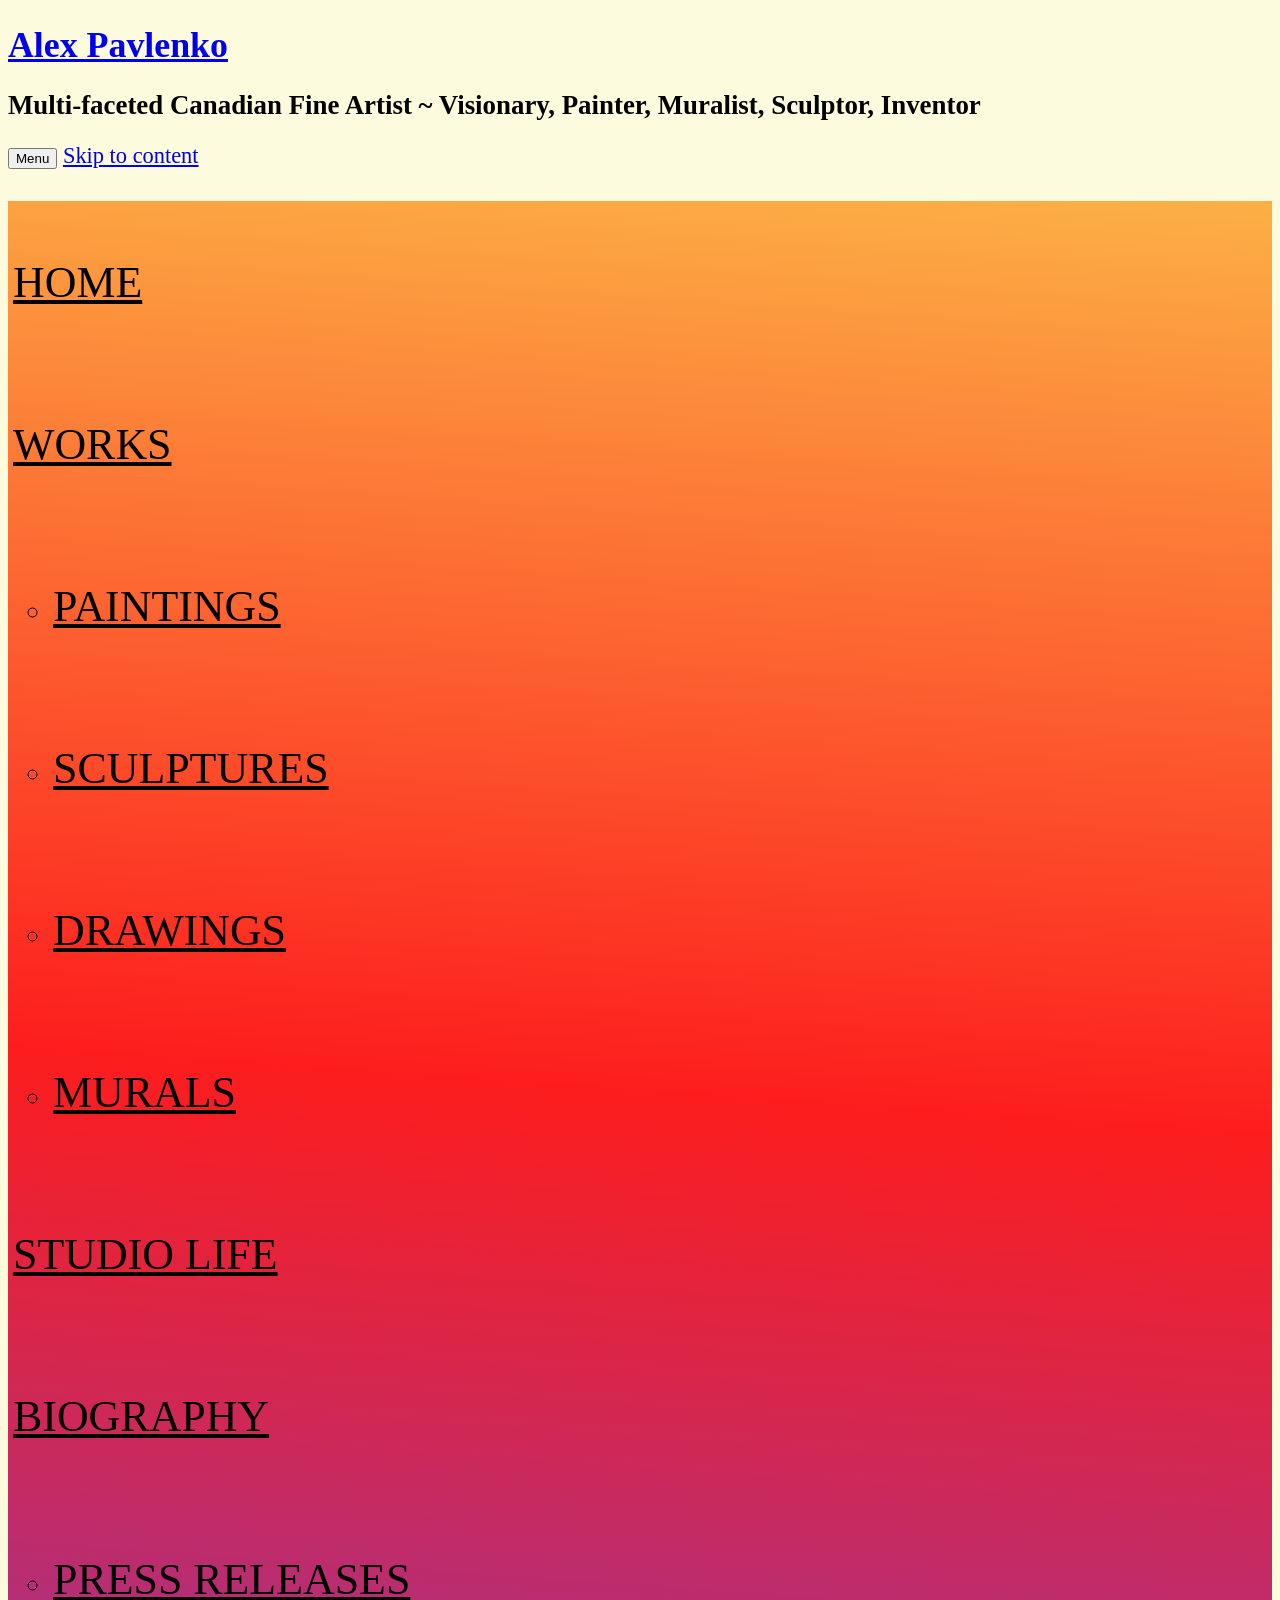
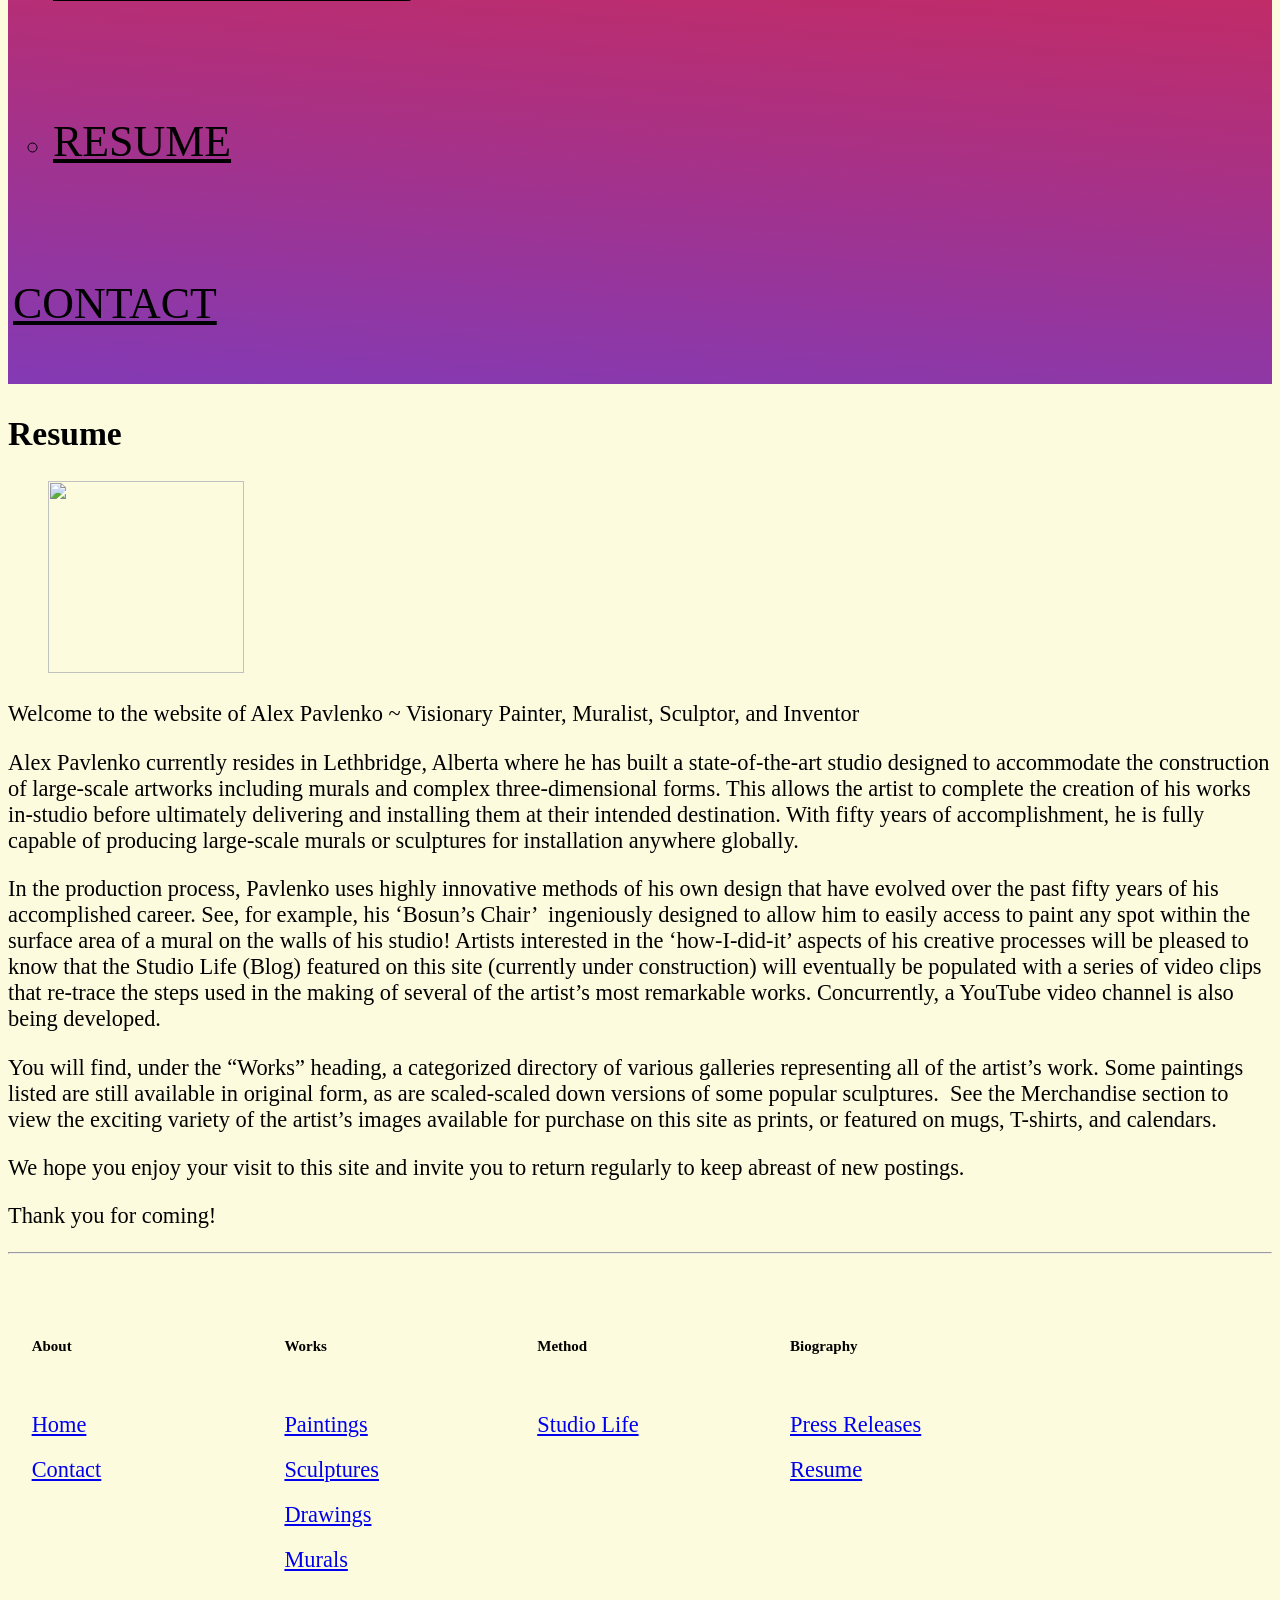
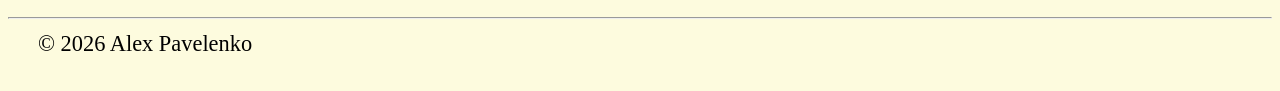
==== index.html @ 9c8abc08 "Initial Commit (No Photos)" ====
<!DOCTYPE html>
<!--[if IE 7]>
<html class="ie ie7" lang="en">
<![endif]--><!--[if IE 8]>
<html class="ie ie8" lang="en">
<![endif]--><!--[if !(IE 7) & !(IE 8)]><!--><html lang="en">
<!--<![endif]-->
<head>
<meta charset="UTF-8">
<meta name="viewport" content="width=device-width">
<title>Home - Alex Pavlenko Visionary Painter, Muralist, Sculptor, and Inventor</title>

<!--[if lt IE 9]>
<script src="./wp-content/themes/twentytwelve/js/html5.js?ver=3.7.0" type="text/javascript"></script>
<![endif]-->
<meta name="robots" content="index, follow, max-image-preview:large, max-snippet:-1, max-video-preview:-1">

	<!-- This site is optimized with the Yoast SEO plugin v19.4 - https://yoast.com/wordpress/plugins/seo/ -->
	<meta name="description" content="Welcome to the website of Alex Pavlenko ~ Visionary Painter, Muralist, Sculptor, and Inventor">
	<link rel="canonical" href="./index.php">
	<meta property="og:locale" content="en_US">
	<meta property="og:type" content="website">
	<meta property="og:title" content="Home - Alex Pavlenko Visionary Painter, Muralist, Sculptor, and Inventor">
	<meta property="og:description" content="Welcome to the website of Alex Pavlenko ~ Visionary Painter, Muralist, Sculptor, and Inventor">
	<meta property="og:url" content="./">
	<meta property="og:site_name" content="Alex Pavlenko">
	<meta property="article:publisher" content="https://www.facebook.com/profile.php?id=100011441975254">
	<meta property="article:modified_time" content="2022-04-23T18:20:56+00:00">
	<meta property="og:image" content="./wp-content/uploads/2019/01/Home-Page-Gif.gif">
	<meta name="twitter:card" content="summary_large_image">
	<meta name="twitter:label1" content="Est. reading time">
	<meta name="twitter:data1" content="2 minutes">
	<script type="application/ld+json" class="yoast-schema-graph">{"@context":"https://schema.org","@graph":[{"@type":"Organization","@id":"./#organization","name":"Alex Pavlenko","url":"./","sameAs":["https://www.facebook.com/profile.php?id=100011441975254"],"logo":{"@type":"ImageObject","inLanguage":"en","@id":"./#/schema/logo/image/","url":"./wp-content/uploads/2019/01/AlexPavlenkoplusLogoTitle.png","contentUrl":"./wp-content/uploads/2019/01/AlexPavlenkoplusLogoTitle.png","width":66,"height":99,"caption":"Alex Pavlenko"},"image":{"@id":"./#/schema/logo/image/"}},{"@type":"WebSite","@id":"./#website","url":"./","name":"Alex Pavlenko","description":"Multi-faceted Canadian Fine Artist ~ Visionary, Painter, Muralist, Sculptor, Inventor","publisher":{"@id":"./#organization"},"potentialAction":[{"@type":"SearchAction","target":{"@type":"EntryPoint","urlTemplate":"./?s={search_term_string}"},"query-input":"required name=search_term_string"}],"inLanguage":"en"},{"@type":"ImageObject","inLanguage":"en","@id":"./#primaryimage","url":"./wp-content/uploads/2019/01/Home-Page-Gif.gif","contentUrl":"./wp-content/uploads/2019/01/Home-Page-Gif.gif","width":534,"height":523},{"@type":"WebPage","@id":"./","url":"./","name":"Home - Alex Pavlenko Visionary Painter, Muralist, Sculptor, and Inventor","isPartOf":{"@id":"./#website"},"about":{"@id":"./#organization"},"primaryImageOfPage":{"@id":"./#primaryimage"},"image":{"@id":"./#primaryimage"},"thumbnailUrl":"./wp-content/uploads/2019/01/Home-Page-Gif.gif","datePublished":"2019-01-09T18:28:20+00:00","dateModified":"2022-04-23T18:20:56+00:00","description":"Welcome to the website of Alex Pavlenko ~ Visionary Painter, Muralist, Sculptor, and Inventor","breadcrumb":{"@id":"./#breadcrumb"},"inLanguage":"en","potentialAction":[{"@type":"ReadAction","target":["./"]}]},{"@type":"BreadcrumbList","@id":"./#breadcrumb","itemListElement":[{"@type":"ListItem","position":1,"name":"Home"}]}]}</script>
	<!-- / Yoast SEO plugin. -->


<link rel="dns-prefetch" href="//www.google.com">
<link rel="dns-prefetch" href="//fonts.googleapis.com">
<link rel="dns-prefetch" href="//s.w.org">
<link href="https://fonts.gstatic.com/" crossorigin rel="preconnect">
<link rel="alternate" type="application/rss+xml" title="Alex Pavlenko &raquo; Feed" href="./feed/index.html">
<link rel="alternate" type="application/rss+xml" title="Alex Pavlenko &raquo; Comments Feed" href="./comments/feed/index.html">
<style type="text/css">img.wp-smiley,
img.emoji {
	display: inline !important;
	border: none !important;
	box-shadow: none !important;
	height: 1em !important;
	width: 1em !important;
	margin: 0 0.07em !important;
	vertical-align: -0.1em !important;
	background: none !important;
	padding: 0 !important;
}</style>
	<link rel="stylesheet" id="wp-block-library-css" href="./wp-includes/css/dist/block-library/style.min.css?ver=6.0.1" type="text/css" media="all">
<style id="wp-block-library-theme-inline-css" type="text/css">.wp-block-audio figcaption{color:#555;font-size:13px;text-align:center}.is-dark-theme .wp-block-audio figcaption{color:hsla(0,0%,100%,.65)}.wp-block-code{border:1px solid #ccc;border-radius:4px;font-family:Menlo,Consolas,monaco,monospace;padding:.8em 1em}.wp-block-embed figcaption{color:#555;font-size:13px;text-align:center}.is-dark-theme .wp-block-embed figcaption{color:hsla(0,0%,100%,.65)}.blocks-gallery-caption{color:#555;font-size:13px;text-align:center}.is-dark-theme .blocks-gallery-caption{color:hsla(0,0%,100%,.65)}.wp-block-image figcaption{color:#555;font-size:13px;text-align:center}.is-dark-theme .wp-block-image figcaption{color:hsla(0,0%,100%,.65)}.wp-block-pullquote{border-top:4px solid;border-bottom:4px solid;margin-bottom:1.75em;color:currentColor}.wp-block-pullquote__citation,.wp-block-pullquote cite,.wp-block-pullquote footer{color:currentColor;text-transform:uppercase;font-size:.8125em;font-style:normal}.wp-block-quote{border-left:.25em solid;margin:0 0 1.75em;padding-left:1em}.wp-block-quote cite,.wp-block-quote footer{color:currentColor;font-size:.8125em;position:relative;font-style:normal}.wp-block-quote.has-text-align-right{border-left:none;border-right:.25em solid;padding-left:0;padding-right:1em}.wp-block-quote.has-text-align-center{border:none;padding-left:0}.wp-block-quote.is-large,.wp-block-quote.is-style-large,.wp-block-quote.is-style-plain{border:none}.wp-block-search .wp-block-search__label{font-weight:700}:where(.wp-block-group.has-background){padding:1.25em 2.375em}.wp-block-separator.has-css-opacity{opacity:.4}.wp-block-separator{border:none;border-bottom:2px solid;margin-left:auto;margin-right:auto}.wp-block-separator.has-alpha-channel-opacity{opacity:1}.wp-block-separator:not(.is-style-wide):not(.is-style-dots){width:100px}.wp-block-separator.has-background:not(.is-style-dots){border-bottom:none;height:1px}.wp-block-separator.has-background:not(.is-style-wide):not(.is-style-dots){height:2px}.wp-block-table thead{border-bottom:3px solid}.wp-block-table tfoot{border-top:3px solid}.wp-block-table td,.wp-block-table th{padding:.5em;border:1px solid;word-break:normal}.wp-block-table figcaption{color:#555;font-size:13px;text-align:center}.is-dark-theme .wp-block-table figcaption{color:hsla(0,0%,100%,.65)}.wp-block-video figcaption{color:#555;font-size:13px;text-align:center}.is-dark-theme .wp-block-video figcaption{color:hsla(0,0%,100%,.65)}.wp-block-template-part.has-background{padding:1.25em 2.375em;margin-top:0;margin-bottom:0}</style>
<link rel="stylesheet" id="font-awesome-css" href="./wp-content/plugins/contact-widgets/assets/css/font-awesome.min.css?ver=4.7.0" type="text/css" media="all">
<style id="global-styles-inline-css" type="text/css">body{--wp--preset--color--black: #000000;--wp--preset--color--cyan-bluish-gray: #abb8c3;--wp--preset--color--white: #fff;--wp--preset--color--pale-pink: #f78da7;--wp--preset--color--vivid-red: #cf2e2e;--wp--preset--color--luminous-vivid-orange: #ff6900;--wp--preset--color--luminous-vivid-amber: #fcb900;--wp--preset--color--light-green-cyan: #7bdcb5;--wp--preset--color--vivid-green-cyan: #00d084;--wp--preset--color--pale-cyan-blue: #8ed1fc;--wp--preset--color--vivid-cyan-blue: #0693e3;--wp--preset--color--vivid-purple: #9b51e0;--wp--preset--color--blue: #21759b;--wp--preset--color--dark-gray: #444;--wp--preset--color--medium-gray: #9f9f9f;--wp--preset--color--light-gray: #e6e6e6;--wp--preset--gradient--vivid-cyan-blue-to-vivid-purple: linear-gradient(135deg,rgba(6,147,227,1) 0%,rgb(155,81,224) 100%);--wp--preset--gradient--light-green-cyan-to-vivid-green-cyan: linear-gradient(135deg,rgb(122,220,180) 0%,rgb(0,208,130) 100%);--wp--preset--gradient--luminous-vivid-amber-to-luminous-vivid-orange: linear-gradient(135deg,rgba(252,185,0,1) 0%,rgba(255,105,0,1) 100%);--wp--preset--gradient--luminous-vivid-orange-to-vivid-red: linear-gradient(135deg,rgba(255,105,0,1) 0%,rgb(207,46,46) 100%);--wp--preset--gradient--very-light-gray-to-cyan-bluish-gray: linear-gradient(135deg,rgb(238,238,238) 0%,rgb(169,184,195) 100%);--wp--preset--gradient--cool-to-warm-spectrum: linear-gradient(135deg,rgb(74,234,220) 0%,rgb(151,120,209) 20%,rgb(207,42,186) 40%,rgb(238,44,130) 60%,rgb(251,105,98) 80%,rgb(254,248,76) 100%);--wp--preset--gradient--blush-light-purple: linear-gradient(135deg,rgb(255,206,236) 0%,rgb(152,150,240) 100%);--wp--preset--gradient--blush-bordeaux: linear-gradient(135deg,rgb(254,205,165) 0%,rgb(254,45,45) 50%,rgb(107,0,62) 100%);--wp--preset--gradient--luminous-dusk: linear-gradient(135deg,rgb(255,203,112) 0%,rgb(199,81,192) 50%,rgb(65,88,208) 100%);--wp--preset--gradient--pale-ocean: linear-gradient(135deg,rgb(255,245,203) 0%,rgb(182,227,212) 50%,rgb(51,167,181) 100%);--wp--preset--gradient--electric-grass: linear-gradient(135deg,rgb(202,248,128) 0%,rgb(113,206,126) 100%);--wp--preset--gradient--midnight: linear-gradient(135deg,rgb(2,3,129) 0%,rgb(40,116,252) 100%);--wp--preset--duotone--dark-grayscale: url('#wp-duotone-dark-grayscale');--wp--preset--duotone--grayscale: url('#wp-duotone-grayscale');--wp--preset--duotone--purple-yellow: url('#wp-duotone-purple-yellow');--wp--preset--duotone--blue-red: url('#wp-duotone-blue-red');--wp--preset--duotone--midnight: url('#wp-duotone-midnight');--wp--preset--duotone--magenta-yellow: url('#wp-duotone-magenta-yellow');--wp--preset--duotone--purple-green: url('#wp-duotone-purple-green');--wp--preset--duotone--blue-orange: url('#wp-duotone-blue-orange');--wp--preset--font-size--small: 13px;--wp--preset--font-size--medium: 20px;--wp--preset--font-size--large: 36px;--wp--preset--font-size--x-large: 42px;}.has-black-color{color: var(--wp--preset--color--black) !important;}.has-cyan-bluish-gray-color{color: var(--wp--preset--color--cyan-bluish-gray) !important;}.has-white-color{color: var(--wp--preset--color--white) !important;}.has-pale-pink-color{color: var(--wp--preset--color--pale-pink) !important;}.has-vivid-red-color{color: var(--wp--preset--color--vivid-red) !important;}.has-luminous-vivid-orange-color{color: var(--wp--preset--color--luminous-vivid-orange) !important;}.has-luminous-vivid-amber-color{color: var(--wp--preset--color--luminous-vivid-amber) !important;}.has-light-green-cyan-color{color: var(--wp--preset--color--light-green-cyan) !important;}.has-vivid-green-cyan-color{color: var(--wp--preset--color--vivid-green-cyan) !important;}.has-pale-cyan-blue-color{color: var(--wp--preset--color--pale-cyan-blue) !important;}.has-vivid-cyan-blue-color{color: var(--wp--preset--color--vivid-cyan-blue) !important;}.has-vivid-purple-color{color: var(--wp--preset--color--vivid-purple) !important;}.has-black-background-color{background-color: var(--wp--preset--color--black) !important;}.has-cyan-bluish-gray-background-color{background-color: var(--wp--preset--color--cyan-bluish-gray) !important;}.has-white-background-color{background-color: var(--wp--preset--color--white) !important;}.has-pale-pink-background-color{background-color: var(--wp--preset--color--pale-pink) !important;}.has-vivid-red-background-color{background-color: var(--wp--preset--color--vivid-red) !important;}.has-luminous-vivid-orange-background-color{background-color: var(--wp--preset--color--luminous-vivid-orange) !important;}.has-luminous-vivid-amber-background-color{background-color: var(--wp--preset--color--luminous-vivid-amber) !important;}.has-light-green-cyan-background-color{background-color: var(--wp--preset--color--light-green-cyan) !important;}.has-vivid-green-cyan-background-color{background-color: var(--wp--preset--color--vivid-green-cyan) !important;}.has-pale-cyan-blue-background-color{background-color: var(--wp--preset--color--pale-cyan-blue) !important;}.has-vivid-cyan-blue-background-color{background-color: var(--wp--preset--color--vivid-cyan-blue) !important;}.has-vivid-purple-background-color{background-color: var(--wp--preset--color--vivid-purple) !important;}.has-black-border-color{border-color: var(--wp--preset--color--black) !important;}.has-cyan-bluish-gray-border-color{border-color: var(--wp--preset--color--cyan-bluish-gray) !important;}.has-white-border-color{border-color: var(--wp--preset--color--white) !important;}.has-pale-pink-border-color{border-color: var(--wp--preset--color--pale-pink) !important;}.has-vivid-red-border-color{border-color: var(--wp--preset--color--vivid-red) !important;}.has-luminous-vivid-orange-border-color{border-color: var(--wp--preset--color--luminous-vivid-orange) !important;}.has-luminous-vivid-amber-border-color{border-color: var(--wp--preset--color--luminous-vivid-amber) !important;}.has-light-green-cyan-border-color{border-color: var(--wp--preset--color--light-green-cyan) !important;}.has-vivid-green-cyan-border-color{border-color: var(--wp--preset--color--vivid-green-cyan) !important;}.has-pale-cyan-blue-border-color{border-color: var(--wp--preset--color--pale-cyan-blue) !important;}.has-vivid-cyan-blue-border-color{border-color: var(--wp--preset--color--vivid-cyan-blue) !important;}.has-vivid-purple-border-color{border-color: var(--wp--preset--color--vivid-purple) !important;}.has-vivid-cyan-blue-to-vivid-purple-gradient-background{background: var(--wp--preset--gradient--vivid-cyan-blue-to-vivid-purple) !important;}.has-light-green-cyan-to-vivid-green-cyan-gradient-background{background: var(--wp--preset--gradient--light-green-cyan-to-vivid-green-cyan) !important;}.has-luminous-vivid-amber-to-luminous-vivid-orange-gradient-background{background: var(--wp--preset--gradient--luminous-vivid-amber-to-luminous-vivid-orange) !important;}.has-luminous-vivid-orange-to-vivid-red-gradient-background{background: var(--wp--preset--gradient--luminous-vivid-orange-to-vivid-red) !important;}.has-very-light-gray-to-cyan-bluish-gray-gradient-background{background: var(--wp--preset--gradient--very-light-gray-to-cyan-bluish-gray) !important;}.has-cool-to-warm-spectrum-gradient-background{background: var(--wp--preset--gradient--cool-to-warm-spectrum) !important;}.has-blush-light-purple-gradient-background{background: var(--wp--preset--gradient--blush-light-purple) !important;}.has-blush-bordeaux-gradient-background{background: var(--wp--preset--gradient--blush-bordeaux) !important;}.has-luminous-dusk-gradient-background{background: var(--wp--preset--gradient--luminous-dusk) !important;}.has-pale-ocean-gradient-background{background: var(--wp--preset--gradient--pale-ocean) !important;}.has-electric-grass-gradient-background{background: var(--wp--preset--gradient--electric-grass) !important;}.has-midnight-gradient-background{background: var(--wp--preset--gradient--midnight) !important;}.has-small-font-size{font-size: var(--wp--preset--font-size--small) !important;}.has-medium-font-size{font-size: var(--wp--preset--font-size--medium) !important;}.has-large-font-size{font-size: var(--wp--preset--font-size--large) !important;}.has-x-large-font-size{font-size: var(--wp--preset--font-size--x-large) !important;}</style>
<link rel="stylesheet" id="contact-form-7-css" href="./wp-content/plugins/contact-form-7/includes/css/styles.css?ver=5.6.1" type="text/css" media="all">
<link rel="stylesheet" id="twentytwelve-fonts-css" href="https://fonts.googleapis.com/css?family=Open+Sans%3A400italic%2C700italic%2C400%2C700&#038;subset=latin%2Clatin-ext&#038;display=fallback" type="text/css" media="all">
<link rel="stylesheet" id="twentytwelve-style-css" href="./wp-content/themes/twentytwelve/style.css?ver=20190507" type="text/css" media="all">
<link rel="stylesheet" id="twentytwelve-block-style-css" href="./wp-content/themes/twentytwelve/css/blocks.css?ver=20190406" type="text/css" media="all">
<link rel="stylesheet" id="twentytwelve-style-css" href="./r-c-min.css" type="text/css" media="all">
<!--[if lt IE 9]>
<link rel='stylesheet' id='twentytwelve-ie-css'  href='./wp-content/themes/twentytwelve/css/ie.css?ver=20150214' type='text/css' media='all' />
<![endif]-->
<script type="text/javascript" src="./wp-includes/js/jquery/jquery.min.js?ver=3.6.0" id="jquery-core-js"></script>
<script type="text/javascript" src="./wp-includes/js/jquery/jquery-migrate.min.js?ver=3.3.2" id="jquery-migrate-js"></script>
<link rel="https://api.w.org/" href="./wp-json/index.html">
<link rel="alternate" type="application/json" href="./wp-json/wp/v2/pages/291/index.html">
<link rel="EditURI" type="application/rsd+xml" title="RSD" href="./xmlrpc.php?rsd">
<link rel="wlwmanifest" type="application/wlwmanifest+xml" href="./wp-includes/wlwmanifest.xml"> 
<meta name="generator" content="WordPress 6.0.1">
<link rel="shortlink" href="./index.php">

		<!-- GA Google Analytics @ https://m0n.co/ga -->
		<script async src="https://www.googletagmanager.com/gtag/js?id=G-2GQEB04QFN"></script>
		<script>
			window.dataLayer = window.dataLayer || [];
			function gtag(){dataLayer.push(arguments);}
			gtag('js', new Date());
			gtag('config', 'G-2GQEB04QFN');
		</script>
<link rel="apple-touch-icon" sizes="180x180" href="/apple-touch-icon.png">
<link rel="icon" type="image/png" sizes="32x32" href="/favicon-32x32.png">
<link rel="icon" type="image/png" sizes="16x16" href="/favicon-16x16.png">
<link rel="manifest" href="/site.webmanifest">
<link rel="mask-icon" href="/safari-pinned-tab.svg" color="#5bbad5">
<meta name="msapplication-TileColor" content="#da532c">
<meta name="theme-color" content="#ffffff">


<style type="text/css" id="custom-background-css">
body.custom-background { background-color: #fdfbde; }
body {

    font-size: 1.4em;

}
h1.site-title {
    font-size: 1.6em;
}
h2.site-description {
    font-size: 1.2em;
}
.form-group{
    margin-bottom:10px;
}
#SubButton{
    color:#000;
    font-size:1.2em;
}
</style>
<style type="text/css" id="wp-custom-css">
.main-navigation li a {
    border-bottom: 0;
    color: #000;
    line-height: 3.692307692;
    text-transform: uppercase;
    white-space: nowrap;
    font-size: 1.4em;

  

}
.main-navigation li a:hover {
    border-bottom: 0;
    color: #000;

    line-height: 3.692307692;
    text-transform: uppercase;
    white-space: nowrap;
    font-size: 1.4em;
    background: rgb(131,58,180);
    background: linear-gradient(4deg, rgba(131,58,180,1) 0%, rgba(255,253,253,1) 50%, rgba(252,176,69,1) 100%);
}
.main-navigation li a:visited {
    border-bottom: 0;
    color: #000;
    line-height: 3.692307692;
    text-transform: uppercase;
    white-space: nowrap;
    font-size: 1.4em;
}
.main-navigation ul.nav-menu, .main-navigation div.nav-menu > ul {
	background: rgb(131,58,180);
	background: linear-gradient(4deg, rgba(131,58,180,1) 0%, rgba(253,29,29,1) 50%, rgba(252,176,69,1) 100%);
	color:#000;
    padding-left: 5px;
    font-size: 1.4em;
    text-shadow: none;

}

.f1, .f2, .f3, .f4{
	
	line-height: 200%;
}
</style>
<script>
    var wpcf7; 
</script>
<script>
    var dateNow = new Date();
    var intYear = dateNow.getFullYear();
    function fnc_SubCatNav(strDelimitedUrl)
    {
        var URLArray = strDelimitedUrl.split("#");
        var UrlToNavigateTo = URLArray.slice(0, 1);
        location.href = UrlToNavigateTo;
    }
</script>

<script src='https://www.google.com/recaptcha/api.js'></script>
<!-- Global site tag (gtag.js) - Google Analytics -->
<script async src="https://www.googletagmanager.com/gtag/js?id=G-Z0GX0SG0C1"></script>
<script>
  window.dataLayer = window.dataLayer || [];
  function gtag(){dataLayer.push(arguments);}
  gtag('js', new Date());

  gtag('config', 'G-Z0GX0SG0C1');
</script>
</head>
<body class="page-template page-template-page-templates page-template-full-width page-template-page-templatesfull-width-php page page-id-774 page-child parent-pageid-443 custom-background wp-embed-responsive full-width custom-font-enabled single-author">
<svg xmlns="http://www.w3.org/2000/svg" viewbox="0 0 0 0" width="0" height="0" focusable="false" role="none" style="visibility: hidden; position: absolute; left: -9999px; overflow: hidden;"><defs><filter id="wp-duotone-dark-grayscale"><fecolormatrix color-interpolation-filters="sRGB" type="matrix" values=" .299 .587 .114 0 0 .299 .587 .114 0 0 .299 .587 .114 0 0 .299 .587 .114 0 0 "></fecolormatrix><fecomponenttransfer color-interpolation-filters="sRGB"><fefuncr type="table" tablevalues="0 0.49803921568627"></fefuncr><fefuncg type="table" tablevalues="0 0.49803921568627"></fefuncg><fefuncb type="table" tablevalues="0 0.49803921568627"></fefuncb><fefunca type="table" tablevalues="1 1"></fefunca></fecomponenttransfer><fecomposite in2="SourceGraphic" operator="in"></fecomposite></filter></defs></svg><svg xmlns="http://www.w3.org/2000/svg" viewbox="0 0 0 0" width="0" height="0" focusable="false" role="none" style="visibility: hidden; position: absolute; left: -9999px; overflow: hidden;"><defs><filter id="wp-duotone-grayscale"><fecolormatrix color-interpolation-filters="sRGB" type="matrix" values=" .299 .587 .114 0 0 .299 .587 .114 0 0 .299 .587 .114 0 0 .299 .587 .114 0 0 "></fecolormatrix><fecomponenttransfer color-interpolation-filters="sRGB"><fefuncr type="table" tablevalues="0 1"></fefuncr><fefuncg type="table" tablevalues="0 1"></fefuncg><fefuncb type="table" tablevalues="0 1"></fefuncb><fefunca type="table" tablevalues="1 1"></fefunca></fecomponenttransfer><fecomposite in2="SourceGraphic" operator="in"></fecomposite></filter></defs></svg><svg xmlns="http://www.w3.org/2000/svg" viewbox="0 0 0 0" width="0" height="0" focusable="false" role="none" style="visibility: hidden; position: absolute; left: -9999px; overflow: hidden;"><defs><filter id="wp-duotone-purple-yellow"><fecolormatrix color-interpolation-filters="sRGB" type="matrix" values=" .299 .587 .114 0 0 .299 .587 .114 0 0 .299 .587 .114 0 0 .299 .587 .114 0 0 "></fecolormatrix><fecomponenttransfer color-interpolation-filters="sRGB"><fefuncr type="table" tablevalues="0.54901960784314 0.98823529411765"></fefuncr><fefuncg type="table" tablevalues="0 1"></fefuncg><fefuncb type="table" tablevalues="0.71764705882353 0.25490196078431"></fefuncb><fefunca type="table" tablevalues="1 1"></fefunca></fecomponenttransfer><fecomposite in2="SourceGraphic" operator="in"></fecomposite></filter></defs></svg><svg xmlns="http://www.w3.org/2000/svg" viewbox="0 0 0 0" width="0" height="0" focusable="false" role="none" style="visibility: hidden; position: absolute; left: -9999px; overflow: hidden;"><defs><filter id="wp-duotone-blue-red"><fecolormatrix color-interpolation-filters="sRGB" type="matrix" values=" .299 .587 .114 0 0 .299 .587 .114 0 0 .299 .587 .114 0 0 .299 .587 .114 0 0 "></fecolormatrix><fecomponenttransfer color-interpolation-filters="sRGB"><fefuncr type="table" tablevalues="0 1"></fefuncr><fefuncg type="table" tablevalues="0 0.27843137254902"></fefuncg><fefuncb type="table" tablevalues="0.5921568627451 0.27843137254902"></fefuncb><fefunca type="table" tablevalues="1 1"></fefunca></fecomponenttransfer><fecomposite in2="SourceGraphic" operator="in"></fecomposite></filter></defs></svg><svg xmlns="http://www.w3.org/2000/svg" viewbox="0 0 0 0" width="0" height="0" focusable="false" role="none" style="visibility: hidden; position: absolute; left: -9999px; overflow: hidden;"><defs><filter id="wp-duotone-midnight"><fecolormatrix color-interpolation-filters="sRGB" type="matrix" values=" .299 .587 .114 0 0 .299 .587 .114 0 0 .299 .587 .114 0 0 .299 .587 .114 0 0 "></fecolormatrix><fecomponenttransfer color-interpolation-filters="sRGB"><fefuncr type="table" tablevalues="0 0"></fefuncr><fefuncg type="table" tablevalues="0 0.64705882352941"></fefuncg><fefuncb type="table" tablevalues="0 1"></fefuncb><fefunca type="table" tablevalues="1 1"></fefunca></fecomponenttransfer><fecomposite in2="SourceGraphic" operator="in"></fecomposite></filter></defs></svg><svg xmlns="http://www.w3.org/2000/svg" viewbox="0 0 0 0" width="0" height="0" focusable="false" role="none" style="visibility: hidden; position: absolute; left: -9999px; overflow: hidden;"><defs><filter id="wp-duotone-magenta-yellow"><fecolormatrix color-interpolation-filters="sRGB" type="matrix" values=" .299 .587 .114 0 0 .299 .587 .114 0 0 .299 .587 .114 0 0 .299 .587 .114 0 0 "></fecolormatrix><fecomponenttransfer color-interpolation-filters="sRGB"><fefuncr type="table" tablevalues="0.78039215686275 1"></fefuncr><fefuncg type="table" tablevalues="0 0.94901960784314"></fefuncg><fefuncb type="table" tablevalues="0.35294117647059 0.47058823529412"></fefuncb><fefunca type="table" tablevalues="1 1"></fefunca></fecomponenttransfer><fecomposite in2="SourceGraphic" operator="in"></fecomposite></filter></defs></svg><svg xmlns="http://www.w3.org/2000/svg" viewbox="0 0 0 0" width="0" height="0" focusable="false" role="none" style="visibility: hidden; position: absolute; left: -9999px; overflow: hidden;"><defs><filter id="wp-duotone-purple-green"><fecolormatrix color-interpolation-filters="sRGB" type="matrix" values=" .299 .587 .114 0 0 .299 .587 .114 0 0 .299 .587 .114 0 0 .299 .587 .114 0 0 "></fecolormatrix><fecomponenttransfer color-interpolation-filters="sRGB"><fefuncr type="table" tablevalues="0.65098039215686 0.40392156862745"></fefuncr><fefuncg type="table" tablevalues="0 1"></fefuncg><fefuncb type="table" tablevalues="0.44705882352941 0.4"></fefuncb><fefunca type="table" tablevalues="1 1"></fefunca></fecomponenttransfer><fecomposite in2="SourceGraphic" operator="in"></fecomposite></filter></defs></svg><svg xmlns="http://www.w3.org/2000/svg" viewbox="0 0 0 0" width="0" height="0" focusable="false" role="none" style="visibility: hidden; position: absolute; left: -9999px; overflow: hidden;"><defs><filter id="wp-duotone-blue-orange"><fecolormatrix color-interpolation-filters="sRGB" type="matrix" values=" .299 .587 .114 0 0 .299 .587 .114 0 0 .299 .587 .114 0 0 .299 .587 .114 0 0 "></fecolormatrix><fecomponenttransfer color-interpolation-filters="sRGB"><fefuncr type="table" tablevalues="0.098039215686275 1"></fefuncr><fefuncg type="table" tablevalues="0 0.66274509803922"></fefuncg><fefuncb type="table" tablevalues="0.84705882352941 0.41960784313725"></fefuncb><fefunca type="table" tablevalues="1 1"></fefunca></fecomponenttransfer><fecomposite in2="SourceGraphic" operator="in"></fecomposite></filter></defs></svg><div id="page" class="hfeed site">
	<header id="masthead" class="site-header">
		<hgroup>
			<h1 class="site-title"><a href="http://alex.pavlenko.ca/" title="Alex Pavlenko" rel="home">Alex Pavlenko</a></h1>
			<h2 class="site-description">Multi-faceted Canadian Fine Artist ~ Visionary, Painter, Muralist, Sculptor, Inventor</h2>
		</hgroup>

		<nav id="site-navigation" class="main-navigation">

			<button class="menu-toggle">Menu</button>
			<a class="assistive-text" href="#content" title="Skip to content">Skip to content</a>
			<div class="menu-primary-menu-container"><ul id="menu-primary-menu" class="nav-menu">
			<li id="menu-item-267" class="menu-item menu-item-type-post_type menu-item-object-page menu-item-267"><a href="http://alex.pavlenko.ca/" aria-current="page">Home</a></li>
			<li id="menu-item-117" class="menu-item menu-item-type-post_type menu-item-object-page menu-item-has-children menu-item-117">
			<a href="http://alex.pavlenko.ca/works/index.php">Works</a>
			<ul class="sub-menu">
			<li id="menu-item-276" class="menu-item menu-item-type-post_type menu-item-object-page menu-item-276"><a href="http://alex.pavlenko.ca/works/paintings/">Paintings</a></li>
			<li id="menu-item-285" class="menu-item menu-item-type-post_type menu-item-object-page menu-item-285"><a href="http://alex.pavlenko.ca/works/sculptures/">Sculptures</a></li>
			<li id="menu-item-284" class="menu-item menu-item-type-post_type menu-item-object-page menu-item-284"><a href="http://alex.pavlenko.ca/works/drawings/">Drawings</a></li>
			<li id="menu-item-283" class="menu-item menu-item-type-post_type menu-item-object-page menu-item-283"><a href="http://alex.pavlenko.ca/works/murals/">Murals</a></li>
			</ul>
			</li>
			<li id="menu-item-288" class="menu-item menu-item-type-post_type menu-item-object-post menu-item-288"><a href="http://alex.pavlenko.ca/studio-life-blog/">Studio Life</a></li>
			<li id="menu-item-445" class="menu-item menu-item-type-post_type menu-item-object-page menu-item-has-children menu-item-445">
			<a href="http://alex.pavlenko.ca/biography/index.php">Biography</a>
			<ul class="sub-menu">
			<li id="menu-item-777" class="menu-item menu-item-type-post_type menu-item-object-page menu-item-777"><a href="http://alex.pavlenko.ca/biography/press-releases/">Press Releases</a></li>
			<li id="menu-item-776" class="menu-item menu-item-type-post_type menu-item-object-page menu-item-776"><a href="http://alex.pavlenko.ca/biography/resume/">Resume</a></li>
			</ul>
			</li>
			<li id="menu-item-113" class="menu-item menu-item-type-post_type menu-item-object-page menu-item-113"><a href="http://alex.pavlenko.ca/contact/">Contact</a></li>
			</ul></div>		

</nav><!-- #site-navigation -->

			</header><!-- #masthead -->
			<div id="main" class="wrapper">

<div id="primary" class="site-content">
	<div id="content" role="main">

						
<article id="post-774" class="post-774 page type-page status-publish hentry">
	<header class="entry-header">
												<h1 class="entry-title">Resume</h1>
	</header>

	<div class="entry-content">
			
<div class="wp-block-image"><figure class="alignright is-resized"><img src="./wp-content/uploads/2019/01/Home-Page-Gif.gif" alt="" class="wp-image-714" width="196" height="192"></figure></div>



<p>Welcome to 
the website of Alex Pavlenko ~ Visionary Painter, Muralist, Sculptor, and 
Inventor</p>



<p>Alex  Pavlenko currently resides in Lethbridge, Alberta where he has built a  state-of-the-art studio designed to accommodate the construction of large-scale artworks including murals and complex three-dimensional forms. This allows the artist to complete the creation of his works in-studio before ultimately delivering and installing them at their intended destination. With fifty years of accomplishment, he is fully capable of producing large-scale murals or sculptures for installation anywhere globally.</p>



<p>In the production process, Pavlenko uses highly innovative methods of his own design that have evolved over the past fifty years of his accomplished career. See, for example, his ‘Bosun’s Chair’  ingeniously designed to allow him to easily access to paint any spot within the surface area of a mural on the walls of his studio! Artists interested in the ‘how-I-did-it’ aspects of his creative processes will be pleased to know that the Studio Life (Blog) featured on this site (currently under construction) will eventually be populated with a series of video clips that re-trace the steps used in the making of several of the artist’s most remarkable works. Concurrently, a YouTube video channel is also being developed.</p>



<p>You will find, under the “Works” heading, a categorized directory of various galleries representing all of the artist’s work. Some paintings listed are still available in original form, as are scaled-scaled down versions of some popular sculptures.   See the Merchandise section to view the exciting variety of the artist’s images available for purchase on this site as prints, or featured on mugs, T-shirts, and calendars. </p>



<p>We hope you enjoy your visit to this site and invite you to return regularly to keep abreast of new postings.</p>



<p>Thank you for coming!</p>
					</div>
	</article><!-- #post -->

			
		</div>
<!-- #content -->
	</div>
<!-- #primary -->

		</div>
<!-- #main .wrapper -->

<footer style="min-width:100%;">
	<hr>
		<!--- Foooter --->
<r-c join sm1-2 md1-3 lg1-5>
    <c1-1 class="f1">
	<h6>About</h6>
	<a href="http://alex.pavlenko.ca/" aria-current="page">Home</a><br>
	<a href="http://alex.pavlenko.ca/contact/">Contact</a>
    </c1-1>
    <c1-1 class="f2">
	<h6>Works</h6>
	<a href="http://alex.pavlenko.ca/works/paintings/">Paintings</a><br>
	<a href="http://alex.pavlenko.ca/works/sculptures/">Sculptures</a><br>
	<a href="http://alex.pavlenko.ca/works/drawings/">Drawings</a><br>
	<a href="http://alex.pavlenko.ca/works/murals/">Murals</a><br>
    </c1-1>
    <c1-1 class="f3">
	<h6>Method</h6>
	<a href="http://alex.pavlenko.ca/studio-life-blog/">Studio Life</a>
    </c1-1>
    <c1-1 class="f4">
	<h6>Biography</h6>
		<a href="http://alex.pavlenko.ca/biography/press-releases/">Press&nbsp;Releases</a><br>
		<a href="http://alex.pavlenko.ca/biography/resume/">Resume</a>
    </c1-1>
    <!--<c1-1 class="f5">
	<h6></h6>
	
    </c1-1>
	-->
</r-c>

<div class="site-info">
	<hr>
		<span style="margin-left:30px;">&copy; <script>document.write(intYear);</script> Alex Pavelenko</span>
		<br><br>
		</div>
<!-- .site-info -->

		<!--- /Foooter --->

	</footer>

</div>
<!-- #page -->

<script type="text/javascript" src="./wp-includes/js/dist/vendor/regenerator-runtime.min.js?ver=0.13.9" id="regenerator-runtime-js"></script>
<script type="text/javascript" src="./wp-includes/js/dist/vendor/wp-polyfill.min.js?ver=3.15.0" id="wp-polyfill-js"></script>
<script type="text/javascript" src="./wp-content/themes/twentytwelve/js/navigation.js?ver=20141205" id="twentytwelve-navigation-js"></script>
</body>
</html>
---- r-c-min.css ----
r-c,[r-c],[data-r-c]{display:flex;flex-wrap:wrap}r-c,[data-r-c]{width:auto!important}r-c,[r-c],[data-r-c],r-c > *,[r-c] > *,[data-r-c] > *{box-sizing:border-box}r-c,[r-c],[data-r-c]{margin:calc(5.455px + 1.42041vw);gap:calc(5.455px + 1.42041vw)}[join],[data-join]{margin:0;gap:0}[join] > *,[data-join] > *{padding:calc(5.455px + 1.42041vw)}[r-c]{margin:0}[r-c][join]{padding:0}r-c[center],[r-c][center],[data-center]{justify-content:center}r-c[right],[r-c][right],[data-right]{justify-content:flex-end}r-c[space-between],[r-c][space-between],[data-space-between]{justify-content:space-between}r-c[space-evenly],[r-c][space-evenly],[data-space-evenly]{justify-content:space-evenly}r-c[top],[r-c][top],[data-top]{align-items:flex-start}r-c[middle],[r-c][middle],[data-middle]{align-items:center}r-c[bottom],[r-c][bottom],[data-bottom]{align-items:flex-end}r-c > *,[r-c] > *,[data-r-c] > *,c1-1:not([x]),[c1-1]:not(x),[data-c1-2]:not(x),r-c[c1-1]:not(x) > *,[data-r-c][data-c1-1] > *{width:100%}c1-2:not([x]),[c1-2]:not(x),[data-c1-2]:not(x),r-c[c1-2]:not(x) > *,[data-r-c][data-c1-2] > *{width:calc(50% - (5.455px + 1.42041vw)/2)}c1-3:not([x]),[c1-3]:not(x),[data-c1-3]:not(x),r-c[c1-3]:not(x) > *,[data-r-c][data-c1-3] > *{width:calc(100%/3 - (5.455px + 1.42041vw)/3*2)}c2-3:not([x]),[c2-3]:not(x),[data-c2-3]:not(x),r-c[c2-3]:not(x) > *,[data-r-c][data-c2-3] > *{width:calc(100%/3*2 - (5.455px + 1.42041vw)/3)}c1-4:not([x]),[c1-4]:not(x),[data-c1-4]:not(x),r-c[c1-4]:not(x) > *,[data-r-c][data-c1-4] > *{width:calc(25% - (5.455px + 1.42041vw)/4*3)}c2-4:not([x]),[c2-4]:not(x),[data-c2-4]:not(x),r-c[c2-4]:not(x) > *,[data-r-c][data-c2-4] > *{width:calc(50% - (5.455px + 1.42041vw)/2)}c3-4:not([x]),[c3-4]:not(x),[data-c3-4]:not(x),r-c[c3-4]:not(x) > *,[data-r-c][data-c3-4] > *{width:calc(25% - (5.455px + 1.42041vw)/4)}c1-5:not([x]),[c1-5]:not(x),[data-c1-5]:not(x),r-c[c1-5]:not(x) > *,[data-r-c][data-c1-5] > *{width:calc(100%/5 - (5.455px + 1.42041vw)/5*4)}c2-5:not([x]),[c2-5]:not(x),[data-c2-5]:not(x),r-c[c2-5]:not(x) > *,[data-r-c][data-c2-5] > *{width:calc(100%/5*2 - (5.455px + 1.42041vw)/5*3)}c3-5:not([x]),[c3-5]:not(x),[data-c3-5]:not(x),r-c[c3-5]:not(x) > *,[data-r-c][data-c3-5] > *{width:calc(100%/5*3 - (5.455px + 1.42041vw)/5*2)}c4-5:not([x]),[c4-5]:not(x),[data-c4-5]:not(x),r-c[c4-5]:not(x) > *,[data-r-c][data-c4-5] > *{width:calc(100%/5*4 - (5.455px + 1.42041vw)/5)}c1-6:not([x]),[c1-6]:not(x),[data-c1-6]:not(x),r-c[c1-6]:not(x) > *,[data-r-c][data-c1-6] > *{width:calc(100%/6 - (5.455px + 1.42041vw)/6*5)}c2-6:not([x]),[c2-6]:not(x),[data-c2-6]:not(x),r-c[c2-6]:not(x) > *,[data-r-c][data-c2-6] > *{width:calc(100%/6*2 - (5.455px + 1.42041vw)/6*4)}c3-6:not([x]),[c3-6]:not(x),[data-c3-6]:not(x),r-c[c3-6]:not(x) > *,[data-r-c][data-c3-6] > *{width:calc(50% - (5.455px + 1.42041vw)/2)}c4-6:not([x]),[c4-6]:not(x),[data-c4-6]:not(x),r-c[c4-6]:not(x) > *,[data-r-c][data-c4-6] > *{width:calc(100%/6*4 - (5.455px + 1.42041vw)/6*2)}c5-6:not([x]),[c5-6]:not(x),[data-c5-6]:not(x),r-c[c5-6]:not(x) > *,[data-r-c][data-c5-6] > *{width:calc(100%/6*5 - (5.455px + 1.42041vw)/6)}c1-7:not([x]),[c1-7]:not(x),[data-c1-7]:not(x),r-c[c1-7]:not(x) > *,[data-r-c][data-c1-7] > *{width:calc(100%/7 - (5.455px + 1.42041vw)/7*6)}c2-7:not([x]),[c2-7]:not(x),[data-c2-7]:not(x),r-c[c2-7]:not(x) > *,[data-r-c][data-c2-7] > *{width:calc(100%/7*2 - (5.455px + 1.42041vw)/7*5)}c3-7:not([x]),[c3-7]:not(x),[data-c3-7]:not(x),r-c[c3-7]:not(x) > *,[data-r-c][data-c3-7] > *{width:calc(100%/7*3 - (5.455px + 1.42041vw)/7*4)}c4-7:not([x]),[c4-7]:not(x),[data-c4-7]:not(x),r-c[c4-7]:not(x) > *,[data-r-c][data-c4-7] > *{width:calc(100%/7*4 - (5.455px + 1.42041vw)/7*3)}c5-7:not([x]),[c5-7]:not(x),[data-c5-7]:not(x),r-c[c5-7]:not(x) > *,[data-r-c][data-c5-7] > *{width:calc(100%/7*5 - (5.455px + 1.42041vw)/7*2)}c6-7:not([x]),[c6-7]:not(x),[data-c6-7]:not(x),r-c[c6-7]:not(x) > *,[data-r-c][data-c6-7] > *{width:calc(100%/7*6 - (5.455px + 1.42041vw)/7)}c1-8:not([x]),[c1-8]:not(x),[data-c1-8]:not(x),r-c[c1-8]:not(x) > *,[data-r-c][data-c1-8] > *{width:calc(100%/8 - (5.455px + 1.42041vw)/8*7)}c2-8:not([x]),[c2-8]:not(x),[data-c2-8]:not(x),r-c[c2-8]:not(x) > *,[data-r-c][data-c2-8] > *{width:calc(100%/8*2 - (5.455px + 1.42041vw)/8*6)}c3-8:not([x]),[c3-8]:not(x),[data-c3-8]:not(x),r-c[c3-8]:not(x) > *,[data-r-c][data-c3-8] > *{width:calc(100%/8*3 - (5.455px + 1.42041vw)/8*5)}c4-8:not([x]),[c4-8]:not(x),[data-c4-8]:not(x),r-c[c4-8]:not(x) > *,[data-r-c][data-c4-8] > *{width:calc(50% - (5.455px + 1.42041vw)/2)}c5-8:not([x]),[c5-8]:not(x),[data-c5-8]:not(x),r-c[c5-8]:not(x) > *,[data-r-c][data-c5-8] > *{width:calc(100%/8*5 - (5.455px + 1.42041vw)/8*3)}c6-8:not([x]),[c6-8]:not(x),[data-c6-8]:not(x),r-c[c6-8]:not(x) > *,[data-r-c][data-c6-8] > *{width:calc(100%/8*6 - (5.455px + 1.42041vw)/8*2)}c7-8:not([x]),[c7-8]:not(x),[data-c7-8]:not(x),r-c[c7-8]:not(x) > *,[data-r-c][data-c7-8] > *{width:calc(100%/8*7 - (5.455px + 1.42041vw)/8)}[join] > c1-1,[join] > [data-c1-1],[data-join] > c1-1,[data-join] > [data-c1-1],[join][c1-1]:not(x) > *,[data-join][data-c1-1]:not(x) > *{width:100%}[join] > c1-2,[join] > [data-c1-2],[data-join] > c1-2,[data-join] > [data-c1-2],[join][c1-2]:not(x) > *,[data-join][data-c1-2]:not(x) > *,[join] > c2-4,[join] > [data-c2-4],[data-join] > c2-4,[data-join] > [data-c2-4],[join][c2-4]:not(x) > *,[data-join][data-c2-4]:not(x) > *,[join] > c3-6,[join] > [data-c3-6],[data-join] > c3-6,[data-join] > [data-c3-6],[join][c3-6]:not(x) > *,[data-join][data-c3-6]:not(x) > *,[join] > c4-8,[join] > [data-c4-8],[data-join] > c4-8,[data-join] > [data-c4-8],[join][c4-8]:not(x) > *,[data-join][data-c4-8]:not(x) > *{width:50%}[join] > c1-3,[join] > [data-c1-3],[data-join] > c1-3,[data-join] > [data-c1-3],[join][c1-3]:not(x) > *,[data-join][data-c1-3]:not(x) > *,[join] > c2-6,[join] > [data-c2-6],[data-join] > c2-6,[data-join] > [data-c2-6],[join][c2-6]:not(x) > *,[data-join][data-c2-6]:not(x) > *{width:calc(100%/3)}[join] > c2-3,[join] > [data-c2-3],[data-join] > c2-3,[data-join] > [data-c2-3],[join][c2-3]:not(x) > *,[data-join][data-c2-3]:not(x) > *,[join] > c4-6,[join] > [data-c4-6],[data-join] > c4-6,[data-join] > [data-c4-6],[join][c4-6]:not(x) > *,[data-join][data-c4-6]:not(x) > *{width:calc(100%/3*2)}[join] > c1-4,[join] > [data-c1-4],[data-join] > c1-4,[data-join] > [data-c1-4],[join][c1-4]:not(x) > *,[data-join][data-c1-4]:not(x) > *,[join] > c2-8,[join] > [data-c2-8],[data-join] > c2-8,[data-join] > [data-c2-8],[join][c2-8]:not(x) > *,[data-join][data-c2-8]:not(x) > *{width:25%}[join] > c3-4,[join] > [data-c3-4],[data-join] > c3-4,[data-join] > [data-c3-4],[join][c3-4]:not(x) > *,[data-join][data-c3-4]:not(x) > *,[join] > c6-8,[join] > [data-c6-8],[data-join] > c6-8,[data-join] > [data-c6-8],[join][c6-8]:not(x) > *,[data-join][data-c6-8]:not(x) > *{width:75%}[join] > c1-5,[join] > [data-c1-5],[data-join] > c1-5,[data-join] > [data-c1-5],[join][c1-5]:not(x) > *,[data-join][data-c1-5]:not(x) > *{width:20%}[join] > c2-5,[join] > [data-c2-5],[data-join] > c2-5,[data-join] > [data-c2-5],[join][c2-5]:not(x) > *,[data-join][data-c2-5]:not(x) > *{width:40%}[join] > c3-5,[join] > [data-c3-5],[data-join] > c3-5,[data-join] > [data-c3-5],[join][c3-5]:not(x) > *,[data-join][data-c3-5]:not(x) > *{width:60%}[join] > c4-5,[join] > [data-c4-5],[data-join] > c4-5,[data-join] > [data-c4-5],[join][c4-5]:not(x) > *,[data-join][data-c4-5]:not(x) > *{width:80%}[join] > c1-6,[join] > [data-c1-6],[data-join] > c1-6,[data-join] > [data-c1-6],[join][c1-6]:not(x) > *,[data-join][data-c1-6]:not(x) > *{width:calc(100%/6)}[join] > c5-6,[join] > [data-c5-6],[data-join] > c5-6,[data-join] > [data-c5-6],[join][c5-6]:not(x) > *,[data-join][data-c5-6]:not(x) > *{width:calc(100%/6*5)}[join] > c1-7,[join] > [data-c1-7],[data-join] > c1-7,[data-join] > [data-c1-7],[join][c1-7]:not(x) > *,[data-join][data-c1-7]:not(x) > *{width:calc(100%/7)}[join] > c2-7,[join] > [data-c2-7],[data-join] > c2-7,[data-join] > [data-c2-7],[join][c2-7]:not(x) > *,[data-join][data-c2-7]:not(x) > *{width:calc(100%/7*2)}[join] > c3-7,[join] > [data-c3-7],[data-join] > c3-7,[data-join] > [data-c3-7],[join][c3-7]:not(x) > *,[data-join][data-c3-7]:not(x) > *{width:calc(100%/7*3)}[join] > c4-7,[join] > [data-c4-7],[data-join] > c4-7,[data-join] > [data-c4-7],[join][c4-7]:not(x) > *,[data-join][data-c4-7]:not(x) > *{width:calc(100%/7*4)}[join] > c5-7,[join] > [data-c5-7],[data-join] > c5-7,[data-join] > [data-c5-7],[join][c5-7]:not(x) > *,[data-join][data-c5-7]:not(x) > *{width:calc(100%/7*5)}[join] > c6-7,[join] > [data-c6-7],[data-join] > c6-7,[data-join] > [data-c6-7],[join][c6-7]:not(x) > *,[data-join][data-c6-7]:not(x) > *{width:calc(100%/7*6)}[join] > c1-8,[join] > [data-c1-8],[data-join] > c1-8,[data-join] > [data-c1-8],[join][c1-8]:not(x) > *,[data-join][data-c1-8]:not(x) > *{width:calc(100%/8)}[join] > c3-8,[join] > [data-c3-8],[data-join] > c3-8,[data-join] > [data-c3-8],[join][c3-8]:not(x) > *,[data-join][data-c3-8]:not(x) > *{width:calc(100%/8*3)}[join] > c5-8,[join] > [data-c5-8],[data-join] > c5-8,[data-join] > [data-c5-8],[join][c5-8]:not(x) > *,[data-join][data-c5-8]:not(x) > *{width:calc(100%/8*5)}[join] > c7-8,[join] > [data-c7-8],[data-join] > c7-8,[data-join] > [data-c7-8],[join][c7-8]:not(x) > *,[data-join][data-c7-8]:not(x) > *{width:calc(100%/8*7)}[xs1],[data-xs1]{order:-8}[xs2],[data-xs2]{order:-7}[xs3],[data-xs3]{order:-6}[xs4],[data-xs4]{order:-5}[xs5],[data-xs5]{order:-4}[xs6],[data-xs6]{order:-3}[xs7],[data-xs7]{order:-2}[xs8],[data-xs8]{order:-1}@media (min-width:600px){[sm1-1]:not(x),[data-sm1-1]:not(x),r-c[sm1-1]:not(x) > *,[data-r-c][data-sm1-1] > *{width:100%}[sm1-2]:not(x),[data-sm1-2]:not(x),r-c[sm1-2]:not(x) > *,[data-r-c][data-sm1-2] > *{width:calc(50% - (5.455px + 1.42041vw)/2)}[sm1-3]:not(x),[data-sm1-3]:not(x),r-c[sm1-3]:not(x) > *,[data-r-c][data-sm1-3] > *{width:calc(100%/3 - (5.455px + 1.42041vw)/3*2)}[sm2-3]:not(x),[data-sm2-3]:not(x),r-c[sm2-3]:not(x) > *,[data-r-c][data-sm2-3] > *{width:calc(100%/3*2 - (5.455px + 1.42041vw)/3)}[sm1-4]:not(x),[data-sm1-4]:not(x),r-c[sm1-4]:not(x) > *,[data-r-c][data-sm1-4] > *{width:calc(25% - (5.455px + 1.42041vw)/4*3)}[sm2-4]:not(x),[data-sm2-4]:not(x),r-c[sm2-4]:not(x) > *,[data-r-c][data-sm2-4] > *{width:calc(50% - (5.455px + 1.42041vw)/2)}[sm3-4]:not(x),[data-sm3-4]:not(x),r-c[sm3-4]:not(x) > *,[data-r-c][data-sm3-4] > *{width:calc(25% - (5.455px + 1.42041vw)/4)}[sm1-5]:not(x),[data-sm1-5]:not(x),r-c[sm1-5]:not(x) > *,[data-r-c][data-sm1-5] > *{width:calc(100%/5 - (5.455px + 1.42041vw)/5*4)}[sm2-5]:not(x),[data-sm2-5]:not(x),r-c[sm2-5]:not(x) > *,[data-r-c][data-sm2-5] > *{width:calc(100%/5*2 - (5.455px + 1.42041vw)/5*3)}[sm3-5]:not(x),[data-sm3-5]:not(x),r-c[sm3-5]:not(x) > *,[data-r-c][data-sm3-5] > *{width:calc(100%/5*3 - (5.455px + 1.42041vw)/5*2)}[sm4-5]:not(x),[data-sm4-5]:not(x),r-c[sm4-5]:not(x) > *,[data-r-c][data-sm4-5] > *{width:calc(100%/5*4 - (5.455px + 1.42041vw)/5)}[sm1-6]:not(x),[data-sm1-6]:not(x),r-c[sm1-6]:not(x) > *,[data-r-c][data-sm1-6] > *{width:calc(100%/6 - (5.455px + 1.42041vw)/6*5)}[sm2-6]:not(x),[data-sm2-6]:not(x),r-c[sm2-6]:not(x) > *,[data-r-c][data-sm2-6] > *{width:calc(100%/6*2 - (5.455px + 1.42041vw)/6*4)}[sm3-6]:not(x),[data-sm3-6]:not(x),r-c[sm3-6]:not(x) > *,[data-r-c][data-sm3-6] > *{width:calc(50% - (5.455px + 1.42041vw)/2)}[sm4-6]:not(x),[data-sm4-6]:not(x),r-c[sm4-6]:not(x) > *,[data-r-c][data-sm4-6] > *{width:calc(100%/6*4 - (5.455px + 1.42041vw)/6*2)}[sm5-6]:not(x),[data-sm5-6]:not(x),r-c[sm5-6]:not(x) > *,[data-r-c][data-sm5-6] > *{width:calc(100%/6*5 - (5.455px + 1.42041vw)/6)}[sm1-7]:not(x),[data-sm1-7]:not(x),r-c[sm1-7]:not(x) > *,[data-r-c][data-sm1-7] > *{width:calc(100%/7 - (5.455px + 1.42041vw)/7*6)}[sm2-7]:not(x),[data-sm2-7]:not(x),r-c[sm2-7]:not(x) > *,[data-r-c][data-sm2-7] > *{width:calc(100%/7*2 - (5.455px + 1.42041vw)/7*5)}[sm3-7]:not(x),[data-sm3-7]:not(x),r-c[sm3-7]:not(x) > *,[data-r-c][data-sm3-7] > *{width:calc(100%/7*3 - (5.455px + 1.42041vw)/7*4)}[sm4-7]:not(x),[data-sm4-7]:not(x),r-c[sm4-7]:not(x) > *,[data-r-c][data-sm4-7] > *{width:calc(100%/7*4 - (5.455px + 1.42041vw)/7*3)}[sm5-7]:not(x),[data-sm5-7]:not(x),r-c[sm5-7]:not(x) > *,[data-r-c][data-sm5-7] > *{width:calc(100%/7*5 - (5.455px + 1.42041vw)/7*2)}[sm6-7]:not(x),[data-sm6-7]:not(x),r-c[sm6-7]:not(x) > *,[data-r-c][data-sm6-7] > *{width:calc(100%/7*6 - (5.455px + 1.42041vw)/7)}[sm1-8]:not(x),[data-sm1-8]:not(x),r-c[sm1-8]:not(x) > *,[data-r-c][data-sm1-8] > *{width:calc(100%/8 - (5.455px + 1.42041vw)/8*7)}[sm2-8]:not(x),[data-sm2-8]:not(x),r-c[sm2-8]:not(x) > *,[data-r-c][data-sm2-8] > *{width:calc(100%/8*2 - (5.455px + 1.42041vw)/8*6)}[sm3-8]:not(x),[data-sm3-8]:not(x),r-c[sm3-8]:not(x) > *,[data-r-c][data-sm3-8] > *{width:calc(100%/8*3 - (5.455px + 1.42041vw)/8*5)}[sm4-8]:not(x),[data-sm4-8]:not(x),r-c[sm4-8]:not(x) > *,[data-r-c][data-sm4-8] > *{width:calc(50% - (5.455px + 1.42041vw)/2)}[sm5-8]:not(x),[data-sm5-8]:not(x),r-c[sm5-8]:not(x) > *,[data-r-c][data-sm5-8] > *{width:calc(100%/8*5 - (5.455px + 1.42041vw)/8*3)}[sm6-8]:not(x),[data-sm6-8]:not(x),r-c[sm6-8]:not(x) > *,[data-r-c][data-sm6-8] > *{width:calc(100%/8*6 - (5.455px + 1.42041vw)/8*2)}[sm7-8]:not(x),[data-sm7-8]:not(x),r-c[sm7-8]:not(x) > *,[data-r-c][data-sm7-8] > *{width:calc(100%/8*7 - (5.455px + 1.42041vw)/8)}[join] > [sm1-1],[join] > [data-sm1-1],[data-join] > [sm1-1],[data-join] > [data-sm1-1],[join][sm1-1]:not([r-c]) > *,[data-join][data-sm1-1]:not([x]) > *{width:100%}[join] > [sm1-2],[join] > [data-sm1-2],[data-join] > [sm1-2],[data-join] > [data-sm1-2],[join][sm1-2]:not([r-c]) > *,[data-join][data-sm1-2]:not([x]) > *,[join] > [sm2-4],[join] > [data-sm2-4],[data-join] > [sm2-4],[data-join] > [data-sm2-4],[join][sm2-4]:not([r-c]) > *,[data-join][data-sm2-4]:not([x]) > *,[join] > [sm3-6],[join] > [data-sm3-6],[data-join] > [sm3-6],[data-join] > [data-sm3-6],[join][sm3-6]:not([r-c]) > *,[data-join][data-sm3-6]:not([x]) > *,[join] > [sm4-8],[join] > [data-sm4-8],[data-join] > [sm4-8],[data-join] > [data-sm4-8],[join][sm4-8]:not([r-c]) > *,[data-join][data-sm4-8]:not([x]) > *{width:50%}[join] > [sm1-3],[join] > [data-sm1-3],[data-join] > [sm1-3],[data-join] > [data-sm1-3],[join][sm1-3]:not([r-c]) > *,[data-join][data-sm1-3]:not([x]) > *,[join] > [sm2-6],[join] > [data-sm2-6],[data-join] > [sm2-6],[data-join] > [data-sm2-6],[join][sm2-6]:not([r-c]) > *,[data-join][data-sm2-6]:not([x]) > *{width:calc(100%/3)}[join] > [sm2-3],[join] > [data-sm2-3],[data-join] > [sm2-3],[data-join] > [data-sm2-3],[join][sm2-3]:not([r-c]) > *,[data-join][data-sm2-3]:not([x]) > *,[join] > [sm4-6],[join] > [data-sm4-6],[data-join] > [sm4-6],[data-join] > [data-sm4-6],[join][sm4-6]:not([r-c]) > *,[data-join][data-sm4-6]:not([x]) > *{width:calc(100%/3*2)}[join] > [sm1-4],[join] > [data-sm1-4],[data-join] > [sm1-4],[data-join] > [data-sm1-4],[join][sm1-4]:not([r-c]) > *,[data-join][data-sm1-4]:not([x]) > *,[join] > [sm2-8],[join] > [data-sm2-8],[data-join] > [sm2-8],[data-join] > [data-sm2-8],[join][sm2-8]:not([r-c]) > *,[data-join][data-sm2-8]:not([x]) > *{width:25%}[join] > [sm3-4],[join] > [data-sm3-4],[data-join] > [sm3-4],[data-join] > [data-sm3-4],[join][sm3-4]:not([r-c]) > *,[data-join][data-sm3-4]:not([x]) > *,[join] > [sm6-8],[join] > [data-sm6-8],[data-join] > [sm6-8],[data-join] > [data-sm6-8],[join][sm6-8]:not([r-c]) > *,[data-join][data-sm6-8]:not([x]) > *{width:75%}[join] > [sm1-5],[join] > [data-sm1-5],[data-join] > [sm1-5],[data-join] > [data-sm1-5],[join][sm1-5]:not([r-c]) > *,[data-join][data-sm1-5]:not([x]) > *{width:20%}[join] > [sm2-5],[join] > [data-sm2-5],[data-join] > [sm2-5],[data-join] > [data-sm2-5],[join][sm2-5]:not([r-c]) > *,[data-join][data-sm2-5]:not([x]) > *{width:40%}[join] > [sm3-5],[join] > [data-sm3-5],[data-join] > [sm3-5],[data-join] > [data-sm3-5],[join][sm3-5]:not([r-c]) > *,[data-join][data-sm3-5]:not([x]) > *{width:60%}[join] > [sm4-5],[join] > [data-sm4-5],[data-join] > [sm4-5],[data-join] > [data-sm4-5],[join][sm4-5]:not([r-c]) > *,[data-join][data-sm4-5]:not([x]) > *{width:80%}[join] > [sm1-6],[join] > [data-sm1-6],[data-join] > [sm1-6],[data-join] > [data-sm1-6],[join][sm1-6]:not([r-c]) > *,[data-join][data-sm1-6]:not([x]) > *{width:calc(100%/6)}[join] > [sm5-6],[join] > [data-sm5-6],[data-join] > [sm5-6],[data-join] > [data-sm5-6],[join][sm5-6]:not([r-c]) > *,[data-join][data-sm5-6]:not([x]) > *{width:calc(100%/6*5)}[join] > [sm1-7],[join] > [data-sm1-7],[data-join] > [sm1-7],[data-join] > [data-sm1-7],[join][sm1-7]:not([r-c]) > *,[data-join][data-sm1-7]:not([x]) > *{width:calc(100%/7)}[join] > [sm2-7],[join] > [data-sm2-7],[data-join] > [sm2-7],[data-join] > [data-sm2-7],[join][sm2-7]:not([r-c]) > *,[data-join][data-sm2-7]:not([x]) > *{width:calc(100%/7*2)}[join] > [sm3-7],[join] > [data-sm3-7],[data-join] > [sm3-7],[data-join] > [data-sm3-7],[join][sm3-7]:not([r-c]) > *,[data-join][data-sm3-7]:not([x]) > *{width:calc(100%/7*3)}[join] > [sm4-7],[join] > [data-sm4-7],[data-join] > [sm4-7],[data-join] > [data-sm4-7],[join][sm4-7]:not([r-c]) > *,[data-join][data-sm4-7]:not([x]) > *{width:calc(100%/7*4)}[join] > [sm5-7],[join] > [data-sm5-7],[data-join] > [sm5-7],[data-join] > [data-sm5-7],[join][sm5-7]:not([r-c]) > *,[data-join][data-sm5-7]:not([x]) > *{width:calc(100%/7*5)}[join] > [sm6-7],[join] > [data-sm6-7],[data-join] > [sm6-7],[data-join] > [data-sm6-7],[join][sm6-7]:not([r-c]) > *,[data-join][data-sm6-7]:not([x]) > *{width:calc(100%/7*6)}[join] > [sm1-8],[join] > [data-sm1-8],[data-join] > [sm1-8],[data-join] > [data-sm1-8],[join][sm1-8]:not([r-c]) > *,[data-join][data-sm1-8]:not([x]) > *{width:calc(100%/8)}[join] > [sm3-8],[join] > [data-sm3-8],[data-join] > [sm3-8],[data-join] > [data-sm3-8],[join][sm3-8]:not([r-c]) > *,[data-join][data-sm3-8]:not([x]) > *{width:calc(100%/8*3)}[join] > [sm5-8],[join] > [data-sm5-8],[data-join] > [sm5-8],[data-join] > [data-sm5-8],[join][sm5-8]:not([r-c]) > *,[data-join][data-sm5-8]:not([x]) > *{width:calc(100%/8*5)}[join] > [sm7-8],[join] > [data-sm7-8],[data-join] > [sm7-8],[data-join] > [data-sm7-8],[join][sm7-8]:not([r-c]) > *,[data-join][data-sm7-8]:not([x]) > *{width:calc(100%/8*7)}[sm1],[data-sm1]{order:-8}[sm2],[data-sm2]{order:-7}[sm3],[data-sm3]{order:-6}[sm4],[data-sm4]{order:-5}[sm5],[data-sm5]{order:-4}[sm6],[data-sm6]{order:-3}[sm7],[data-sm7]{order:-2}[sm8],[data-sm8]{order:-1}}@media (min-width:900px){[md1-1]:not(x),[data-md1-1]:not(x),r-c[md1-1]:not(x) > *,[data-r-c][data-md1-1] > *{width:100%}[md1-2]:not(x),[data-md1-2]:not(x),r-c[md1-2]:not(x) > *,[data-r-c][data-md1-2] > *{width:calc(50% - (5.455px + 1.42041vw)/2)}[md1-3]:not(x),[data-md1-3]:not(x),r-c[md1-3]:not(x) > *,[data-r-c][data-md1-3] > *{width:calc(100%/3 - (5.455px + 1.42041vw)/3*2)}[md2-3]:not(x),[data-md2-3]:not(x),r-c[md2-3]:not(x) > *,[data-r-c][data-md2-3] > *{width:calc(100%/3*2 - (5.455px + 1.42041vw)/3)}[md1-4]:not(x),[data-md1-4]:not(x),r-c[md1-4]:not(x) > *,[data-r-c][data-md1-4] > *{width:calc(25% - (5.455px + 1.42041vw)/4*3)}[md2-4]:not(x),[data-md2-4]:not(x),r-c[md2-4]:not(x) > *,[data-r-c][data-md2-4] > *{width:calc(50% - (5.455px + 1.42041vw)/2)}[md3-4]:not(x),[data-md3-4]:not(x),r-c[md3-4]:not(x) > *,[data-r-c][data-md3-4] > *{width:calc(25% - (5.455px + 1.42041vw)/4)}[md1-5]:not(x),[data-md1-5]:not(x),r-c[md1-5]:not(x) > *,[data-r-c][data-md1-5] > *{width:calc(100%/5 - (5.455px + 1.42041vw)/5*4)}[md2-5]:not(x),[data-md2-5]:not(x),r-c[md2-5]:not(x) > *,[data-r-c][data-md2-5] > *{width:calc(100%/5*2 - (5.455px + 1.42041vw)/5*3)}[md3-5]:not(x),[data-md3-5]:not(x),r-c[md3-5]:not(x) > *,[data-r-c][data-md3-5] > *{width:calc(100%/5*3 - (5.455px + 1.42041vw)/5*2)}[md4-5]:not(x),[data-md4-5]:not(x),r-c[md4-5]:not(x) > *,[data-r-c][data-md4-5] > *{width:calc(100%/5*4 - (5.455px + 1.42041vw)/5)}[md1-6]:not(x),[data-md1-6]:not(x),r-c[md1-6]:not(x) > *,[data-r-c][data-md1-6] > *{width:calc(100%/6 - (5.455px + 1.42041vw)/6*5)}[md2-6]:not(x),[data-md2-6]:not(x),r-c[md2-6]:not(x) > *,[data-r-c][data-md2-6] > *{width:calc(100%/6*2 - (5.455px + 1.42041vw)/6*4)}[md3-6]:not(x),[data-md3-6]:not(x),r-c[md3-6]:not(x) > *,[data-r-c][data-md3-6] > *{width:calc(50% - (5.455px + 1.42041vw)/2)}[md4-6]:not(x),[data-md4-6]:not(x),r-c[md4-6]:not(x) > *,[data-r-c][data-md4-6] > *{width:calc(100%/6*4 - (5.455px + 1.42041vw)/6*2)}[md5-6]:not(x),[data-md5-6]:not(x),r-c[md5-6]:not(x) > *,[data-r-c][data-md5-6] > *{width:calc(100%/6*5 - (5.455px + 1.42041vw)/6)}[md1-7]:not(x),[data-md1-7]:not(x),r-c[md1-7]:not(x) > *,[data-r-c][data-md1-7] > *{width:calc(100%/7 - (5.455px + 1.42041vw)/7*6)}[md2-7]:not(x),[data-md2-7]:not(x),r-c[md2-7]:not(x) > *,[data-r-c][data-md2-7] > *{width:calc(100%/7*2 - (5.455px + 1.42041vw)/7*5)}[md3-7]:not(x),[data-md3-7]:not(x),r-c[md3-7]:not(x) > *,[data-r-c][data-md3-7] > *{width:calc(100%/7*3 - (5.455px + 1.42041vw)/7*4)}[md4-7]:not(x),[data-md4-7]:not(x),r-c[md4-7]:not(x) > *,[data-r-c][data-md4-7] > *{width:calc(100%/7*4 - (5.455px + 1.42041vw)/7*3)}[md5-7]:not(x),[data-md5-7]:not(x),r-c[md5-7]:not(x) > *,[data-r-c][data-md5-7] > *{width:calc(100%/7*5 - (5.455px + 1.42041vw)/7*2)}[md6-7]:not(x),[data-md6-7]:not(x),r-c[md6-7]:not(x) > *,[data-r-c][data-md6-7] > *{width:calc(100%/7*6 - (5.455px + 1.42041vw)/7)}[md1-8]:not(x),[data-md1-8]:not(x),r-c[md1-8]:not(x) > *,[data-r-c][data-md1-8] > *{width:calc(100%/8 - (5.455px + 1.42041vw)/8*7)}[md2-8]:not(x),[data-md2-8]:not(x),r-c[md2-8]:not(x) > *,[data-r-c][data-md2-8] > *{width:calc(100%/8*2 - (5.455px + 1.42041vw)/8*6)}[md3-8]:not(x),[data-md3-8]:not(x),r-c[md3-8]:not(x) > *,[data-r-c][data-md3-8] > *{width:calc(100%/8*3 - (5.455px + 1.42041vw)/8*5)}[md4-8]:not(x),[data-md4-8]:not(x),r-c[md4-8]:not(x) > *,[data-r-c][data-md4-8] > *{width:calc(50% - (5.455px + 1.42041vw)/2)}[md5-8]:not(x),[data-md5-8]:not(x),r-c[md5-8]:not(x) > *,[data-r-c][data-md5-8] > *{width:calc(100%/8*5 - (5.455px + 1.42041vw)/8*3)}[md6-8]:not(x),[data-md6-8]:not(x),r-c[md6-8]:not(x) > *,[data-r-c][data-md6-8] > *{width:calc(100%/8*6 - (5.455px + 1.42041vw)/8*2)}[md7-8]:not(x),[data-md7-8]:not(x),r-c[md7-8]:not(x) > *,[data-r-c][data-md7-8] > *{width:calc(100%/8*7 - (5.455px + 1.42041vw)/8)}[join] > [md1-1],[join] > [data-md1-1],[data-join] > [md1-1],[data-join] > [data-md1-1],[join][md1-1]:not([r-c]) > *,[data-join][data-md1-1]:not([x]) > *{width:100%}[join] > [md1-2],[join] > [data-md1-2],[data-join] > [md1-2],[data-join] > [data-md1-2],[join][md1-2]:not([r-c]) > *,[data-join][data-md1-2]:not([x]) > *,[join] > [md2-4],[join] > [data-md2-4],[data-join] > [md2-4],[data-join] > [data-md2-4],[join][md2-4]:not([r-c]) > *,[data-join][data-md2-4]:not([x]) > *,[join] > [md3-6],[join] > [data-md3-6],[data-join] > [md3-6],[data-join] > [data-md3-6],[join][md3-6]:not([r-c]) > *,[data-join][data-md3-6]:not([x]) > *,[join] > [md4-8],[join] > [data-md4-8],[data-join] > [md4-8],[data-join] > [data-md4-8],[join][md4-8]:not([r-c]) > *,[data-join][data-md4-8]:not([x]) > *{width:50%}[join] > [md1-3],[join] > [data-md1-3],[data-join] > [md1-3],[data-join] > [data-md1-3],[join][md1-3]:not([r-c]) > *,[data-join][data-md1-3]:not([x]) > *,[join] > [md2-6],[join] > [data-md2-6],[data-join] > [md2-6],[data-join] > [data-md2-6],[join][md2-6]:not([r-c]) > *,[data-join][data-md2-6]:not([x]) > *{width:calc(100%/3)}[join] > [md2-3],[join] > [data-md2-3],[data-join] > [md2-3],[data-join] > [data-md2-3],[join][md2-3]:not([r-c]) > *,[data-join][data-md2-3]:not([x]) > *,[join] > [md4-6],[join] > [data-md4-6],[data-join] > [md4-6],[data-join] > [data-md4-6],[join][md4-6]:not([r-c]) > *,[data-join][data-md4-6]:not([x]) > *{width:calc(100%/3*2)}[join] > [md1-4],[join] > [data-md1-4],[data-join] > [md1-4],[data-join] > [data-md1-4],[join][md1-4]:not([r-c]) > *,[data-join][data-md1-4]:not([x]) > *,[join] > [md2-8],[join] > [data-md2-8],[data-join] > [md2-8],[data-join] > [data-md2-8],[join][md2-8]:not([r-c]) > *,[data-join][data-md2-8]:not([x]) > *{width:25%}[join] > [md3-4],[join] > [data-md3-4],[data-join] > [md3-4],[data-join] > [data-md3-4],[join][md3-4]:not([r-c]) > *,[data-join][data-md3-4]:not([x]) > *,[join] > [md6-8],[join] > [data-md6-8],[data-join] > [md6-8],[data-join] > [data-md6-8],[join][md6-8]:not([r-c]) > *,[data-join][data-md6-8]:not([x]) > *{width:75%}[join] > [md1-5],[join] > [data-md1-5],[data-join] > [md1-5],[data-join] > [data-md1-5],[join][md1-5]:not([r-c]) > *,[data-join][data-md1-5]:not([x]) > *{width:20%}[join] > [md2-5],[join] > [data-md2-5],[data-join] > [md2-5],[data-join] > [data-md2-5],[join][md2-5]:not([r-c]) > *,[data-join][data-md2-5]:not([x]) > *{width:40%}[join] > [md3-5],[join] > [data-md3-5],[data-join] > [md3-5],[data-join] > [data-md3-5],[join][md3-5]:not([r-c]) > *,[data-join][data-md3-5]:not([x]) > *{width:60%}[join] > [md4-5],[join] > [data-md4-5],[data-join] > [md4-5],[data-join] > [data-md4-5],[join][md4-5]:not([r-c]) > *,[data-join][data-md4-5]:not([x]) > *{width:80%}[join] > [md1-6],[join] > [data-md1-6],[data-join] > [md1-6],[data-join] > [data-md1-6],[join][md1-6]:not([r-c]) > *,[data-join][data-md1-6]:not([x]) > *{width:calc(100%/6)}[join] > [md5-6],[join] > [data-md5-6],[data-join] > [md5-6],[data-join] > [data-md5-6],[join][md5-6]:not([r-c]) > *,[data-join][data-md5-6]:not([x]) > *{width:calc(100%/6*5)}[join] > [md1-7],[join] > [data-md1-7],[data-join] > [md1-7],[data-join] > [data-md1-7],[join][md1-7]:not([r-c]) > *,[data-join][data-md1-7]:not([x]) > *{width:calc(100%/7)}[join] > [md2-7],[join] > [data-md2-7],[data-join] > [md2-7],[data-join] > [data-md2-7],[join][md2-7]:not([r-c]) > *,[data-join][data-md2-7]:not([x]) > *{width:calc(100%/7*2)}[join] > [md3-7],[join] > [data-md3-7],[data-join] > [md3-7],[data-join] > [data-md3-7],[join][md3-7]:not([r-c]) > *,[data-join][data-md3-7]:not([x]) > *{width:calc(100%/7*3)}[join] > [md4-7],[join] > [data-md4-7],[data-join] > [md4-7],[data-join] > [data-md4-7],[join][md4-7]:not([r-c]) > *,[data-join][data-md4-7]:not([x]) > *{width:calc(100%/7*4)}[join] > [md5-7],[join] > [data-md5-7],[data-join] > [md5-7],[data-join] > [data-md5-7],[join][md5-7]:not([r-c]) > *,[data-join][data-md5-7]:not([x]) > *{width:calc(100%/7*5)}[join] > [md6-7],[join] > [data-md6-7],[data-join] > [md6-7],[data-join] > [data-md6-7],[join][md6-7]:not([r-c]) > *,[data-join][data-md6-7]:not([x]) > *{width:calc(100%/7*6)}[join] > [md1-8],[join] > [data-md1-8],[data-join] > [md1-8],[data-join] > [data-md1-8],[join][md1-8]:not([r-c]) > *,[data-join][data-md1-8]:not([x]) > *{width:calc(100%/8)}[join] > [md3-8],[join] > [data-md3-8],[data-join] > [md3-8],[data-join] > [data-md3-8],[join][md3-8]:not([r-c]) > *,[data-join][data-md3-8]:not([x]) > *{width:calc(100%/8*3)}[join] > [md5-8],[join] > [data-md5-8],[data-join] > [md5-8],[data-join] > [data-md5-8],[join][md5-8]:not([r-c]) > *,[data-join][data-md5-8]:not([x]) > *{width:calc(100%/8*5)}[join] > [md7-8],[join] > [data-md7-8],[data-join] > [md7-8],[data-join] > [data-md7-8],[join][md7-8]:not([r-c]) > *,[data-join][data-md7-8]:not([x]) > *{width:calc(100%/8*7)}[md1],[data-md1]{order:-8}[md2],[data-md2]{order:-7}[md3],[data-md3]{order:-6}[md4],[data-md4]{order:-5}[md5],[data-md5]{order:-4}[md6],[data-md6]{order:-3}[md7],[data-md7]{order:-2}[md8],[data-md8]{order:-1}}@media (min-width:1200px){[lg1-1]:not(x),[data-lg1-1]:not(x),r-c[lg1-1]:not(x) > *,[data-r-c][data-lg1-1] > *{width:100%}[lg1-2]:not(x),[data-lg1-2]:not(x),r-c[lg1-2]:not(x) > *,[data-r-c][data-lg1-2] > *{width:calc(50% - (5.455px + 1.42041vw)/2)}[lg1-3]:not(x),[data-lg1-3]:not(x),r-c[lg1-3]:not(x) > *,[data-r-c][data-lg1-3] > *{width:calc(100%/3 - (5.455px + 1.42041vw)/3*2)}[lg2-3]:not(x),[data-lg2-3]:not(x),r-c[lg2-3]:not(x) > *,[data-r-c][data-lg2-3] > *{width:calc(100%/3*2 - (5.455px + 1.42041vw)/3)}[lg1-4]:not(x),[data-lg1-4]:not(x),r-c[lg1-4]:not(x) > *,[data-r-c][data-lg1-4] > *{width:calc(25% - (5.455px + 1.42041vw)/4*3)}[lg2-4]:not(x),[data-lg2-4]:not(x),r-c[lg2-4]:not(x) > *,[data-r-c][data-lg2-4] > *{width:calc(50% - (5.455px + 1.42041vw)/2)}[lg3-4]:not(x),[data-lg3-4]:not(x),r-c[lg3-4]:not(x) > *,[data-r-c][data-lg3-4] > *{width:calc(25% - (5.455px + 1.42041vw)/4)}[lg1-5]:not(x),[data-lg1-5]:not(x),r-c[lg1-5]:not(x) > *,[data-r-c][data-lg1-5] > *{width:calc(100%/5 - (5.455px + 1.42041vw)/5*4)}[lg2-5]:not(x),[data-lg2-5]:not(x),r-c[lg2-5]:not(x) > *,[data-r-c][data-lg2-5] > *{width:calc(100%/5*2 - (5.455px + 1.42041vw)/5*3)}[lg3-5]:not(x),[data-lg3-5]:not(x),r-c[lg3-5]:not(x) > *,[data-r-c][data-lg3-5] > *{width:calc(100%/5*3 - (5.455px + 1.42041vw)/5*2)}[lg4-5]:not(x),[data-lg4-5]:not(x),r-c[lg4-5]:not(x) > *,[data-r-c][data-lg4-5] > *{width:calc(100%/5*4 - (5.455px + 1.42041vw)/5)}[lg1-6]:not(x),[data-lg1-6]:not(x),r-c[lg1-6]:not(x) > *,[data-r-c][data-lg1-6] > *{width:calc(100%/6 - (5.455px + 1.42041vw)/6*5)}[lg2-6]:not(x),[data-lg2-6]:not(x),r-c[lg2-6]:not(x) > *,[data-r-c][data-lg2-6] > *{width:calc(100%/6*2 - (5.455px + 1.42041vw)/6*4)}[lg3-6]:not(x),[data-lg3-6]:not(x),r-c[lg3-6]:not(x) > *,[data-r-c][data-lg3-6] > *{width:calc(50% - (5.455px + 1.42041vw)/2)}[lg4-6]:not(x),[data-lg4-6]:not(x),r-c[lg4-6]:not(x) > *,[data-r-c][data-lg4-6] > *{width:calc(100%/6*4 - (5.455px + 1.42041vw)/6*2)}[lg5-6]:not(x),[data-lg5-6]:not(x),r-c[lg5-6]:not(x) > *,[data-r-c][data-lg5-6] > *{width:calc(100%/6*5 - (5.455px + 1.42041vw)/6)}[lg1-7]:not(x),[data-lg1-7]:not(x),r-c[lg1-7]:not(x) > *,[data-r-c][data-lg1-7] > *{width:calc(100%/7 - (5.455px + 1.42041vw)/7*6)}[lg2-7]:not(x),[data-lg2-7]:not(x),r-c[lg2-7]:not(x) > *,[data-r-c][data-lg2-7] > *{width:calc(100%/7*2 - (5.455px + 1.42041vw)/7*5)}[lg3-7]:not(x),[data-lg3-7]:not(x),r-c[lg3-7]:not(x) > *,[data-r-c][data-lg3-7] > *{width:calc(100%/7*3 - (5.455px + 1.42041vw)/7*4)}[lg4-7]:not(x),[data-lg4-7]:not(x),r-c[lg4-7]:not(x) > *,[data-r-c][data-lg4-7] > *{width:calc(100%/7*4 - (5.455px + 1.42041vw)/7*3)}[lg5-7]:not(x),[data-lg5-7]:not(x),r-c[lg5-7]:not(x) > *,[data-r-c][data-lg5-7] > *{width:calc(100%/7*5 - (5.455px + 1.42041vw)/7*2)}[lg6-7]:not(x),[data-lg6-7]:not(x),r-c[lg6-7]:not(x) > *,[data-r-c][data-lg6-7] > *{width:calc(100%/7*6 - (5.455px + 1.42041vw)/7)}[lg1-8]:not(x),[data-lg1-8]:not(x),r-c[lg1-8]:not(x) > *,[data-r-c][data-lg1-8] > *{width:calc(100%/8 - (5.455px + 1.42041vw)/8*7)}[lg2-8]:not(x),[data-lg2-8]:not(x),r-c[lg2-8]:not(x) > *,[data-r-c][data-lg2-8] > *{width:calc(100%/8*2 - (5.455px + 1.42041vw)/8*6)}[lg3-8]:not(x),[data-lg3-8]:not(x),r-c[lg3-8]:not(x) > *,[data-r-c][data-lg3-8] > *{width:calc(100%/8*3 - (5.455px + 1.42041vw)/8*5)}[lg4-8]:not(x),[data-lg4-8]:not(x),r-c[lg4-8]:not(x) > *,[data-r-c][data-lg4-8] > *{width:calc(50% - (5.455px + 1.42041vw)/2)}[lg5-8]:not(x),[data-lg5-8]:not(x),r-c[lg5-8]:not(x) > *,[data-r-c][data-lg5-8] > *{width:calc(100%/8*5 - (5.455px + 1.42041vw)/8*3)}[lg6-8]:not(x),[data-lg6-8]:not(x),r-c[lg6-8]:not(x) > *,[data-r-c][data-lg6-8] > *{width:calc(100%/8*6 - (5.455px + 1.42041vw)/8*2)}[lg7-8]:not(x),[data-lg7-8]:not(x),r-c[lg7-8]:not(x) > *,[data-r-c][data-lg7-8] > *{width:calc(100%/8*7 - (5.455px + 1.42041vw)/8)}[join] > [lg1-1],[join] > [data-lg1-1],[data-join] > [lg1-1],[data-join] > [data-lg1-1],[join][lg1-1]:not([r-c]) > *,[data-join][data-lg1-1]:not([x]) > *{width:100%}[join] > [lg1-2],[join] > [data-lg1-2],[data-join] > [lg1-2],[data-join] > [data-lg1-2],[join][lg1-2]:not([r-c]) > *,[data-join][data-lg1-2]:not([x]) > *,[join] > [lg2-4],[join] > [data-lg2-4],[data-join] > [lg2-4],[data-join] > [data-lg2-4],[join][lg2-4]:not([r-c]) > *,[data-join][data-lg2-4]:not([x]) > *,[join] > [lg3-6],[join] > [data-lg3-6],[data-join] > [lg3-6],[data-join] > [data-lg3-6],[join][lg3-6]:not([r-c]) > *,[data-join][data-lg3-6]:not([x]) > *,[join] > [lg4-8],[join] > [data-lg4-8],[data-join] > [lg4-8],[data-join] > [data-lg4-8],[join][lg4-8]:not([r-c]) > *,[data-join][data-lg4-8]:not([x]) > *{width:50%}[join] > [lg1-3],[join] > [data-lg1-3],[data-join] > [lg1-3],[data-join] > [data-lg1-3],[join][lg1-3]:not([r-c]) > *,[data-join][data-lg1-3]:not([x]) > *,[join] > [lg2-6],[join] > [data-lg2-6],[data-join] > [lg2-6],[data-join] > [data-lg2-6],[join][lg2-6]:not([r-c]) > *,[data-join][data-lg2-6]:not([x]) > *{width:calc(100%/3)}[join] > [lg2-3],[join] > [data-lg2-3],[data-join] > [lg2-3],[data-join] > [data-lg2-3],[join][lg2-3]:not([r-c]) > *,[data-join][data-lg2-3]:not([x]) > *,[join] > [lg4-6],[join] > [data-lg4-6],[data-join] > [lg4-6],[data-join] > [data-lg4-6],[join][lg4-6]:not([r-c]) > *,[data-join][data-lg4-6]:not([x]) > *{width:calc(100%/3*2)}[join] > [lg1-4],[join] > [data-lg1-4],[data-join] > [lg1-4],[data-join] > [data-lg1-4],[join][lg1-4]:not([r-c]) > *,[data-join][data-lg1-4]:not([x]) > *,[join] > [lg2-8],[join] > [data-lg2-8],[data-join] > [lg2-8],[data-join] > [data-lg2-8],[join][lg2-8]:not([r-c]) > *,[data-join][data-lg2-8]:not([x]) > *{width:25%}[join] > [lg3-4],[join] > [data-lg3-4],[data-join] > [lg3-4],[data-join] > [data-lg3-4],[join][lg3-4]:not([r-c]) > *,[data-join][data-lg3-4]:not([x]) > *,[join] > [lg6-8],[join] > [data-lg6-8],[data-join] > [lg6-8],[data-join] > [data-lg6-8],[join][lg6-8]:not([r-c]) > *,[data-join][data-lg6-8]:not([x]) > *{width:75%}[join] > [lg1-5],[join] > [data-lg1-5],[data-join] > [lg1-5],[data-join] > [data-lg1-5],[join][lg1-5]:not([r-c]) > *,[data-join][data-lg1-5]:not([x]) > *{width:20%}[join] > [lg2-5],[join] > [data-lg2-5],[data-join] > [lg2-5],[data-join] > [data-lg2-5],[join][lg2-5]:not([r-c]) > *,[data-join][data-lg2-5]:not([x]) > *{width:40%}[join] > [lg3-5],[join] > [data-lg3-5],[data-join] > [lg3-5],[data-join] > [data-lg3-5],[join][lg3-5]:not([r-c]) > *,[data-join][data-lg3-5]:not([x]) > *{width:60%}[join] > [lg4-5],[join] > [data-lg4-5],[data-join] > [lg4-5],[data-join] > [data-lg4-5],[join][lg4-5]:not([r-c]) > *,[data-join][data-lg4-5]:not([x]) > *{width:80%}[join] > [lg1-6],[join] > [data-lg1-6],[data-join] > [lg1-6],[data-join] > [data-lg1-6],[join][lg1-6]:not([r-c]) > *,[data-join][data-lg1-6]:not([x]) > *{width:calc(100%/6)}[join] > [lg5-6],[join] > [data-lg5-6],[data-join] > [lg5-6],[data-join] > [data-lg5-6],[join][lg5-6]:not([r-c]) > *,[data-join][data-lg5-6]:not([x]) > *{width:calc(100%/6*5)}[join] > [lg1-7],[join] > [data-lg1-7],[data-join] > [lg1-7],[data-join] > [data-lg1-7],[join][lg1-7]:not([r-c]) > *,[data-join][data-lg1-7]:not([x]) > *{width:calc(100%/7)}[join] > [lg2-7],[join] > [data-lg2-7],[data-join] > [lg2-7],[data-join] > [data-lg2-7],[join][lg2-7]:not([r-c]) > *,[data-join][data-lg2-7]:not([x]) > *{width:calc(100%/7*2)}[join] > [lg3-7],[join] > [data-lg3-7],[data-join] > [lg3-7],[data-join] > [data-lg3-7],[join][lg3-7]:not([r-c]) > *,[data-join][data-lg3-7]:not([x]) > *{width:calc(100%/7*3)}[join] > [lg4-7],[join] > [data-lg4-7],[data-join] > [lg4-7],[data-join] > [data-lg4-7],[join][lg4-7]:not([r-c]) > *,[data-join][data-lg4-7]:not([x]) > *{width:calc(100%/7*4)}[join] > [lg5-7],[join] > [data-lg5-7],[data-join] > [lg5-7],[data-join] > [data-lg5-7],[join][lg5-7]:not([r-c]) > *,[data-join][data-lg5-7]:not([x]) > *{width:calc(100%/7*5)}[join] > [lg6-7],[join] > [data-lg6-7],[data-join] > [lg6-7],[data-join] > [data-lg6-7],[join][lg6-7]:not([r-c]) > *,[data-join][data-lg6-7]:not([x]) > *{width:calc(100%/7*6)}[join] > [lg1-8],[join] > [data-lg1-8],[data-join] > [lg1-8],[data-join] > [data-lg1-8],[join][lg1-8]:not([r-c]) > *,[data-join][data-lg1-8]:not([x]) > *{width:calc(100%/8)}[join] > [lg3-8],[join] > [data-lg3-8],[data-join] > [lg3-8],[data-join] > [data-lg3-8],[join][lg3-8]:not([r-c]) > *,[data-join][data-lg3-8]:not([x]) > *{width:calc(100%/8*3)}[join] > [lg5-8],[join] > [data-lg5-8],[data-join] > [lg5-8],[data-join] > [data-lg5-8],[join][lg5-8]:not([r-c]) > *,[data-join][data-lg5-8]:not([x]) > *{width:calc(100%/8*5)}[join] > [lg7-8],[join] > [data-lg7-8],[data-join] > [lg7-8],[data-join] > [data-lg7-8],[join][lg7-8]:not([r-c]) > *,[data-join][data-lg7-8]:not([x]) > *{width:calc(100%/8*7)}[lg1],[data-lg1]{order:-8}[lg2],[data-lg2]{order:-7}[lg3],[data-lg3]{order:-6}[lg4],[data-lg4]{order:-5}[lg5],[data-lg5]{order:-4}[lg6],[data-lg6]{order:-3}[lg7],[data-lg7]{order:-2}[lg8],[data-lg8]{order:-1}}@media (min-width:1800px){[xl1-1]:not(x),[data-xl1-1]:not(x),r-c[xl1-1]:not(x) > *,[data-r-c][data-xl1-1] > *{width:100%}[xl1-2]:not(x),[data-xl1-2]:not(x),r-c[xl1-2]:not(x) > *,[data-r-c][data-xl1-2] > *{width:calc(50% - (5.455px + 1.42041vw)/2)}[xl1-3]:not(x),[data-xl1-3]:not(x),r-c[xl1-3]:not(x) > *,[data-r-c][data-xl1-3] > *{width:calc(100%/3 - (5.455px + 1.42041vw)/3*2)}[xl2-3]:not(x),[data-xl2-3]:not(x),r-c[xl2-3]:not(x) > *,[data-r-c][data-xl2-3] > *{width:calc(100%/3*2 - (5.455px + 1.42041vw)/3)}[xl1-4]:not(x),[data-xl1-4]:not(x),r-c[xl1-4]:not(x) > *,[data-r-c][data-xl1-4] > *{width:calc(25% - (5.455px + 1.42041vw)/4*3)}[xl2-4]:not(x),[data-xl2-4]:not(x),r-c[xl2-4]:not(x) > *,[data-r-c][data-xl2-4] > *{width:calc(50% - (5.455px + 1.42041vw)/2)}[xl3-4]:not(x),[data-xl3-4]:not(x),r-c[xl3-4]:not(x) > *,[data-r-c][data-xl3-4] > *{width:calc(25% - (5.455px + 1.42041vw)/4)}[xl1-5]:not(x),[data-xl1-5]:not(x),r-c[xl1-5]:not(x) > *,[data-r-c][data-xl1-5] > *{width:calc(100%/5 - (5.455px + 1.42041vw)/5*4)}[xl2-5]:not(x),[data-xl2-5]:not(x),r-c[xl2-5]:not(x) > *,[data-r-c][data-xl2-5] > *{width:calc(100%/5*2 - (5.455px + 1.42041vw)/5*3)}[xl3-5]:not(x),[data-xl3-5]:not(x),r-c[xl3-5]:not(x) > *,[data-r-c][data-xl3-5] > *{width:calc(100%/5*3 - (5.455px + 1.42041vw)/5*2)}[xl4-5]:not(x),[data-xl4-5]:not(x),r-c[xl4-5]:not(x) > *,[data-r-c][data-xl4-5] > *{width:calc(100%/5*4 - (5.455px + 1.42041vw)/5)}[xl1-6]:not(x),[data-xl1-6]:not(x),r-c[xl1-6]:not(x) > *,[data-r-c][data-xl1-6] > *{width:calc(100%/6 - (5.455px + 1.42041vw)/6*5)}[xl2-6]:not(x),[data-xl2-6]:not(x),r-c[xl2-6]:not(x) > *,[data-r-c][data-xl2-6] > *{width:calc(100%/6*2 - (5.455px + 1.42041vw)/6*4)}[xl3-6]:not(x),[data-xl3-6]:not(x),r-c[xl3-6]:not(x) > *,[data-r-c][data-xl3-6] > *{width:calc(50% - (5.455px + 1.42041vw)/2)}[xl4-6]:not(x),[data-xl4-6]:not(x),r-c[xl4-6]:not(x) > *,[data-r-c][data-xl4-6] > *{width:calc(100%/6*4 - (5.455px + 1.42041vw)/6*2)}[xl5-6]:not(x),[data-xl5-6]:not(x),r-c[xl5-6]:not(x) > *,[data-r-c][data-xl5-6] > *{width:calc(100%/6*5 - (5.455px + 1.42041vw)/6)}[xl1-7]:not(x),[data-xl1-7]:not(x),r-c[xl1-7]:not(x) > *,[data-r-c][data-xl1-7] > *{width:calc(100%/7 - (5.455px + 1.42041vw)/7*6)}[xl2-7]:not(x),[data-xl2-7]:not(x),r-c[xl2-7]:not(x) > *,[data-r-c][data-xl2-7] > *{width:calc(100%/7*2 - (5.455px + 1.42041vw)/7*5)}[xl3-7]:not(x),[data-xl3-7]:not(x),r-c[xl3-7]:not(x) > *,[data-r-c][data-xl3-7] > *{width:calc(100%/7*3 - (5.455px + 1.42041vw)/7*4)}[xl4-7]:not(x),[data-xl4-7]:not(x),r-c[xl4-7]:not(x) > *,[data-r-c][data-xl4-7] > *{width:calc(100%/7*4 - (5.455px + 1.42041vw)/7*3)}[xl5-7]:not(x),[data-xl5-7]:not(x),r-c[xl5-7]:not(x) > *,[data-r-c][data-xl5-7] > *{width:calc(100%/7*5 - (5.455px + 1.42041vw)/7*2)}[xl6-7]:not(x),[data-xl6-7]:not(x),r-c[xl6-7]:not(x) > *,[data-r-c][data-xl6-7] > *{width:calc(100%/7*6 - (5.455px + 1.42041vw)/7)}[xl1-8]:not(x),[data-xl1-8]:not(x),r-c[xl1-8]:not(x) > *,[data-r-c][data-xl1-8] > *{width:calc(100%/8 - (5.455px + 1.42041vw)/8*7)}[xl2-8]:not(x),[data-xl2-8]:not(x),r-c[xl2-8]:not(x) > *,[data-r-c][data-xl2-8] > *{width:calc(100%/8*2 - (5.455px + 1.42041vw)/8*6)}[xl3-8]:not(x),[data-xl3-8]:not(x),r-c[xl3-8]:not(x) > *,[data-r-c][data-xl3-8] > *{width:calc(100%/8*3 - (5.455px + 1.42041vw)/8*5)}[xl4-8]:not(x),[data-xl4-8]:not(x),r-c[xl4-8]:not(x) > *,[data-r-c][data-xl4-8] > *{width:calc(50% - (5.455px + 1.42041vw)/2)}[xl5-8]:not(x),[data-xl5-8]:not(x),r-c[xl5-8]:not(x) > *,[data-r-c][data-xl5-8] > *{width:calc(100%/8*5 - (5.455px + 1.42041vw)/8*3)}[xl6-8]:not(x),[data-xl6-8]:not(x),r-c[xl6-8]:not(x) > *,[data-r-c][data-xl6-8] > *{width:calc(100%/8*6 - (5.455px + 1.42041vw)/8*2)}[xl7-8]:not(x),[data-xl7-8]:not(x),r-c[xl7-8]:not(x) > *,[data-r-c][data-xl7-8] > *{width:calc(100%/8*7 - (5.455px + 1.42041vw)/8)}[join] > [xl1-1],[join] > [data-xl1-1],[data-join] > [xl1-1],[data-join] > [data-xl1-1],[join][xl1-1]:not([r-c]) > *,[data-join][data-xl1-1]:not([x]) > *{width:100%}[join] > [xl1-2],[join] > [data-xl1-2],[data-join] > [xl1-2],[data-join] > [data-xl1-2],[join][xl1-2]:not([r-c]) > *,[data-join][data-xl1-2]:not([x]) > *,[join] > [xl2-4],[join] > [data-xl2-4],[data-join] > [xl2-4],[data-join] > [data-xl2-4],[join][xl2-4]:not([r-c]) > *,[data-join][data-xl2-4]:not([x]) > *,[join] > [xl3-6],[join] > [data-xl3-6],[data-join] > [xl3-6],[data-join] > [data-xl3-6],[join][xl3-6]:not([r-c]) > *,[data-join][data-xl3-6]:not([x]) > *,[join] > [xl4-8],[join] > [data-xl4-8],[data-join] > [xl4-8],[data-join] > [data-xl4-8],[join][xl4-8]:not([r-c]) > *,[data-join][data-xl4-8]:not([x]) > *{width:50%}[join] > [xl1-3],[join] > [data-xl1-3],[data-join] > [xl1-3],[data-join] > [data-xl1-3],[join][xl1-3]:not([r-c]) > *,[data-join][data-xl1-3]:not([x]) > *,[join] > [xl2-6],[join] > [data-xl2-6],[data-join] > [xl2-6],[data-join] > [data-xl2-6],[join][xl2-6]:not([r-c]) > *,[data-join][data-xl2-6]:not([x]) > *{width:calc(100%/3)}[join] > [xl2-3],[join] > [data-xl2-3],[data-join] > [xl2-3],[data-join] > [data-xl2-3],[join][xl2-3]:not([r-c]) > *,[data-join][data-xl2-3]:not([x]) > *,[join] > [xl4-6],[join] > [data-xl4-6],[data-join] > [xl4-6],[data-join] > [data-xl4-6],[join][xl4-6]:not([r-c]) > *,[data-join][data-xl4-6]:not([x]) > *{width:calc(100%/3*2)}[join] > [xl1-4],[join] > [data-xl1-4],[data-join] > [xl1-4],[data-join] > [data-xl1-4],[join][xl1-4]:not([r-c]) > *,[data-join][data-xl1-4]:not([x]) > *,[join] > [xl2-8],[join] > [data-xl2-8],[data-join] > [xl2-8],[data-join] > [data-xl2-8],[join][xl2-8]:not([r-c]) > *,[data-join][data-xl2-8]:not([x]) > *{width:25%}[join] > [xl3-4],[join] > [data-xl3-4],[data-join] > [xl3-4],[data-join] > [data-xl3-4],[join][xl3-4]:not([r-c]) > *,[data-join][data-xl3-4]:not([x]) > *,[join] > [xl6-8],[join] > [data-xl6-8],[data-join] > [xl6-8],[data-join] > [data-xl6-8],[join][xl6-8]:not([r-c]) > *,[data-join][data-xl6-8]:not([x]) > *{width:75%}[join] > [xl1-5],[join] > [data-xl1-5],[data-join] > [xl1-5],[data-join] > [data-xl1-5],[join][xl1-5]:not([r-c]) > *,[data-join][data-xl1-5]:not([x]) > *{width:20%}[join] > [xl2-5],[join] > [data-xl2-5],[data-join] > [xl2-5],[data-join] > [data-xl2-5],[join][xl2-5]:not([r-c]) > *,[data-join][data-xl2-5]:not([x]) > *{width:40%}[join] > [xl3-5],[join] > [data-xl3-5],[data-join] > [xl3-5],[data-join] > [data-xl3-5],[join][xl3-5]:not([r-c]) > *,[data-join][data-xl3-5]:not([x]) > *{width:60%}[join] > [xl4-5],[join] > [data-xl4-5],[data-join] > [xl4-5],[data-join] > [data-xl4-5],[join][xl4-5]:not([r-c]) > *,[data-join][data-xl4-5]:not([x]) > *{width:80%}[join] > [xl1-6],[join] > [data-xl1-6],[data-join] > [xl1-6],[data-join] > [data-xl1-6],[join][xl1-6]:not([r-c]) > *,[data-join][data-xl1-6]:not([x]) > *{width:calc(100%/6)}[join] > [xl5-6],[join] > [data-xl5-6],[data-join] > [xl5-6],[data-join] > [data-xl5-6],[join][xl5-6]:not([r-c]) > *,[data-join][data-xl5-6]:not([x]) > *{width:calc(100%/6*5)}[join] > [xl1-7],[join] > [data-xl1-7],[data-join] > [xl1-7],[data-join] > [data-xl1-7],[join][xl1-7]:not([r-c]) > *,[data-join][data-xl1-7]:not([x]) > *{width:calc(100%/7)}[join] > [xl2-7],[join] > [data-xl2-7],[data-join] > [xl2-7],[data-join] > [data-xl2-7],[join][xl2-7]:not([r-c]) > *,[data-join][data-xl2-7]:not([x]) > *{width:calc(100%/7*2)}[join] > [xl3-7],[join] > [data-xl3-7],[data-join] > [xl3-7],[data-join] > [data-xl3-7],[join][xl3-7]:not([r-c]) > *,[data-join][data-xl3-7]:not([x]) > *{width:calc(100%/7*3)}[join] > [xl4-7],[join] > [data-xl4-7],[data-join] > [xl4-7],[data-join] > [data-xl4-7],[join][xl4-7]:not([r-c]) > *,[data-join][data-xl4-7]:not([x]) > *{width:calc(100%/7*4)}[join] > [xl5-7],[join] > [data-xl5-7],[data-join] > [xl5-7],[data-join] > [data-xl5-7],[join][xl5-7]:not([r-c]) > *,[data-join][data-xl5-7]:not([x]) > *{width:calc(100%/7*5)}[join] > [xl6-7],[join] > [data-xl6-7],[data-join] > [xl6-7],[data-join] > [data-xl6-7],[join][xl6-7]:not([r-c]) > *,[data-join][data-xl6-7]:not([x]) > *{width:calc(100%/7*6)}[join] > [xl1-8],[join] > [data-xl1-8],[data-join] > [xl1-8],[data-join] > [data-xl1-8],[join][xl1-8]:not([r-c]) > *,[data-join][data-xl1-8]:not([x]) > *{width:calc(100%/8)}[join] > [xl3-8],[join] > [data-xl3-8],[data-join] > [xl3-8],[data-join] > [data-xl3-8],[join][xl3-8]:not([r-c]) > *,[data-join][data-xl3-8]:not([x]) > *{width:calc(100%/8*3)}[join] > [xl5-8],[join] > [data-xl5-8],[data-join] > [xl5-8],[data-join] > [data-xl5-8],[join][xl5-8]:not([r-c]) > *,[data-join][data-xl5-8]:not([x]) > *{width:calc(100%/8*5)}[join] > [xl7-8],[join] > [data-xl7-8],[data-join] > [xl7-8],[data-join] > [data-xl7-8],[join][xl7-8]:not([r-c]) > *,[data-join][data-xl7-8]:not([x]) > *{width:calc(100%/8*7)}[xl1],[data-xl1]{order:-8}[xl2],[data-xl2]{order:-7}[xl3],[data-xl3]{order:-6}[xl4],[data-xl4]{order:-5}[xl5],[data-xl5]{order:-4}[xl6],[data-xl6]{order:-3}[xl7],[data-xl7]{order:-2}[xl8],[data-xl8]{order:-1}}
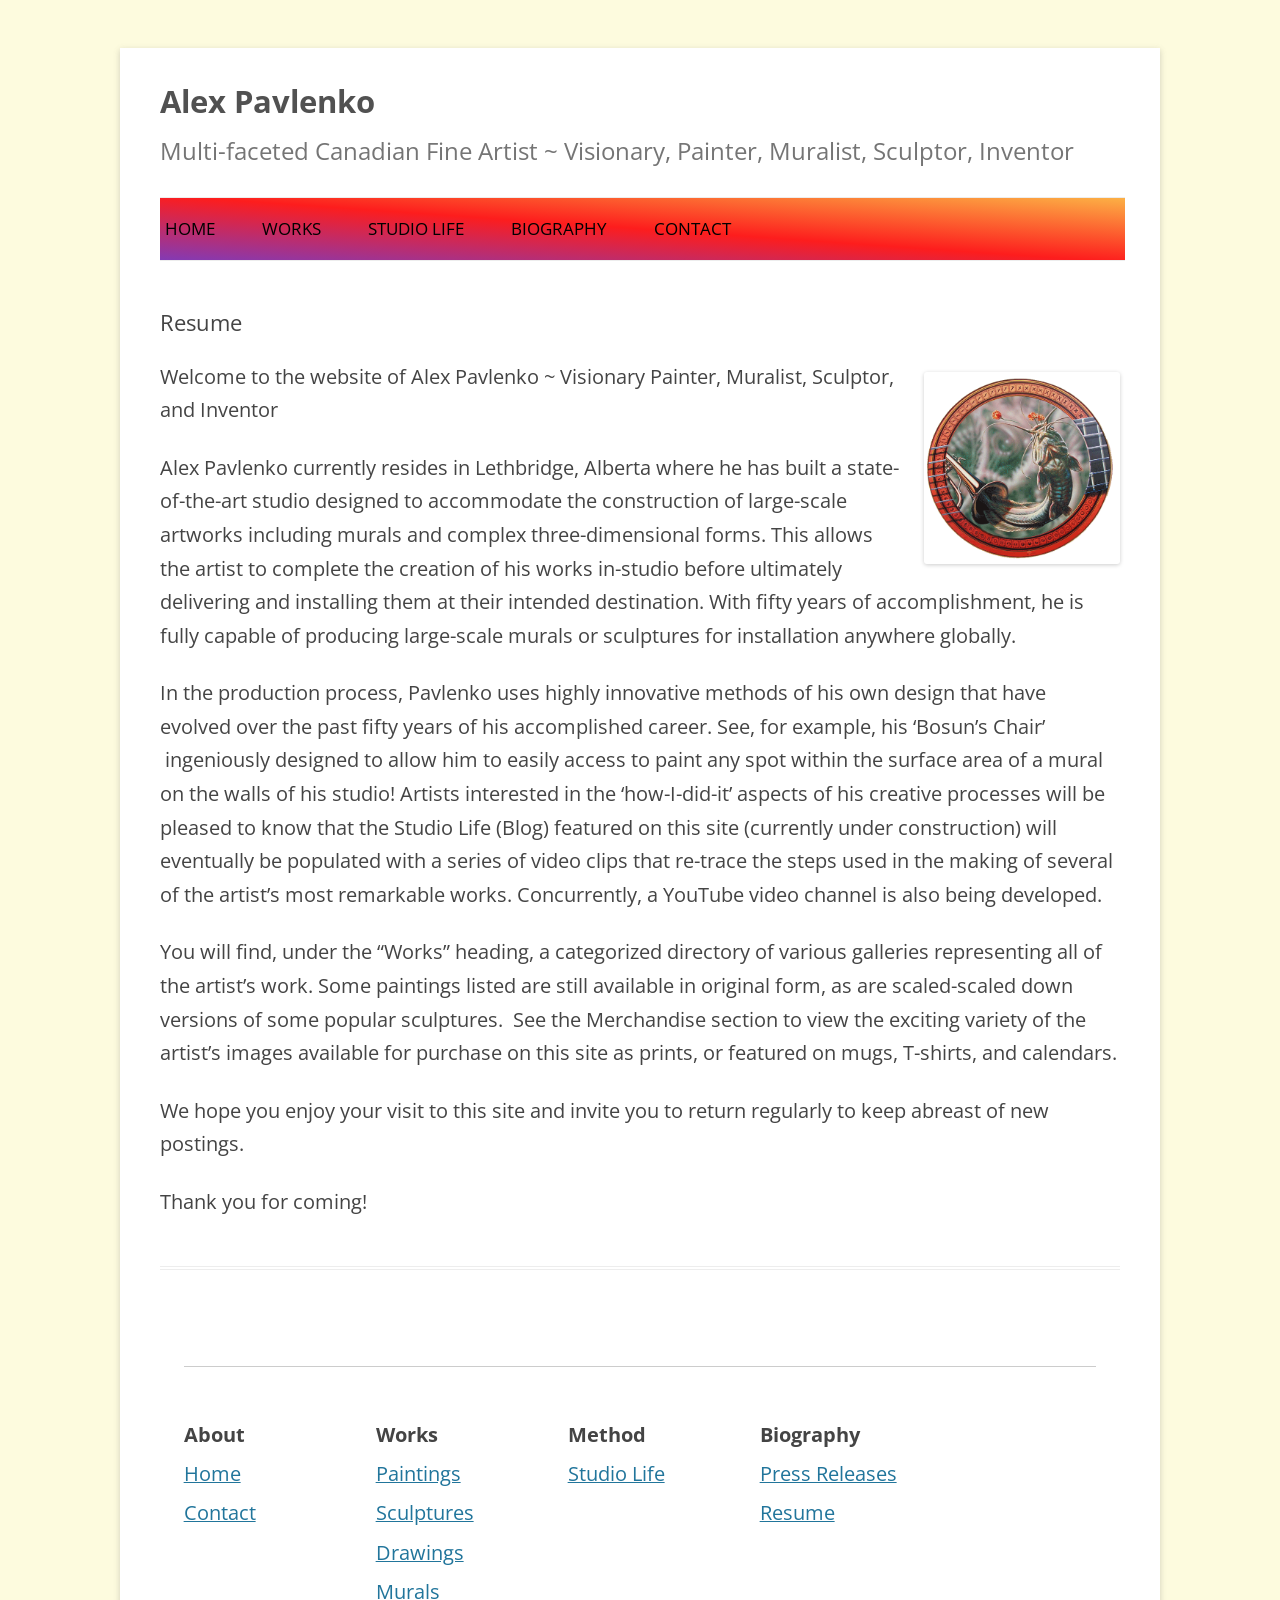
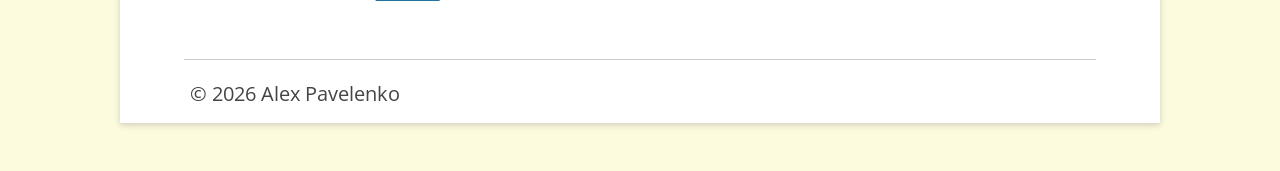
==== commit e332bbaa: "2nd Commit" ====
--- a/index.html
+++ b/index.html
@@ -186,7 +186,7 @@
 <svg xmlns="http://www.w3.org/2000/svg" viewbox="0 0 0 0" width="0" height="0" focusable="false" role="none" style="visibility: hidden; position: absolute; left: -9999px; overflow: hidden;"><defs><filter id="wp-duotone-dark-grayscale"><fecolormatrix color-interpolation-filters="sRGB" type="matrix" values=" .299 .587 .114 0 0 .299 .587 .114 0 0 .299 .587 .114 0 0 .299 .587 .114 0 0 "></fecolormatrix><fecomponenttransfer color-interpolation-filters="sRGB"><fefuncr type="table" tablevalues="0 0.49803921568627"></fefuncr><fefuncg type="table" tablevalues="0 0.49803921568627"></fefuncg><fefuncb type="table" tablevalues="0 0.49803921568627"></fefuncb><fefunca type="table" tablevalues="1 1"></fefunca></fecomponenttransfer><fecomposite in2="SourceGraphic" operator="in"></fecomposite></filter></defs></svg><svg xmlns="http://www.w3.org/2000/svg" viewbox="0 0 0 0" width="0" height="0" focusable="false" role="none" style="visibility: hidden; position: absolute; left: -9999px; overflow: hidden;"><defs><filter id="wp-duotone-grayscale"><fecolormatrix color-interpolation-filters="sRGB" type="matrix" values=" .299 .587 .114 0 0 .299 .587 .114 0 0 .299 .587 .114 0 0 .299 .587 .114 0 0 "></fecolormatrix><fecomponenttransfer color-interpolation-filters="sRGB"><fefuncr type="table" tablevalues="0 1"></fefuncr><fefuncg type="table" tablevalues="0 1"></fefuncg><fefuncb type="table" tablevalues="0 1"></fefuncb><fefunca type="table" tablevalues="1 1"></fefunca></fecomponenttransfer><fecomposite in2="SourceGraphic" operator="in"></fecomposite></filter></defs></svg><svg xmlns="http://www.w3.org/2000/svg" viewbox="0 0 0 0" width="0" height="0" focusable="false" role="none" style="visibility: hidden; position: absolute; left: -9999px; overflow: hidden;"><defs><filter id="wp-duotone-purple-yellow"><fecolormatrix color-interpolation-filters="sRGB" type="matrix" values=" .299 .587 .114 0 0 .299 .587 .114 0 0 .299 .587 .114 0 0 .299 .587 .114 0 0 "></fecolormatrix><fecomponenttransfer color-interpolation-filters="sRGB"><fefuncr type="table" tablevalues="0.54901960784314 0.98823529411765"></fefuncr><fefuncg type="table" tablevalues="0 1"></fefuncg><fefuncb type="table" tablevalues="0.71764705882353 0.25490196078431"></fefuncb><fefunca type="table" tablevalues="1 1"></fefunca></fecomponenttransfer><fecomposite in2="SourceGraphic" operator="in"></fecomposite></filter></defs></svg><svg xmlns="http://www.w3.org/2000/svg" viewbox="0 0 0 0" width="0" height="0" focusable="false" role="none" style="visibility: hidden; position: absolute; left: -9999px; overflow: hidden;"><defs><filter id="wp-duotone-blue-red"><fecolormatrix color-interpolation-filters="sRGB" type="matrix" values=" .299 .587 .114 0 0 .299 .587 .114 0 0 .299 .587 .114 0 0 .299 .587 .114 0 0 "></fecolormatrix><fecomponenttransfer color-interpolation-filters="sRGB"><fefuncr type="table" tablevalues="0 1"></fefuncr><fefuncg type="table" tablevalues="0 0.27843137254902"></fefuncg><fefuncb type="table" tablevalues="0.5921568627451 0.27843137254902"></fefuncb><fefunca type="table" tablevalues="1 1"></fefunca></fecomponenttransfer><fecomposite in2="SourceGraphic" operator="in"></fecomposite></filter></defs></svg><svg xmlns="http://www.w3.org/2000/svg" viewbox="0 0 0 0" width="0" height="0" focusable="false" role="none" style="visibility: hidden; position: absolute; left: -9999px; overflow: hidden;"><defs><filter id="wp-duotone-midnight"><fecolormatrix color-interpolation-filters="sRGB" type="matrix" values=" .299 .587 .114 0 0 .299 .587 .114 0 0 .299 .587 .114 0 0 .299 .587 .114 0 0 "></fecolormatrix><fecomponenttransfer color-interpolation-filters="sRGB"><fefuncr type="table" tablevalues="0 0"></fefuncr><fefuncg type="table" tablevalues="0 0.64705882352941"></fefuncg><fefuncb type="table" tablevalues="0 1"></fefuncb><fefunca type="table" tablevalues="1 1"></fefunca></fecomponenttransfer><fecomposite in2="SourceGraphic" operator="in"></fecomposite></filter></defs></svg><svg xmlns="http://www.w3.org/2000/svg" viewbox="0 0 0 0" width="0" height="0" focusable="false" role="none" style="visibility: hidden; position: absolute; left: -9999px; overflow: hidden;"><defs><filter id="wp-duotone-magenta-yellow"><fecolormatrix color-interpolation-filters="sRGB" type="matrix" values=" .299 .587 .114 0 0 .299 .587 .114 0 0 .299 .587 .114 0 0 .299 .587 .114 0 0 "></fecolormatrix><fecomponenttransfer color-interpolation-filters="sRGB"><fefuncr type="table" tablevalues="0.78039215686275 1"></fefuncr><fefuncg type="table" tablevalues="0 0.94901960784314"></fefuncg><fefuncb type="table" tablevalues="0.35294117647059 0.47058823529412"></fefuncb><fefunca type="table" tablevalues="1 1"></fefunca></fecomponenttransfer><fecomposite in2="SourceGraphic" operator="in"></fecomposite></filter></defs></svg><svg xmlns="http://www.w3.org/2000/svg" viewbox="0 0 0 0" width="0" height="0" focusable="false" role="none" style="visibility: hidden; position: absolute; left: -9999px; overflow: hidden;"><defs><filter id="wp-duotone-purple-green"><fecolormatrix color-interpolation-filters="sRGB" type="matrix" values=" .299 .587 .114 0 0 .299 .587 .114 0 0 .299 .587 .114 0 0 .299 .587 .114 0 0 "></fecolormatrix><fecomponenttransfer color-interpolation-filters="sRGB"><fefuncr type="table" tablevalues="0.65098039215686 0.40392156862745"></fefuncr><fefuncg type="table" tablevalues="0 1"></fefuncg><fefuncb type="table" tablevalues="0.44705882352941 0.4"></fefuncb><fefunca type="table" tablevalues="1 1"></fefunca></fecomponenttransfer><fecomposite in2="SourceGraphic" operator="in"></fecomposite></filter></defs></svg><svg xmlns="http://www.w3.org/2000/svg" viewbox="0 0 0 0" width="0" height="0" focusable="false" role="none" style="visibility: hidden; position: absolute; left: -9999px; overflow: hidden;"><defs><filter id="wp-duotone-blue-orange"><fecolormatrix color-interpolation-filters="sRGB" type="matrix" values=" .299 .587 .114 0 0 .299 .587 .114 0 0 .299 .587 .114 0 0 .299 .587 .114 0 0 "></fecolormatrix><fecomponenttransfer color-interpolation-filters="sRGB"><fefuncr type="table" tablevalues="0.098039215686275 1"></fefuncr><fefuncg type="table" tablevalues="0 0.66274509803922"></fefuncg><fefuncb type="table" tablevalues="0.84705882352941 0.41960784313725"></fefuncb><fefunca type="table" tablevalues="1 1"></fefunca></fecomponenttransfer><fecomposite in2="SourceGraphic" operator="in"></fecomposite></filter></defs></svg><div id="page" class="hfeed site">
 	<header id="masthead" class="site-header">
 		<hgroup>
-			<h1 class="site-title"><a href="http://alex.pavlenko.ca/" title="Alex Pavlenko" rel="home">Alex Pavlenko</a></h1>
+			<h1 class="site-title"><a href="/" title="Alex Pavlenko" rel="home">Alex Pavlenko</a></h1>
 			<h2 class="site-description">Multi-faceted Canadian Fine Artist ~ Visionary, Painter, Muralist, Sculptor, Inventor</h2>
 		</hgroup>
 
@@ -195,25 +195,25 @@
 			<button class="menu-toggle">Menu</button>
 			<a class="assistive-text" href="#content" title="Skip to content">Skip to content</a>
 			<div class="menu-primary-menu-container"><ul id="menu-primary-menu" class="nav-menu">
-			<li id="menu-item-267" class="menu-item menu-item-type-post_type menu-item-object-page menu-item-267"><a href="http://alex.pavlenko.ca/" aria-current="page">Home</a></li>
+			<li id="menu-item-267" class="menu-item menu-item-type-post_type menu-item-object-page menu-item-267"><a href="/" aria-current="page">Home</a></li>
 			<li id="menu-item-117" class="menu-item menu-item-type-post_type menu-item-object-page menu-item-has-children menu-item-117">
-			<a href="http://alex.pavlenko.ca/works/index.php">Works</a>
+			<a href="/works/paintings/">Works</a>
 			<ul class="sub-menu">
-			<li id="menu-item-276" class="menu-item menu-item-type-post_type menu-item-object-page menu-item-276"><a href="http://alex.pavlenko.ca/works/paintings/">Paintings</a></li>
-			<li id="menu-item-285" class="menu-item menu-item-type-post_type menu-item-object-page menu-item-285"><a href="http://alex.pavlenko.ca/works/sculptures/">Sculptures</a></li>
-			<li id="menu-item-284" class="menu-item menu-item-type-post_type menu-item-object-page menu-item-284"><a href="http://alex.pavlenko.ca/works/drawings/">Drawings</a></li>
-			<li id="menu-item-283" class="menu-item menu-item-type-post_type menu-item-object-page menu-item-283"><a href="http://alex.pavlenko.ca/works/murals/">Murals</a></li>
+			<li id="menu-item-276" class="menu-item menu-item-type-post_type menu-item-object-page menu-item-276"><a href="/works/paintings/">Paintings</a></li>
+			<li id="menu-item-285" class="menu-item menu-item-type-post_type menu-item-object-page menu-item-285"><a href="/works/sculptures/">Sculptures</a></li>
+			<li id="menu-item-284" class="menu-item menu-item-type-post_type menu-item-object-page menu-item-284"><a href="/works/drawings/">Drawings</a></li>
+			<li id="menu-item-283" class="menu-item menu-item-type-post_type menu-item-object-page menu-item-283"><a href="/works/murals/">Murals</a></li>
 			</ul>
 			</li>
-			<li id="menu-item-288" class="menu-item menu-item-type-post_type menu-item-object-post menu-item-288"><a href="http://alex.pavlenko.ca/studio-life-blog/">Studio Life</a></li>
+			<li id="menu-item-288" class="menu-item menu-item-type-post_type menu-item-object-post menu-item-288"><a href="/studio-life-blog/">Studio Life</a></li>
 			<li id="menu-item-445" class="menu-item menu-item-type-post_type menu-item-object-page menu-item-has-children menu-item-445">
-			<a href="http://alex.pavlenko.ca/biography/index.php">Biography</a>
+			<a href="/biography/press-releases/">Biography</a>
 			<ul class="sub-menu">
-			<li id="menu-item-777" class="menu-item menu-item-type-post_type menu-item-object-page menu-item-777"><a href="http://alex.pavlenko.ca/biography/press-releases/">Press Releases</a></li>
-			<li id="menu-item-776" class="menu-item menu-item-type-post_type menu-item-object-page menu-item-776"><a href="http://alex.pavlenko.ca/biography/resume/">Resume</a></li>
+			<li id="menu-item-777" class="menu-item menu-item-type-post_type menu-item-object-page menu-item-777"><a href="/biography/press-releases/">Press Releases</a></li>
+			<li id="menu-item-776" class="menu-item menu-item-type-post_type menu-item-object-page menu-item-776"><a href="/biography/resume/">Resume</a></li>
 			</ul>
 			</li>
-			<li id="menu-item-113" class="menu-item menu-item-type-post_type menu-item-object-page menu-item-113"><a href="http://alex.pavlenko.ca/contact/">Contact</a></li>
+			<li id="menu-item-113" class="menu-item menu-item-type-post_type menu-item-object-page menu-item-113"><a href="/contact/">Contact</a></li>
 			</ul></div>		
 
 </nav><!-- #site-navigation -->
@@ -232,7 +232,7 @@
 
 	<div class="entry-content">
 			
-<div class="wp-block-image"><figure class="alignright is-resized"><img src="./wp-content/uploads/2019/01/Home-Page-Gif.gif" alt="" class="wp-image-714" width="196" height="192"></figure></div>
+<div class="wp-block-image"><figure class="alignright is-resized"><img src="Home-Page-Gif.gif" alt="" class="wp-image-714" width="196" height="192"></figure></div>
 
 
 
@@ -277,24 +277,24 @@
 <r-c join sm1-2 md1-3 lg1-5>
     <c1-1 class="f1">
 	<h6>About</h6>
-	<a href="http://alex.pavlenko.ca/" aria-current="page">Home</a><br>
-	<a href="http://alex.pavlenko.ca/contact/">Contact</a>
+	<a href="/" aria-current="page">Home</a><br>
+	<a href="/contact/">Contact</a>
     </c1-1>
     <c1-1 class="f2">
 	<h6>Works</h6>
-	<a href="http://alex.pavlenko.ca/works/paintings/">Paintings</a><br>
-	<a href="http://alex.pavlenko.ca/works/sculptures/">Sculptures</a><br>
-	<a href="http://alex.pavlenko.ca/works/drawings/">Drawings</a><br>
-	<a href="http://alex.pavlenko.ca/works/murals/">Murals</a><br>
+	<a href="/works/paintings/">Paintings</a><br>
+	<a href="/works/sculptures/">Sculptures</a><br>
+	<a href="/works/drawings/">Drawings</a><br>
+	<a href="/works/murals/">Murals</a><br>
     </c1-1>
     <c1-1 class="f3">
 	<h6>Method</h6>
-	<a href="http://alex.pavlenko.ca/studio-life-blog/">Studio Life</a>
+	<a href="/studio-life-blog/">Studio Life</a>
     </c1-1>
     <c1-1 class="f4">
 	<h6>Biography</h6>
-		<a href="http://alex.pavlenko.ca/biography/press-releases/">Press&nbsp;Releases</a><br>
-		<a href="http://alex.pavlenko.ca/biography/resume/">Resume</a>
+		<a href="/biography/press-releases/">Press&nbsp;Releases</a><br>
+		<a href="/biography/resume/">Resume</a>
     </c1-1>
     <!--<c1-1 class="f5">
 	<h6></h6>
--- a/wp-content/themes/twentytwelve/style.css
+++ b/wp-content/themes/twentytwelve/style.css
@@ -0,0 +1,1837 @@
+/*
+Theme Name: Twenty Twelve
+Theme URI: https://wordpress.org/themes/twentytwelve/
+Author: the WordPress team
+Author URI: https://wordpress.org/
+Description: The 2012 theme for WordPress is a fully responsive theme that looks great on any device. Features include a front page template with its own widgets, an optional display font, styling for post formats on both index and single views, and an optional no-sidebar page template. Make it yours with a custom menu, header image, and background.
+Version: 3.7
+Tested up to: 6.0
+Requires at least: 3.5
+Requires PHP: 5.2.4
+License: GNU General Public License v2 or later
+License URI: http://www.gnu.org/licenses/gpl-2.0.html
+Tags: blog, one-column, two-columns, right-sidebar, custom-background, custom-header, custom-menu, editor-style, featured-images, flexible-header, footer-widgets, full-width-template, microformats, post-formats, rtl-language-support, sticky-post, theme-options, translation-ready, block-patterns
+Text Domain: twentytwelve
+
+This theme, like WordPress, is licensed under the GPL.
+Use it to make something cool, have fun, and share what you've learned with others.
+*/
+
+/* =Notes
+--------------------------------------------------------------
+This stylesheet uses rem values with a pixel fallback. The rem
+values (and line heights) are calculated using two variables:
+
+$rembase:     14;
+$line-height: 24;
+
+---------- Examples
+
+* Use a pixel value with a rem fallback for font-size, padding, margins, etc.
+	padding: 5px 0;
+	padding: 0.357142857rem 0; (5 / $rembase)
+
+* Set a font-size and then set a line-height based on the font-size
+	font-size: 16px
+	font-size: 1.142857143rem; (16 / $rembase)
+	line-height: 1.5; ($line-height / 16)
+
+---------- Vertical spacing
+
+Vertical spacing between most elements should use 24px or 48px
+to maintain vertical rhythm:
+
+.my-new-div {
+	margin: 24px 0;
+	margin: 1.714285714rem 0; ( 24 / $rembase )
+}
+
+---------- Further reading
+
+http://snook.ca/archives/html_and_css/font-size-with-rem
+http://blog.typekit.com/2011/11/09/type-study-sizing-the-legible-letter/
+
+
+/* =Reset
+-------------------------------------------------------------- */
+
+html, body, div, span, applet, object, iframe, h1, h2, h3, h4, h5, h6, p, blockquote, pre, a, abbr, acronym, address, big, cite, code, del, dfn, em, img, ins, kbd, q, s, samp, small, strike, strong, sub, sup, tt, var, b, u, i, center, dl, dt, dd, ol, ul, li, fieldset, form, label, legend, table, caption, tbody, tfoot, thead, tr, th, td, article, aside, canvas, details, embed, figure, figcaption, footer, header, hgroup, menu, nav, output, ruby, section, summary, time, mark, audio, video {
+	margin: 0;
+	padding: 0;
+	border: 0;
+	font-size: 100%;
+	vertical-align: baseline;
+}
+body {
+	line-height: 1;
+}
+ol,
+ul {
+	list-style: none;
+}
+blockquote,
+q {
+	quotes: none;
+}
+blockquote:before,
+blockquote:after,
+q:before,
+q:after {
+	content: '';
+	content: none;
+}
+table {
+	border-collapse: collapse;
+	border-spacing: 0;
+}
+caption,
+th,
+td {
+	font-weight: normal;
+	text-align: left;
+}
+h1,
+h2,
+h3,
+h4,
+h5,
+h6 {
+	clear: both;
+}
+html {
+	overflow-y: scroll;
+	font-size: 100%;
+	-webkit-text-size-adjust: 100%;
+	-ms-text-size-adjust: 100%;
+}
+a:focus {
+	outline: thin dotted;
+}
+article,
+aside,
+details,
+figcaption,
+figure,
+footer,
+header,
+hgroup,
+nav,
+section {
+	display: block;
+}
+audio,
+canvas,
+video {
+	display: inline-block;
+}
+audio:not([controls]) {
+	display: none;
+}
+del {
+	color: #333;
+}
+ins {
+	background: #fff9c0;
+	text-decoration: none;
+}
+hr {
+	background-color: #ccc;
+	border: 0;
+	height: 1px;
+	margin: 24px;
+	margin-bottom: 1.714285714rem;
+}
+sub,
+sup {
+	font-size: 75%;
+	line-height: 0;
+	position: relative;
+	vertical-align: baseline;
+}
+sup {
+	top: -0.5em;
+}
+sub {
+	bottom: -0.25em;
+}
+small {
+	font-size: smaller;
+}
+img {
+	border: 0;
+	-ms-interpolation-mode: bicubic;
+}
+
+/* Clearing floats */
+.clear:after,
+.wrapper:after,
+.format-status .entry-header:after {
+	clear: both;
+}
+.clear:before,
+.clear:after,
+.wrapper:before,
+.wrapper:after,
+.format-status .entry-header:before,
+.format-status .entry-header:after {
+	display: table;
+	content: "";
+}
+
+
+/* =Repeatable patterns
+-------------------------------------------------------------- */
+
+/* Small headers */
+.archive-title,
+.page-title,
+.widget-title,
+.entry-content th,
+.comment-content th {
+	font-size: 11px;
+	font-size: 0.785714286rem;
+	line-height: 2.181818182;
+	font-weight: bold;
+	text-transform: uppercase;
+	color: #636363;
+}
+
+/* Shared Post Format styling */
+article.format-quote footer.entry-meta,
+article.format-link footer.entry-meta,
+article.format-status footer.entry-meta {
+	font-size: 11px;
+	font-size: 0.785714286rem;
+	line-height: 2.181818182;
+}
+
+/* Form fields, general styles first */
+button,
+input,
+select,
+textarea {
+	border: 1px solid #ccc;
+	border-radius: 3px;
+	font-family: inherit;
+	padding: 6px;
+	padding: 0.428571429rem;
+}
+button,
+input {
+	line-height: normal;
+}
+textarea {
+	font-size: 100%;
+	overflow: auto;
+	vertical-align: top;
+}
+
+/* Reset non-text input types */
+input[type="checkbox"],
+input[type="radio"],
+input[type="file"],
+input[type="hidden"],
+input[type="image"],
+input[type="color"] {
+	border: 0;
+	border-radius: 0;
+	padding: 0;
+}
+
+/* Buttons */
+.menu-toggle,
+input[type="submit"],
+input[type="button"],
+input[type="reset"],
+article.post-password-required input[type=submit],
+.bypostauthor cite span {
+	padding: 6px 10px;
+	padding: 0.428571429rem 0.714285714rem;
+	font-size: 11px;
+	font-size: 0.785714286rem;
+	line-height: 1.428571429;
+	font-weight: normal;
+	color: #7c7c7c;
+	background-color: #e6e6e6;
+	background-repeat: repeat-x;
+	background-image: -moz-linear-gradient(top, #f4f4f4, #e6e6e6);
+	background-image: -ms-linear-gradient(top, #f4f4f4, #e6e6e6);
+	background-image: -webkit-linear-gradient(top, #f4f4f4, #e6e6e6);
+	background-image: -o-linear-gradient(top, #f4f4f4, #e6e6e6);
+	background-image: linear-gradient(to bottom, #f4f4f4, #e6e6e6);
+	border: 1px solid #d2d2d2;
+	border-radius: 3px;
+	box-shadow: 0 1px 2px rgba(64, 64, 64, 0.1);
+}
+.menu-toggle,
+button,
+input[type="submit"],
+input[type="button"],
+input[type="reset"] {
+	cursor: pointer;
+}
+button[disabled],
+input[disabled] {
+	cursor: default;
+}
+.menu-toggle:hover,
+.menu-toggle:focus,
+button:hover,
+input[type="submit"]:hover,
+input[type="button"]:hover,
+input[type="reset"]:hover,
+article.post-password-required input[type=submit]:hover {
+	color: #5e5e5e;
+	background-color: #ebebeb;
+	background-repeat: repeat-x;
+	background-image: -moz-linear-gradient(top, #f9f9f9, #ebebeb);
+	background-image: -ms-linear-gradient(top, #f9f9f9, #ebebeb);
+	background-image: -webkit-linear-gradient(top, #f9f9f9, #ebebeb);
+	background-image: -o-linear-gradient(top, #f9f9f9, #ebebeb);
+	background-image: linear-gradient(to bottom, #f9f9f9, #ebebeb);
+}
+.menu-toggle:active,
+.menu-toggle.toggled-on,
+button:active,
+input[type="submit"]:active,
+input[type="button"]:active,
+input[type="reset"]:active {
+	color: #757575;
+	background-color: #e1e1e1;
+	background-repeat: repeat-x;
+	background-image: -moz-linear-gradient(top, #ebebeb, #e1e1e1);
+	background-image: -ms-linear-gradient(top, #ebebeb, #e1e1e1);
+	background-image: -webkit-linear-gradient(top, #ebebeb, #e1e1e1);
+	background-image: -o-linear-gradient(top, #ebebeb, #e1e1e1);
+	background-image: linear-gradient(to bottom, #ebebeb, #e1e1e1);
+	box-shadow: inset 0 0 8px 2px #c6c6c6, 0 1px 0 0 #f4f4f4;
+	border-color: transparent;
+}
+.bypostauthor cite span {
+	color: #fff;
+	background-color: #21759b;
+	background-image: none;
+	border: 1px solid #1f6f93;
+	border-radius: 2px;
+	box-shadow: none;
+	padding: 0;
+}
+
+/* Responsive images */
+.entry-content img,
+.comment-content img,
+.widget img {
+	max-width: 100%; /* Fluid images for posts, comments, and widgets */
+}
+img[class*="align"],
+img[class*="wp-image-"],
+img[class*="attachment-"] {
+	height: auto; /* Make sure images with WordPress-added height and width attributes are scaled correctly */
+}
+img.size-full,
+img.size-large,
+img.header-image,
+img.wp-post-image {
+	max-width: 100%;
+	height: auto; /* Make sure images with WordPress-added height and width attributes are scaled correctly */
+}
+
+/* Make sure videos and embeds fit their containers */
+embed,
+iframe,
+object,
+video {
+	max-width: 100%;
+}
+.entry-content .twitter-tweet-rendered {
+	max-width: 100% !important; /* Override the Twitter embed fixed width */
+}
+
+/* Images */
+.alignleft {
+	float: left;
+}
+.alignright {
+	float: right;
+}
+.aligncenter {
+	display: block;
+	margin-left: auto;
+	margin-right: auto;
+}
+.entry-content img,
+.comment-content img,
+.widget img,
+img.header-image,
+.author-avatar img,
+img.wp-post-image {
+	/* Add fancy borders to all WordPress-added images but not things like badges and icons and the like */
+	border-radius: 3px;
+	box-shadow: 0 1px 4px rgba(0, 0, 0, 0.2);
+}
+.wp-caption {
+	max-width: 100%; /* Keep wide captions from overflowing their container. */
+	padding: 4px;
+}
+.wp-caption .wp-caption-text,
+.gallery-caption,
+.entry-caption {
+	font-style: italic;
+	font-size: 12px;
+	font-size: 0.857142857rem;
+	line-height: 2;
+	color: #757575;
+}
+img.wp-smiley,
+.rsswidget img {
+	border: 0;
+	border-radius: 0;
+	box-shadow: none;
+	margin-bottom: 0;
+	margin-top: 0;
+	padding: 0;
+}
+.entry-content dl.gallery-item {
+	margin: 0;
+}
+.gallery-item a,
+.gallery-caption {
+	width: 90%;
+}
+.gallery-item a {
+	display: block;
+}
+.gallery-caption a {
+	display: inline;
+}
+.gallery-columns-1 .gallery-item a {
+	max-width: 100%;
+	width: auto;
+}
+.gallery .gallery-icon img {
+	height: auto;
+	max-width: 90%;
+	padding: 5%;
+}
+.gallery-columns-1 .gallery-icon img {
+	padding: 3%;
+}
+
+/* Navigation */
+.site-content nav {
+	clear: both;
+	line-height: 2;
+	overflow: hidden;
+}
+#nav-above {
+	padding: 24px 0;
+	padding: 1.714285714rem 0;
+}
+#nav-above {
+	display: none;
+}
+.paged #nav-above {
+	display: block;
+}
+.nav-previous,
+.previous-image {
+	float: left;
+	width: 50%;
+}
+.nav-next,
+.next-image {
+	float: right;
+	text-align: right;
+	width: 50%;
+}
+.nav-single + .comments-area,
+#comment-nav-above {
+	margin: 48px 0;
+	margin: 3.428571429rem 0;
+}
+
+/* Author profiles */
+.author .archive-header {
+	margin-bottom: 24px;
+	margin-bottom: 1.714285714rem;
+}
+.author-info {
+	border-top: 1px solid #ededed;
+	margin: 24px 0;
+	margin: 1.714285714rem 0;
+	padding-top: 24px;
+	padding-top: 1.714285714rem;
+	overflow: hidden;
+}
+.author-description p {
+	color: #757575;
+	font-size: 13px;
+	font-size: 0.928571429rem;
+	line-height: 1.846153846;
+}
+.author.archive .author-info {
+	border-top: 0;
+	margin: 0 0 48px;
+	margin: 0 0 3.428571429rem;
+}
+.author.archive .author-avatar {
+	margin-top: 0;
+}
+
+
+/* =Basic structure
+-------------------------------------------------------------- */
+
+/* Body, links, basics */
+html {
+	font-size: 87.5%;
+}
+body {
+	font-size: 14px;
+	font-size: 1rem;
+	font-family: Helvetica, Arial, sans-serif;
+	text-rendering: optimizeLegibility;
+	color: #444;
+}
+body.custom-font-enabled {
+	font-family: "Open Sans", Helvetica, Arial, sans-serif;
+}
+a {
+	outline: none;
+	color: #21759b;
+}
+a:hover {
+	color: #0f3647;
+}
+
+/* Assistive text */
+.assistive-text,
+.site .screen-reader-text {
+	position: absolute !important;
+	clip: rect(1px, 1px, 1px, 1px);
+	overflow: hidden;
+	height: 1px;
+	width: 1px;
+}
+.main-navigation .assistive-text:focus,
+.site .screen-reader-text:hover,
+.site .screen-reader-text:active,
+.site .screen-reader-text:focus {
+	background: #fff;
+	border: 2px solid #333;
+	border-radius: 3px;
+	clip: auto !important;
+	color: #000;
+	display: block;
+	font-size: 12px;
+	height: auto;
+	padding: 12px;
+	position: absolute;
+	top: 5px;
+	left: 5px;
+	width: auto;
+	z-index: 100000; /* Above WP toolbar */
+}
+
+/* Page structure */
+.site {
+	padding: 0 24px;
+	padding: 0 1.714285714rem;
+	background-color: #fff;
+}
+.site-content {
+	margin: 24px 0 0;
+	margin: 1.714285714rem 0 0;
+}
+.widget-area {
+	margin: 24px 0 0;
+	margin: 1.714285714rem 0 0;
+}
+
+/* Header */
+.site-header {
+	padding: 24px 0;
+	padding: 1.714285714rem 0;
+}
+.site-header h1,
+.site-header h2 {
+	text-align: center;
+}
+.site-header h1 a,
+.site-header h2 a {
+	color: #515151;
+	display: inline-block;
+	text-decoration: none;
+}
+.site-header h1 a:hover,
+.site-header h2 a:hover {
+	color: #21759b;
+}
+.site-header h1 {
+	font-size: 24px;
+	font-size: 1.714285714rem;
+	line-height: 1.285714286;
+	margin-bottom: 14px;
+	margin-bottom: 1rem;
+}
+.site-header h2 {
+	font-weight: normal;
+	font-size: 13px;
+	font-size: 0.928571429rem;
+	line-height: 1.846153846;
+	color: #757575;
+}
+.header-image {
+	margin-top: 24px;
+	margin-top: 1.714285714rem;
+}
+
+/* Navigation Menu */
+.main-navigation {
+	margin-top: 24px;
+	margin-top: 1.714285714rem;
+	text-align: center;
+}
+.main-navigation li {
+	margin-top: 24px;
+	margin-top: 1.714285714rem;
+	font-size: 12px;
+	font-size: 0.857142857rem;
+	line-height: 1.42857143;
+}
+.main-navigation a {
+	color: #5e5e5e;
+}
+.main-navigation a:hover,
+.main-navigation a:focus {
+	color: #21759b;
+}
+.main-navigation ul.nav-menu,
+.main-navigation div.nav-menu > ul {
+	display: none;
+}
+.main-navigation ul.nav-menu.toggled-on,
+.menu-toggle {
+	display: inline-block;
+}
+
+/* Banner */
+section[role="banner"] {
+	margin-bottom: 48px;
+	margin-bottom: 3.428571429rem;
+}
+
+/* Sidebar */
+.widget-area .widget {
+	-webkit-hyphens: auto;
+	-moz-hyphens: auto;
+	hyphens: auto;
+	margin-bottom: 48px;
+	margin-bottom: 3.428571429rem;
+	word-wrap: break-word;
+}
+.widget-area .widget h3 {
+	margin-bottom: 24px;
+	margin-bottom: 1.714285714rem;
+}
+.widget-area .widget p,
+.widget-area .widget li,
+.widget-area .widget .textwidget {
+	font-size: 13px;
+	font-size: 0.928571429rem;
+	line-height: 1.846153846;
+}
+.widget-area .widget p {
+	margin-bottom: 24px;
+	margin-bottom: 1.714285714rem;
+}
+.widget-area .textwidget ul,
+.widget-area .textwidget ol {
+	list-style: disc outside;
+	margin: 0 0 24px;
+	margin: 0 0 1.714285714rem;
+}
+.widget-area .textwidget li > ul,
+.widget-area .textwidget li > ol {
+	margin-bottom: 0;
+}
+.widget-area .textwidget ol {
+	list-style: decimal;
+}
+.widget-area .textwidget li {
+	margin-left: 36px;
+	margin-left: 2.571428571rem;
+}
+.widget-area .widget a {
+	color: #757575;
+}
+.widget-area .widget a:hover {
+	color: #21759b;
+}
+.widget-area .widget a:visited {
+	color: #9f9f9f;
+}
+.widget-area #s {
+	width: 53.66666666666%; /* define a width to avoid dropping a wider submit button */
+}
+
+/* Footer */
+footer[role="contentinfo"] {
+	border-top: 1px solid #ededed;
+	clear: both;
+	font-size: 12px;
+	font-size: 0.857142857rem;
+	line-height: 2;
+	max-width: 960px;
+	max-width: 68.571428571rem;
+	margin-top: 24px;
+	margin-top: 1.714285714rem;
+	margin-left: auto;
+	margin-right: auto;
+	padding: 24px 0;
+	padding: 1.714285714rem 0;
+}
+footer[role="contentinfo"] a {
+	color: #686868;
+}
+footer[role="contentinfo"] a:hover {
+	color: #21759b;
+}
+.site-info span[role=separator] {
+	padding: 0 0.3em 0 0.6em;
+}
+.site-info span[role=separator]::before {
+	content: '\002f';
+}
+
+
+/* =Main content and comment content
+-------------------------------------------------------------- */
+
+.entry-meta {
+	clear: both;
+}
+.entry-header {
+	margin-bottom: 24px;
+	margin-bottom: 1.714285714rem;
+}
+.entry-header img.wp-post-image {
+	margin-bottom: 24px;
+	margin-bottom: 1.714285714rem;
+}
+.entry-header .entry-title {
+	font-size: 20px;
+	font-size: 1.428571429rem;
+	line-height: 1.2;
+	font-weight: normal;
+}
+.entry-header .entry-title a {
+	text-decoration: none;
+}
+.entry-header .entry-format {
+	margin-top: 24px;
+	margin-top: 1.714285714rem;
+	font-weight: normal;
+}
+.entry-header .comments-link {
+	margin-top: 24px;
+	margin-top: 1.714285714rem;
+	font-size: 13px;
+	font-size: 0.928571429rem;
+	line-height: 1.846153846;
+	color: #757575;
+}
+.comments-link a,
+.entry-meta a {
+	color: #757575;
+}
+.comments-link a:hover,
+.entry-meta a:hover {
+	color: #21759b;
+}
+article.sticky .featured-post {
+	border-top: 4px double #ededed;
+	border-bottom: 4px double #ededed;
+	color: #757575;
+	font-size: 13px;
+	font-size: 0.928571429rem;
+	line-height: 3.692307692;
+	margin-bottom: 24px;
+	margin-bottom: 1.714285714rem;
+	text-align: center;
+}
+.entry-content,
+.entry-summary,
+.mu_register {
+	line-height: 1.714285714;
+}
+.entry-content h1,
+.comment-content h1,
+.entry-content h2,
+.comment-content h2,
+.entry-content h3,
+.comment-content h3,
+.entry-content h4,
+.comment-content h4,
+.entry-content h5,
+.comment-content h5,
+.entry-content h6,
+.comment-content h6 {
+	margin: 24px 0;
+	margin: 1.714285714rem 0;
+	line-height: 1.714285714;
+}
+.entry-content h1,
+.comment-content h1 {
+	font-size: 21px;
+	font-size: 1.5rem;
+	line-height: 1.5;
+}
+.entry-content h2,
+.comment-content h2,
+.mu_register h2 {
+	font-size: 18px;
+	font-size: 1.285714286rem;
+	line-height: 1.6;
+}
+.entry-content h3,
+.comment-content h3 {
+	font-size: 16px;
+	font-size: 1.142857143rem;
+	line-height: 1.846153846;
+}
+.entry-content h4,
+.comment-content h4 {
+	font-size: 14px;
+	font-size: 1rem;
+	line-height: 1.846153846;
+}
+.entry-content h5,
+.comment-content h5 {
+	font-size: 13px;
+	font-size: 0.928571429rem;
+	line-height: 1.846153846;
+}
+.entry-content h6,
+.comment-content h6 {
+	font-size: 12px;
+	font-size: 0.857142857rem;
+	line-height: 1.846153846;
+}
+.entry-content p,
+.entry-summary p,
+.comment-content p,
+.mu_register p {
+	margin: 0 0 24px;
+	margin: 0 0 1.714285714rem;
+	line-height: 1.714285714;
+}
+.entry-content a:visited,
+.comment-content a:visited {
+	color: #9f9f9f;
+}
+.entry-content .more-link {
+	white-space: nowrap;
+}
+.entry-content ol,
+.comment-content ol,
+.entry-content ul,
+.comment-content ul,
+.mu_register ul {
+	margin: 0 0 24px;
+	margin: 0 0 1.714285714rem;
+	line-height: 1.714285714;
+}
+.entry-content ul ul,
+.comment-content ul ul,
+.entry-content ol ol,
+.comment-content ol ol,
+.entry-content ul ol,
+.comment-content ul ol,
+.entry-content ol ul,
+.comment-content ol ul {
+	margin-bottom: 0;
+}
+.entry-content ul,
+.comment-content ul,
+.mu_register ul {
+	list-style: disc outside;
+}
+.entry-content ol,
+.comment-content ol {
+	list-style: decimal outside;
+}
+.entry-content li,
+.comment-content li,
+.mu_register li {
+	margin: 0 0 0 36px;
+	margin: 0 0 0 2.571428571rem;
+}
+.entry-content blockquote,
+.comment-content blockquote {
+	margin-bottom: 24px;
+	margin-bottom: 1.714285714rem;
+	padding: 24px;
+	padding: 1.714285714rem;
+	font-style: italic;
+}
+.entry-content blockquote p:last-child,
+.comment-content blockquote p:last-child {
+	margin-bottom: 0;
+}
+.entry-content code,
+.comment-content code {
+	font-family: Consolas, Monaco, Lucida Console, monospace;
+	font-size: 12px;
+	font-size: 0.857142857rem;
+	line-height: 2;
+}
+.entry-content pre,
+.comment-content pre {
+	border: 1px solid #ededed;
+	color: #666;
+	font-family: Consolas, Monaco, Lucida Console, monospace;
+	font-size: 12px;
+	font-size: 0.857142857rem;
+	line-height: 1.714285714;
+	margin: 24px 0;
+	margin: 1.714285714rem 0;
+	overflow: auto;
+	padding: 24px;
+	padding: 1.714285714rem;
+}
+.entry-content pre code,
+.comment-content pre code {
+	display: block;
+}
+.entry-content abbr,
+.comment-content abbr,
+.entry-content dfn,
+.comment-content dfn,
+.entry-content acronym,
+.comment-content acronym {
+	border-bottom: 1px dotted #666;
+	cursor: help;
+}
+.entry-content address,
+.comment-content address {
+	display: block;
+	line-height: 1.714285714;
+	margin: 0 0 24px;
+	margin: 0 0 1.714285714rem;
+}
+img.alignleft,
+.wp-caption.alignleft {
+	margin: 12px 24px 12px 0;
+	margin: 0.857142857rem 1.714285714rem 0.857142857rem 0;
+}
+img.alignright,
+.wp-caption.alignright {
+	margin: 12px 0 12px 24px;
+	margin: 0.857142857rem 0 0.857142857rem 1.714285714rem;
+}
+img.aligncenter,
+.wp-caption.aligncenter {
+	clear: both;
+	margin-top: 12px;
+	margin-top: 0.857142857rem;
+	margin-bottom: 12px;
+	margin-bottom: 0.857142857rem;
+}
+.entry-content embed,
+.entry-content iframe,
+.entry-content object,
+.entry-content video {
+	margin-bottom: 24px;
+	margin-bottom: 1.714285714rem;
+}
+.entry-content dl,
+.comment-content dl {
+	margin: 0 24px;
+	margin: 0 1.714285714rem;
+}
+.entry-content dt,
+.comment-content dt {
+	font-weight: bold;
+	line-height: 1.714285714;
+}
+.entry-content dd,
+.comment-content dd {
+	line-height: 1.714285714;
+	margin-bottom: 24px;
+	margin-bottom: 1.714285714rem;
+}
+.entry-content table,
+.comment-content table {
+	border-bottom: 1px solid #ededed;
+	color: #757575;
+	font-size: 12px;
+	font-size: 0.857142857rem;
+	line-height: 2;
+	margin: 0 0 24px;
+	margin: 0 0 1.714285714rem;
+	width: 100%;
+}
+.entry-content table caption,
+.comment-content table caption {
+	font-size: 16px;
+	font-size: 1.142857143rem;
+	margin: 24px 0;
+	margin: 1.714285714rem 0;
+}
+.entry-content td,
+.comment-content td {
+	border-top: 1px solid #ededed;
+	padding: 6px 10px 6px 0;
+}
+.site-content article {
+	border-bottom: 4px double #ededed;
+	margin-bottom: 72px;
+	margin-bottom: 5.142857143rem;
+	padding-bottom: 24px;
+	padding-bottom: 1.714285714rem;
+	word-wrap: break-word;
+	-webkit-hyphens: auto;
+	-moz-hyphens: auto;
+	hyphens: auto;
+}
+.page-links {
+	clear: both;
+	line-height: 1.714285714;
+}
+footer.entry-meta {
+	margin-top: 24px;
+	margin-top: 1.714285714rem;
+	font-size: 13px;
+	font-size: 0.928571429rem;
+	line-height: 1.846153846;
+	color: #757575;
+}
+.single-author .entry-meta .by-author {
+	display: none;
+}
+.mu_register h2 {
+	color: #757575;
+	font-weight: normal;
+}
+
+
+/* =Archives
+-------------------------------------------------------------- */
+
+.archive-header,
+.page-header {
+	margin-bottom: 48px;
+	margin-bottom: 3.428571429rem;
+	padding-bottom: 22px;
+	padding-bottom: 1.571428571rem;
+	border-bottom: 1px solid #ededed;
+}
+.archive-meta {
+	color: #757575;
+	font-size: 12px;
+	font-size: 0.857142857rem;
+	line-height: 2;
+	margin-top: 22px;
+	margin-top: 1.571428571rem;
+}
+
+/* =Single audio/video attachment view
+-------------------------------------------------------------- */
+
+.attachment .entry-content .mejs-audio {
+	max-width: 400px;
+}
+
+.attachment .entry-content .mejs-container {
+	margin-bottom: 24px;
+}
+
+
+/* =Single image attachment view
+-------------------------------------------------------------- */
+
+.article.attachment {
+	overflow: hidden;
+}
+.image-attachment div.attachment {
+	text-align: center;
+}
+.image-attachment div.attachment p {
+	text-align: center;
+}
+.image-attachment div.attachment img {
+	display: block;
+	height: auto;
+	margin: 0 auto;
+	max-width: 100%;
+}
+.image-attachment .entry-caption {
+	margin-top: 8px;
+	margin-top: 0.571428571rem;
+}
+
+
+/* =Aside post format
+-------------------------------------------------------------- */
+
+article.format-aside h1 {
+	margin-bottom: 24px;
+	margin-bottom: 1.714285714rem;
+}
+article.format-aside h1 a {
+	text-decoration: none;
+	color: #4d525a;
+}
+article.format-aside h1 a:hover {
+	color: #2e3542;
+}
+article.format-aside .aside {
+	padding: 24px 24px 0;
+	padding: 1.714285714rem;
+	background: #d2e0f9;
+	border-left: 22px solid #a8bfe8;
+}
+article.format-aside p {
+	font-size: 13px;
+	font-size: 0.928571429rem;
+	line-height: 1.846153846;
+	color: #4a5466;
+}
+article.format-aside blockquote:last-child,
+article.format-aside p:last-child {
+	margin-bottom: 0;
+}
+
+
+/* =Post formats
+-------------------------------------------------------------- */
+
+/* Image posts */
+article.format-image footer h1 {
+	font-size: 13px;
+	font-size: 0.928571429rem;
+	line-height: 1.846153846;
+	font-weight: normal;
+}
+article.format-image footer h2 {
+	font-size: 11px;
+	font-size: 0.785714286rem;
+	line-height: 2.181818182;
+}
+article.format-image footer a h2 {
+	font-weight: normal;
+}
+
+/* Link posts */
+article.format-link header {
+	padding: 0 10px;
+	padding: 0 0.714285714rem;
+	float: right;
+	font-size: 11px;
+	font-size: 0.785714286rem;
+	line-height: 2.181818182;
+	font-weight: bold;
+	font-style: italic;
+	text-transform: uppercase;
+	color: #848484;
+	background-color: #ebebeb;
+	border-radius: 3px;
+}
+article.format-link .entry-content {
+	max-width: 80%;
+	float: left;
+}
+article.format-link .entry-content a {
+	font-size: 22px;
+	font-size: 1.571428571rem;
+	line-height: 1.090909091;
+	text-decoration: none;
+}
+
+/* Quote posts */
+article.format-quote .entry-content p {
+	margin: 0;
+	padding-bottom: 24px;
+	padding-bottom: 1.714285714rem;
+}
+article.format-quote .entry-content blockquote {
+	display: block;
+	padding: 24px 24px 0;
+	padding: 1.714285714rem 1.714285714rem 0;
+	font-size: 15px;
+	font-size: 1.071428571rem;
+	line-height: 1.6;
+	font-style: normal;
+	color: #6a6a6a;
+	background: #efefef;
+}
+
+/* Status posts */
+.format-status .entry-header {
+	margin-bottom: 24px;
+	margin-bottom: 1.714285714rem;
+}
+.format-status .entry-header header {
+	display: inline-block;
+}
+.format-status .entry-header h1 {
+	font-size: 15px;
+	font-size: 1.071428571rem;
+	font-weight: normal;
+	line-height: 1.6;
+	margin: 0;
+}
+.format-status .entry-header h2 {
+	font-size: 12px;
+	font-size: 0.857142857rem;
+	font-weight: normal;
+	line-height: 2;
+	margin: 0;
+}
+.format-status .entry-header header a {
+	color: #757575;
+}
+.format-status .entry-header header a:hover {
+	color: #21759b;
+}
+.format-status .entry-header img {
+	float: left;
+	margin-right: 21px;
+	margin-right: 1.5rem;
+}
+
+
+/* =Comments
+-------------------------------------------------------------- */
+
+.comments-title {
+	margin-bottom: 48px;
+	margin-bottom: 3.428571429rem;
+	font-size: 16px;
+	font-size: 1.142857143rem;
+	line-height: 1.5;
+	font-weight: normal;
+}
+.comments-area article {
+	margin: 24px 0;
+	margin: 1.714285714rem 0;
+}
+.comments-area article header {
+	margin: 0 0 48px;
+	margin: 0 0 3.428571429rem;
+	overflow: hidden;
+	position: relative;
+}
+.comments-area article header img {
+	float: left;
+	padding: 0;
+	line-height: 0;
+}
+.comments-area article header cite,
+.comments-area article header time {
+	display: block;
+	margin-left: 85px;
+	margin-left: 6.071428571rem;
+}
+.comments-area article header cite {
+	font-style: normal;
+	font-size: 15px;
+	font-size: 1.071428571rem;
+	line-height: 1.42857143;
+}
+.comments-area cite b {
+	font-weight: normal;
+}
+.comments-area article header time {
+	line-height: 1.714285714;
+	text-decoration: none;
+	font-size: 12px;
+	font-size: 0.857142857rem;
+	color: #5e5e5e;
+}
+.comments-area article header a {
+	text-decoration: none;
+	color: #5e5e5e;
+}
+.comments-area article header a:hover {
+	color: #21759b;
+}
+.comments-area article header cite a {
+	color: #444;
+}
+.comments-area article header cite a:hover {
+	text-decoration: underline;
+}
+.comments-area article header h4 {
+	position: absolute;
+	top: 0;
+	right: 0;
+	padding: 6px 12px;
+	padding: 0.428571429rem 0.857142857rem;
+	font-size: 12px;
+	font-size: 0.857142857rem;
+	font-weight: normal;
+	color: #fff;
+	background-color: #0088d0;
+	background-repeat: repeat-x;
+	background-image: -moz-linear-gradient(top, #009cee, #0088d0);
+	background-image: -ms-linear-gradient(top, #009cee, #0088d0);
+	background-image: -webkit-linear-gradient(top, #009cee, #0088d0);
+	background-image: -o-linear-gradient(top, #009cee, #0088d0);
+	background-image: linear-gradient(to bottom, #009cee, #0088d0);
+	border-radius: 3px;
+	border: 1px solid #007cbd;
+}
+.comments-area .bypostauthor cite span {
+	position: absolute;
+	margin-left: 5px;
+	margin-left: 0.357142857rem;
+	padding: 2px 5px;
+	padding: 0.142857143rem 0.357142857rem;
+	font-size: 10px;
+	font-size: 0.714285714rem;
+}
+.comments-area .bypostauthor cite b {
+	font-weight: bold;
+}
+a.comment-reply-link,
+a.comment-edit-link {
+	color: #686868;
+	font-size: 13px;
+	font-size: 0.928571429rem;
+	line-height: 1.846153846;
+}
+a.comment-reply-link:hover,
+a.comment-edit-link:hover {
+	color: #21759b;
+}
+.commentlist .pingback {
+	line-height: 1.714285714;
+	margin-bottom: 24px;
+	margin-bottom: 1.714285714rem;
+}
+
+/* Comment form */
+#respond {
+	margin-top: 48px;
+	margin-top: 3.428571429rem;
+}
+#respond h3#reply-title {
+	font-size: 16px;
+	font-size: 1.142857143rem;
+	line-height: 1.5;
+}
+#respond h3#reply-title #cancel-comment-reply-link {
+	margin-left: 10px;
+	margin-left: 0.714285714rem;
+	font-weight: normal;
+	font-size: 12px;
+	font-size: 0.857142857rem;
+}
+#respond form {
+	margin: 24px 0;
+	margin: 1.714285714rem 0;
+}
+#respond form p {
+	margin: 11px 0;
+	margin: 0.785714286rem 0;
+}
+#respond form p.logged-in-as {
+	margin-bottom: 24px;
+	margin-bottom: 1.714285714rem;
+}
+#respond form label {
+	display: block;
+	line-height: 1.714285714;
+}
+#respond form input[type="text"],
+#respond form textarea {
+	-moz-box-sizing: border-box;
+	box-sizing: border-box;
+	font-size: 12px;
+	font-size: 0.857142857rem;
+	line-height: 1.714285714;
+	padding: 10px;
+	padding: 0.714285714rem;
+	width: 100%;
+}
+#respond form p.form-allowed-tags {
+	margin: 0;
+	font-size: 12px;
+	font-size: 0.857142857rem;
+	line-height: 2;
+	color: #5e5e5e;
+}
+#respond #wp-comment-cookies-consent {
+	margin: 0 10px 0 0;
+}
+#respond .comment-form-cookies-consent label {
+	display: inline;
+}
+.required {
+	color: red;
+}
+
+
+/* =Front page template
+-------------------------------------------------------------- */
+
+.entry-page-image {
+	margin-bottom: 14px;
+	margin-bottom: 1rem;
+}
+.template-front-page .site-content article {
+	border: 0;
+	margin-bottom: 0;
+}
+.template-front-page .widget-area {
+	clear: both;
+	float: none;
+	width: auto;
+	padding-top: 24px;
+	padding-top: 1.714285714rem;
+	border-top: 1px solid #ededed;
+}
+.template-front-page .widget-area .widget li {
+	margin: 8px 0 0;
+	margin: 0.571428571rem 0 0;
+	font-size: 13px;
+	font-size: 0.928571429rem;
+	line-height: 1.714285714;
+	list-style-type: square;
+	list-style-position: inside;
+}
+.template-front-page .widget-area .widget li a {
+	color: #757575;
+}
+.template-front-page .widget-area .widget li a:hover {
+	color: #21759b;
+}
+.template-front-page .widget-area .widget_text img {
+	float: left;
+	margin: 8px 24px 8px 0;
+	margin: 0.571428571rem 1.714285714rem 0.571428571rem 0;
+}
+
+
+/* =Widgets
+-------------------------------------------------------------- */
+
+.widget select {
+	max-width: 100%;
+ }
+.widget-area .widget ul ul {
+	margin-left: 12px;
+	margin-left: 0.857142857rem;
+}
+.widget_rss li {
+	margin: 12px 0;
+	margin: 0.857142857rem 0;
+}
+.widget_recent_entries .post-date,
+.widget_rss .rss-date {
+	color: #aaa;
+	font-size: 11px;
+	font-size: 0.785714286rem;
+	margin-left: 12px;
+	margin-left: 0.857142857rem;
+}
+.wp-calendar-nav,
+#wp-calendar {
+	margin: 0;
+	width: 100%;
+	font-size: 13px;
+	font-size: 0.928571429rem;
+	line-height: 1.846153846;
+	color: #686868;
+}
+#wp-calendar th,
+#wp-calendar td,
+#wp-calendar caption {
+	text-align: left;
+}
+.wp-calendar-nav {
+	display: table;
+}
+.wp-calendar-nav span {
+	display: table-cell;
+}
+.wp-calendar-nav-next,
+#wp-calendar #next {
+	padding-right: 24px;
+	padding-right: 1.714285714rem;
+	text-align: right;
+}
+.widget_search label {
+	display: block;
+	font-size: 13px;
+	font-size: 0.928571429rem;
+	line-height: 1.846153846;
+}
+.widget_twitter li {
+	list-style-type: none;
+}
+.widget_twitter .timesince {
+	display: block;
+	text-align: right;
+}
+.tagcloud ul {
+	list-style-type: none;
+}
+
+.tagcloud ul li {
+	display: inline-block;
+}
+
+.widget-area .widget.widget_tag_cloud li {
+	line-height: 1;
+}
+.template-front-page .widget-area .widget.widget_tag_cloud li {
+	margin: 0;
+}
+
+.widget-area .gallery-columns-2.gallery-size-full .gallery-icon img,
+.widget-area .gallery-columns-3.gallery-size-full .gallery-icon img,
+.widget-area .gallery-columns-4.gallery-size-full .gallery-icon img,
+.widget-area .gallery-columns-5.gallery-size-full .gallery-icon img,
+.widget-area .gallery-columns-6 .gallery-icon img,
+.widget-area .gallery-columns-7 .gallery-icon img,
+.widget-area .gallery-columns-8 .gallery-icon img,
+.widget-area .gallery-columns-9 .gallery-icon img {
+	height: auto;
+	max-width: 80%;
+}
+
+/* =Plugins
+----------------------------------------------- */
+
+img#wpstats {
+	display: block;
+	margin: 0 auto 24px;
+	margin: 0 auto 1.714285714rem;
+}
+
+
+/* =Media queries
+-------------------------------------------------------------- */
+
+/* Does the same thing as <meta name="viewport" content="width=device-width">,
+ * but in the future W3C standard way. -ms- prefix is required for IE10+ to
+ * render responsive styling in Windows 8 "snapped" views; IE10+ does not honor
+ * the meta tag. See https://core.trac.wordpress.org/ticket/25888.
+ */
+@-ms-viewport {
+	width: device-width;
+}
+@viewport {
+	width: device-width;
+}
+
+/* Minimum width of 600 pixels. */
+@media screen and (min-width: 600px) {
+	.author-avatar {
+		float: left;
+		margin-top: 8px;
+		margin-top: 0.571428571rem;
+	}
+	.author-description {
+		float: right;
+		width: 80%;
+	}
+	.site {
+		margin: 0 auto;
+		max-width: 960px;
+		max-width: 68.571428571rem;
+		overflow: hidden;
+	}
+	.site-content {
+		float: left;
+		width: 65.104166667%;
+	}
+	body.template-front-page .site-content,
+	body.attachment .site-content,
+	body.full-width .site-content {
+		width: 100%;
+	}
+	.widget-area {
+		float: right;
+		width: 26.041666667%;
+	}
+	.site-header h1,
+	.site-header h2 {
+		text-align: left;
+	}
+	.site-header h1 {
+		font-size: 26px;
+		font-size: 1.857142857rem;
+		line-height: 1.846153846;
+		margin-bottom: 0;
+	}
+	.main-navigation ul.nav-menu,
+	.main-navigation div.nav-menu > ul {
+		border-bottom: 1px solid #ededed;
+		border-top: 1px solid #ededed;
+		display: inline-block !important;
+		text-align: left;
+		width: 100%;
+	}
+	.main-navigation ul {
+		margin: 0;
+		text-indent: 0;
+	}
+	.main-navigation li a,
+	.main-navigation li {
+		display: inline-block;
+		text-decoration: none;
+	}
+	.main-navigation li a {
+		border-bottom: 0;
+		color: #6a6a6a;
+		line-height: 3.692307692;
+		text-transform: uppercase;
+		white-space: nowrap;
+	}
+	.main-navigation li a:hover,
+	.main-navigation li a:focus {
+		color: #000;
+	}
+	.main-navigation li {
+		margin: 0 40px 0 0;
+		margin: 0 2.857142857rem 0 0;
+		position: relative;
+	}
+	.main-navigation li ul {
+		margin: 0;
+		padding: 0;
+		position: absolute;
+		top: 100%;
+		z-index: 1;
+		height: 1px;
+		width: 1px;
+		overflow: hidden;
+		clip: rect(1px, 1px, 1px, 1px);
+	}
+	.main-navigation li ul ul {
+		top: 0;
+		left: 100%;
+	}
+	.main-navigation ul li:hover > ul,
+	.main-navigation ul li:focus > ul,
+	.main-navigation .focus > ul {
+		border-left: 0;
+		clip: inherit;
+		overflow: inherit;
+		height: inherit;
+		width: inherit;
+	}
+	.main-navigation li ul li a {
+		background: #efefef;
+		border-bottom: 1px solid #ededed;
+		display: block;
+		font-size: 11px;
+		font-size: 0.785714286rem;
+		line-height: 2.181818182;
+		padding: 8px 10px;
+		padding: 0.571428571rem 0.714285714rem;
+		width: 180px;
+		width: 12.85714286rem;
+		white-space: normal;
+	}
+	.main-navigation li ul li a:hover,
+	.main-navigation li ul li a:focus {
+		background: #e3e3e3;
+		color: #444;
+	}
+	.main-navigation .current-menu-item > a,
+	.main-navigation .current-menu-ancestor > a,
+	.main-navigation .current_page_item > a,
+	.main-navigation .current_page_ancestor > a {
+		color: #636363;
+		font-weight: bold;
+	}
+	.menu-toggle {
+		display: none;
+	}
+	.entry-header .entry-title {
+		font-size: 22px;
+		font-size: 1.571428571rem;
+	}
+	#respond form input[type="text"] {
+		width: 46.333333333%;
+	}
+	#respond form textarea.blog-textarea {
+		width: 79.666666667%;
+	}
+	.template-front-page .site-content,
+	.template-front-page article {
+		overflow: hidden;
+	}
+	.template-front-page.has-post-thumbnail article {
+		float: left;
+		width: 47.916666667%;
+	}
+	.entry-page-image {
+		float: right;
+		margin-bottom: 0;
+		width: 47.916666667%;
+	}
+	.template-front-page .widget-area .widget,
+	.template-front-page.two-sidebars .widget-area .front-widgets {
+		float: left;
+		width: 51.875%;
+		margin-bottom: 24px;
+		margin-bottom: 1.714285714rem;
+	}
+	.template-front-page .widget-area .widget:nth-child(odd) {
+		clear: right;
+	}
+	.template-front-page .widget-area .widget:nth-child(even),
+	.template-front-page.two-sidebars .widget-area .front-widgets + .front-widgets {
+		float: right;
+		width: 39.0625%;
+		margin: 0 0 24px;
+		margin: 0 0 1.714285714rem;
+	}
+	.template-front-page.two-sidebars .widget,
+	.template-front-page.two-sidebars .widget:nth-child(even) {
+		float: none;
+		width: auto;
+	}
+	.commentlist .children {
+		margin-left: 48px;
+		margin-left: 3.428571429rem;
+	}
+}
+
+/* Minimum width of 960 pixels. */
+@media screen and (min-width: 960px) {
+	body {
+		background-color: #e6e6e6;
+	}
+	body .site {
+		padding: 0 40px;
+		padding: 0 2.857142857rem;
+		margin-top: 48px;
+		margin-top: 3.428571429rem;
+		margin-bottom: 48px;
+		margin-bottom: 3.428571429rem;
+		box-shadow: 0 2px 6px rgba(100, 100, 100, 0.3);
+	}
+	body.custom-background-empty {
+		background-color: #fff;
+	}
+	body.custom-background-empty .site,
+	body.custom-background-white .site {
+		padding: 0;
+		margin-top: 0;
+		margin-bottom: 0;
+		box-shadow: none;
+	}
+}
+
+
+/* =Print
+----------------------------------------------- */
+
+@media print {
+	body {
+		background: none !important;
+		color: #000;
+		font-size: 10pt;
+	}
+	footer a[rel=bookmark]:link:after,
+	footer a[rel=bookmark]:visited:after {
+		content: " [" attr(href) "] "; /* Show URLs */
+	}
+	a {
+		text-decoration: none;
+	}
+	.entry-content img,
+	.comment-content img,
+	.author-avatar img,
+	img.wp-post-image {
+		border-radius: 0;
+		box-shadow: none;
+	}
+	.site {
+		clear: both !important;
+		display: block !important;
+		float: none !important;
+		max-width: 100%;
+		position: relative !important;
+	}
+	.site-header {
+		margin-bottom: 72px;
+		margin-bottom: 5.142857143rem;
+		text-align: left;
+	}
+	.site-header h1 {
+		font-size: 21pt;
+		line-height: 1;
+		text-align: left;
+	}
+	.site-header h2 {
+		color: #000;
+		font-size: 10pt;
+		text-align: left;
+	}
+	.site-header h1 a,
+	.site-header h2 a {
+		color: #000;
+	}
+	.author-avatar,
+	#colophon,
+	#respond,
+	.commentlist .comment-edit-link,
+	.commentlist .reply,
+	.entry-header .comments-link,
+	.entry-meta .edit-link a,
+	.page-link,
+	.site-content nav,
+	.widget-area,
+	img.header-image,
+	.main-navigation {
+		display: none;
+	}
+	.wrapper {
+		border-top: none;
+		box-shadow: none;
+	}
+	.site-content {
+		margin: 0;
+		width: auto;
+	}
+
+	.entry-header .entry-title,
+	.entry-title {
+		font-size: 21pt;
+	}
+	footer.entry-meta,
+	footer.entry-meta a {
+		color: #444;
+		font-size: 10pt;
+	}
+	.author-description {
+		float: none;
+		width: auto;
+	}
+
+	/* Comments */
+	.commentlist > li.comment {
+		background: none;
+		position: relative;
+		width: auto;
+	}
+	.commentlist .avatar {
+		height: 39px;
+		left: 2.2em;
+		top: 2.2em;
+		width: 39px;
+	}
+	.comments-area article header cite,
+	.comments-area article header time {
+		margin-left: 50px;
+		margin-left: 3.57142857rem;
+	}
+}
--- a/wp-content/themes/twentytwelve/css/blocks.css
+++ b/wp-content/themes/twentytwelve/css/blocks.css
@@ -0,0 +1,443 @@
+/*
+Theme Name: Twenty Twelve
+Description: Used to style blocks.
+*/
+
+/*--------------------------------------------------------------
+>>> TABLE OF CONTENTS:
+----------------------------------------------------------------
+1.0 General Block Styles
+2.0 Blocks - Common Blocks
+3.0 Blocks - Formatting
+4.0 Blocks - Layout Elements
+5.0 Blocks - Widgets
+6.0 Blocks - Colors
+--------------------------------------------------------------*/
+
+/*--------------------------------------------------------------
+1.0 General Block Styles
+--------------------------------------------------------------*/
+
+/* Captions */
+
+[class^="wp-block-"] figcaption {
+	color: #757575;
+	font-size: 12px;
+	font-size: 0.857142857rem;
+	line-height: 2;
+	font-style: italic;
+	text-align: left;
+}
+
+[class^="wp-block-"].alignleft,
+[class^="wp-block-"] .alignleft {
+	margin-right: 24px;
+}
+
+[class^="wp-block-"].alignright,
+[class^="wp-block-"] .alignright {
+	margin-left: 24px;
+}
+
+.rtl [class^="wp-block-"] figcaption {
+	text-align: right;
+}
+
+/*--------------------------------------------------------------
+2.0 Blocks - Common Blocks
+--------------------------------------------------------------*/
+
+/* Paragraph */
+
+p.has-drop-cap:not(:focus)::first-letter {
+	font-size: 5em;
+	margin-top: 0.1em;
+}
+
+/* Image */
+
+.wp-block-image figure:not(.aligncenter) {
+	line-height: 0;
+	margin: 0 1.714285714rem;
+}
+
+.wp-block-image figure.alignleft {
+	margin: 0.857142857rem 1.714285714rem 0.857142857rem 0;
+}
+
+.wp-block-image figure.alignright {
+	margin: 0.857142857rem 0 0.857142857rem 1.714285714rem;
+}
+
+.wp-block-image figcaption {
+	padding-top: 0.75em;
+}
+
+[class^="wp-block-"].alignleft,
+[class^="wp-block-"] .alignleft,
+[class^="wp-block-"].alignright,
+[class^="wp-block-"] .alignright {
+
+}
+
+/* Gallery */
+
+.wp-block-gallery {
+	margin-bottom: 24px;
+	margin-bottom: 1.714285714rem;
+}
+
+.wp-block-gallery .blocks-gallery-image figcaption,
+.wp-block-gallery .blocks-gallery-item figcaption {
+	left: 0;
+	right: 0;
+	text-align: center;
+	width: auto;
+}
+
+/* Quote */
+
+.wp-block-quote:not(.is-large):not(.is-style-large) {
+	border: 0;
+	padding: 24px;
+	padding: 1.714285714rem;
+}
+
+.wp-block-quote {
+	padding: 24px;
+	padding: 1.714285714rem;
+}
+
+.wp-block-quote cite {
+	color: inherit;
+	font-size: inherit;
+	font-style: italic;
+}
+
+.wp-block-quote.is-large p,
+.wp-block-quote.is-style-large p {
+	font-size: 20px;
+}
+
+/* Audio */
+
+.wp-block-audio audio {
+	display: block;
+	margin-bottom: 1.714285714rem;
+	width: 100%;
+}
+
+/* Cover */
+
+.wp-block-cover-image.aligncenter,
+.wp-block-cover.aligncenter {
+	display: flex;
+}
+
+/* File */
+
+.wp-block-file .wp-block-file__button {
+	background-color: #e6e6e6;
+	background-repeat: repeat-x;
+	background-image: -moz-linear-gradient(top, #f4f4f4, #e6e6e6);
+	background-image: -ms-linear-gradient(top, #f4f4f4, #e6e6e6);
+	background-image: -webkit-linear-gradient(top, #f4f4f4, #e6e6e6);
+	background-image: -o-linear-gradient(top, #f4f4f4, #e6e6e6);
+	background-image: linear-gradient(to bottom, #f4f4f4, #e6e6e6);
+	border: 1px solid #d2d2d2;
+	border-radius: 3px;
+	box-shadow: 0 1px 2px rgba(64, 64, 64, 0.1);
+	color: #7c7c7c;
+	font-family: inherit;
+	font-size: 11px;
+	font-size: 0.785714286rem;
+	font-weight: normal;
+	line-height: 1.428571429;
+	padding: 6px 10px;
+	padding: 0.428571429rem 0.714285714rem;
+}
+
+.wp-block-file .wp-block-file__button:hover,
+.wp-block-file .wp-block-file__button:focus {
+	background-color: #ebebeb;
+	background-image: -moz-linear-gradient(top, #f9f9f9, #ebebeb);
+	background-image: -ms-linear-gradient(top, #f9f9f9, #ebebeb);
+	background-image: -webkit-linear-gradient(top, #f9f9f9, #ebebeb);
+	background-image: -o-linear-gradient(top, #f9f9f9, #ebebeb);
+	background-image: linear-gradient(to bottom, #f9f9f9, #ebebeb);
+	background-repeat: repeat-x;
+	color: #5e5e5e;
+}
+
+.wp-block-file .wp-block-file__button:focus {
+	background-color: #e1e1e1;
+	background-image: -moz-linear-gradient(top, #ebebeb, #e1e1e1);
+	background-image: -ms-linear-gradient(top, #ebebeb, #e1e1e1);
+	background-image: -webkit-linear-gradient(top, #ebebeb, #e1e1e1);
+	background-image: -o-linear-gradient(top, #ebebeb, #e1e1e1);
+	background-image: linear-gradient(to bottom, #ebebeb, #e1e1e1);
+	background-repeat: repeat-x;
+	border-color: transparent;
+	box-shadow: inset 0 0 8px 2px #c6c6c6, 0 1px 0 0 #f4f4f4;
+	color: #757575;
+}
+
+.rtl .wp-block-file * + .wp-block-file__button {
+	margin-left: 0.75em;
+	margin-right: 0;
+}
+
+/* Video */
+
+.wp-block-video video:not(:last-child) {
+	margin-bottom: 0;
+}
+
+/*--------------------------------------------------------------
+3.0 Blocks - Formatting
+--------------------------------------------------------------*/
+
+/* Code */
+
+pre.wp-block-code {
+	border: 0;
+	padding: 0;
+}
+
+/* Pullquote */
+
+.wp-block-pullquote__citation,
+.wp-block-pullquote cite,
+.wp-block-pullquote footer {
+	font-size: 14px;
+	text-transform: none;
+}
+
+/* Table */
+
+.wp-block-table {
+	border-bottom: 1px solid #ededed;
+	border-collapse: collapse;
+	border-spacing: 0;
+	font-size: 14px;
+	line-height: 2;
+	margin: 0 0 20px;
+	width: 100%;
+}
+
+.wp-block-table th {
+	border: 0;
+	font-weight: bold;
+	padding: 6px 10px 6px 0;
+	text-transform: uppercase;
+}
+
+.wp-block-table td {
+	border: 0;
+	border-top: 1px solid #ededed;
+	padding: 6px 10px 6px 0;
+}
+
+/*--------------------------------------------------------------
+4.0 Blocks - Layout Elements
+--------------------------------------------------------------*/
+
+/* Buttons */
+
+.wp-block-button .wp-block-button__link {
+	border: 1px solid #d2d2d2;
+	font-family: inherit;
+	font-size: 11px;
+	font-size: 0.785714286rem;
+	font-weight: normal;
+	line-height: 1.428571429;
+	padding: 6px 10px;
+	padding: 0.428571429rem 0.714285714rem;
+}
+
+.entry-content .wp-block-button__link,
+.entry-content .wp-block-button__link:visited {
+	background-color: #e6e6e6;
+	color: #7c7c7c;
+}
+
+.wp-block-button.is-style-outline .wp-block-button__link,
+.wp-block-button.is-style-outline .wp-block-button__link:visited {
+	background-color: inherit;
+	border-color: inherit;
+}
+
+.entry-content .wp-block-button__link:hover,
+.entry-content .wp-block-button__link:visited:hover,
+.entry-content .wp-block-button__link:focus {
+	background-color: #ebebeb;
+	color: #5e5e5e;
+}
+
+.entry-content .wp-block-button__link:active {
+	background-color: #e1e1e1;
+	color: #757575;
+}
+
+.wp-block-button:not(.is-style-outline) .wp-block-button__link:not(.has-background) {
+	background-repeat: repeat-x;
+	background-image: -moz-linear-gradient(top, #f4f4f4, #e6e6e6);
+	background-image: -ms-linear-gradient(top, #f4f4f4, #e6e6e6);
+	background-image: -webkit-linear-gradient(top, #f4f4f4, #e6e6e6);
+	background-image: -o-linear-gradient(top, #f4f4f4, #e6e6e6);
+	background-image: linear-gradient(to bottom, #f4f4f4, #e6e6e6);
+}
+
+.wp-block-button__link:not(.has-text-color) {
+	box-shadow: 0 1px 2px rgba(64, 64, 64, 0.1);
+}
+
+.wp-block-button__link:not(.has-background):hover,
+.wp-block-button__link:not(.has-background):focus {
+	background-image: -moz-linear-gradient(top, #f9f9f9, #ebebeb);
+	background-image: -ms-linear-gradient(top, #f9f9f9, #ebebeb);
+	background-image: -webkit-linear-gradient(top, #f9f9f9, #ebebeb);
+	background-image: -o-linear-gradient(top, #f9f9f9, #ebebeb);
+	background-image: linear-gradient(to bottom, #f9f9f9, #ebebeb);
+	background-repeat: repeat-x;
+}
+
+.wp-block-button__link:not(.has-background):active {
+	background-image: -moz-linear-gradient(top, #ebebeb, #e1e1e1);
+	background-image: -ms-linear-gradient(top, #ebebeb, #e1e1e1);
+	background-image: -webkit-linear-gradient(top, #ebebeb, #e1e1e1);
+	background-image: -o-linear-gradient(top, #ebebeb, #e1e1e1);
+	background-image: linear-gradient(to bottom, #ebebeb, #e1e1e1);
+	background-repeat: repeat-x;
+	border-color: transparent;
+}
+
+.wp-block-button__link:not(.has-text-color):active {
+	box-shadow: inset 0 0 8px 2px #c6c6c6, 0 1px 0 0 #f4f4f4;
+}
+
+/* Separator */
+
+.wp-block-separator {
+	border: 0;
+}
+
+/* Media & Text */
+
+.wp-block-media-text {
+	margin-bottom: 24px;
+	margin-bottom: 1.714285714rem;
+}
+
+.wp-block-media-text *:last-child {
+	margin-bottom: 0;
+}
+
+/*--------------------------------------------------------------
+5.0 Blocks - Widgets
+--------------------------------------------------------------*/
+
+/* Archives, Categories & Latest Posts */
+
+.wp-block-archives.aligncenter,
+.wp-block-categories.aligncenter,
+.wp-block-latest-posts.aligncenter {
+	list-style-position: inside;
+	text-align: center;
+}
+
+/* Latest Comments */
+
+.wp-block-latest-comments {
+	margin: 0;
+	padding: 0;
+}
+
+.wp-block-latest-comments .avatar,
+.wp-block-latest-comments__comment-avatar {
+	border-radius: 0;
+	box-shadow: none;
+}
+
+.has-avatars .wp-block-latest-comments__comment .wp-block-latest-comments__comment-excerpt,
+.has-avatars .wp-block-latest-comments__comment .wp-block-latest-comments__comment-meta {
+	margin-left: 60px;
+}
+
+.wp-block-latest-comments__comment,
+.wp-block-latest-comments__comment-excerpt,
+.wp-block-latest-comments__comment-excerpt p {
+	font-size: 14px;
+}
+
+.wp-block-latest-comments__comment-excerpt p:last-child {
+	margin-bottom: 0;
+}
+
+.wp-block-latest-comments__comment-date {
+	color: #5e5e5e;
+}
+
+.wp-block-latest-comments .wp-block-latest-comments__comment {
+	margin: 0;
+	padding: 24px 0;
+	padding: 1.714285714rem 0 0;
+}
+
+.wp-block-latest-comments article {
+	margin-bottom: 0;
+}
+
+/*--------------------------------------------------------------
+6.0 Blocks - Colors
+--------------------------------------------------------------*/
+
+.entry-content .has-blue-color,
+.entry-content .has-blue-color:visited {
+	color: #21759b;
+}
+
+.entry-content .has-blue-background-color,
+.entry-content .has-blue-background-color:visited {
+	background-color: #21759b;
+}
+
+.entry-content .has-dark-gray-color,
+.entry-content .has-dark-gray-color:visited {
+	color: #373737;
+}
+
+.entry-content .has-dark-gray-background-color,
+.entry-content .has-dark-gray-background-color:visited {
+	background-color: #373737;
+}
+
+.entry-content .has-medium-gray-color,
+.entry-content .has-medium-gray-color:visited {
+	color: #9f9f9f;
+}
+
+.entry-content .has-medium-gray-background-color,
+.entry-content .has-medium-gray-background-color:visited {
+	background-color: #9f9f9f;
+}
+
+.entry-content .has-light-gray-color,
+.entry-content .has-light-gray-color:visited {
+	color: #e6e6e6;
+}
+
+.entry-content .has-light-gray-background-color,
+.entry-content .has-light-gray-background-color:visited {
+	background-color: #e6e6e6;
+}
+
+.entry-content .has-white-color,
+.entry-content .has-white-color:visited {
+	color: #fff;
+}
+
+.entry-content .has-white-background-color,
+.entry-content .has-white-background-color:visited {
+	background-color: #fff;
+}
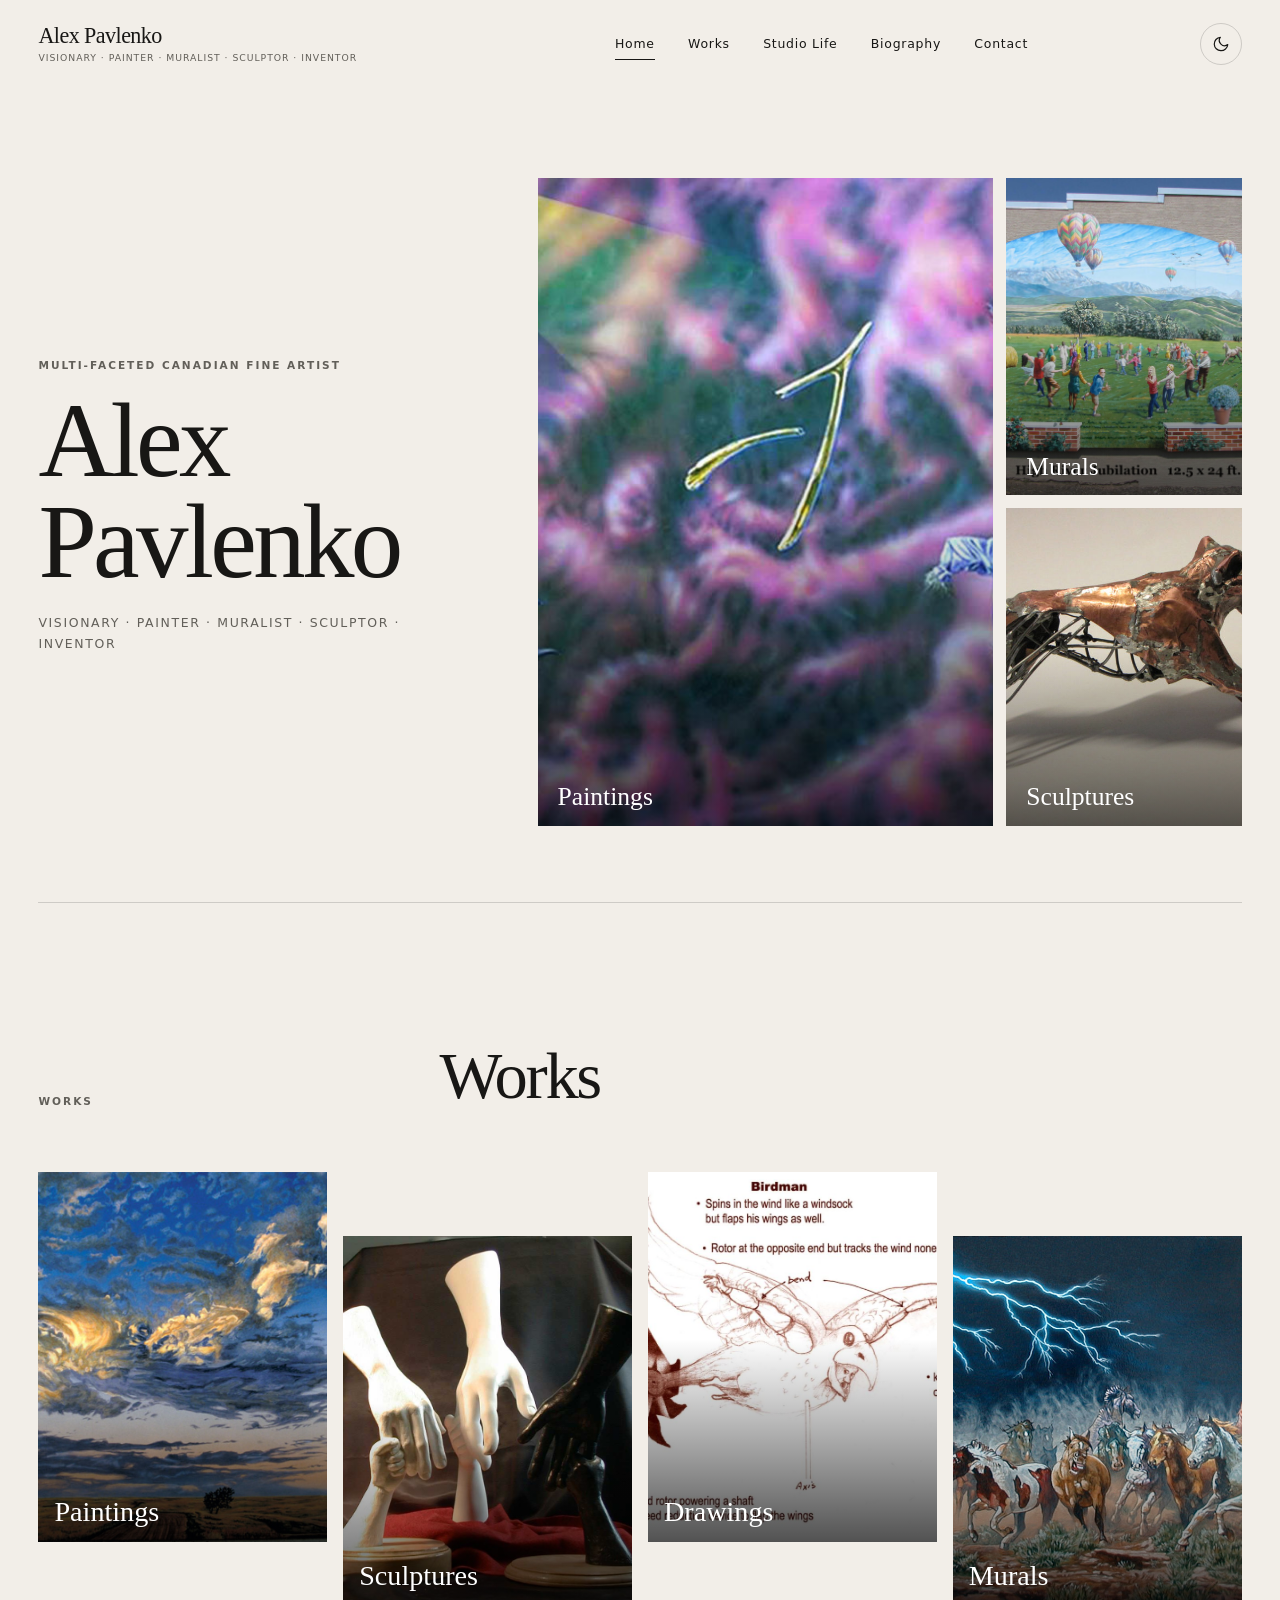
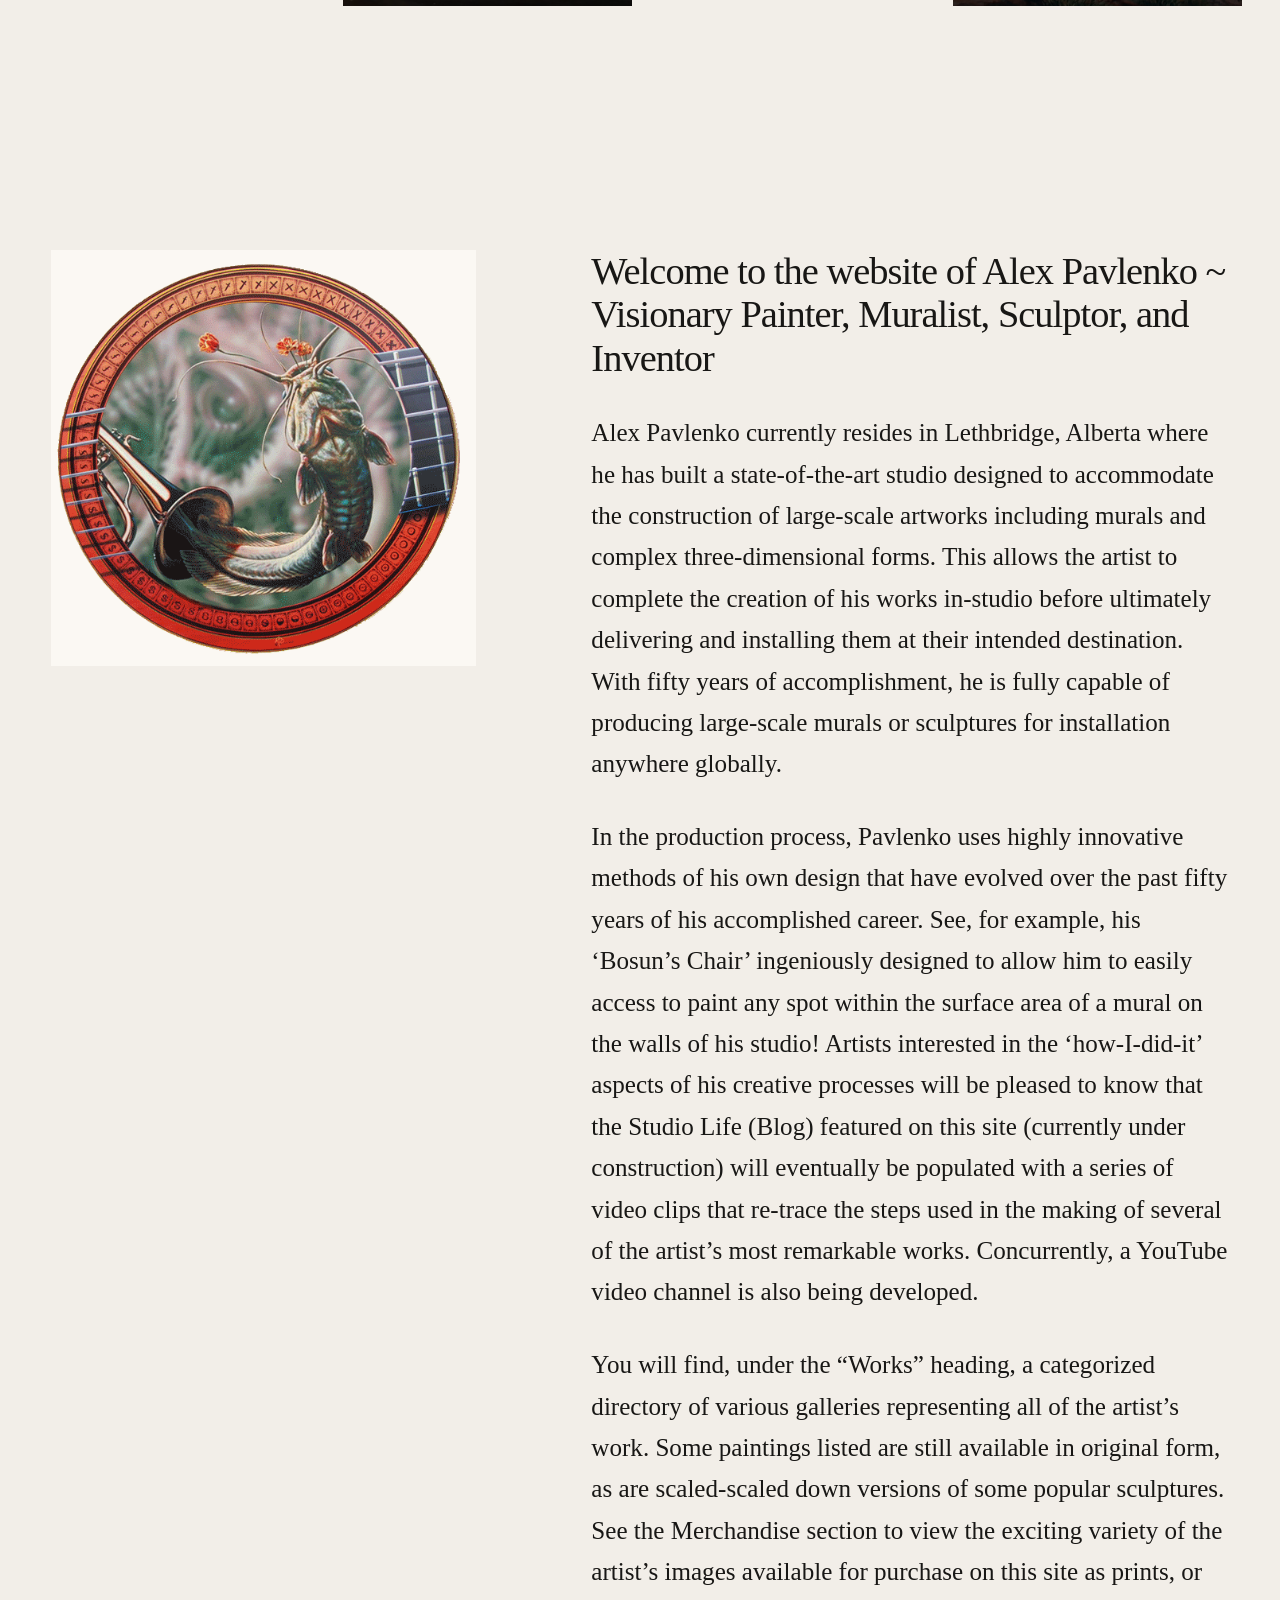
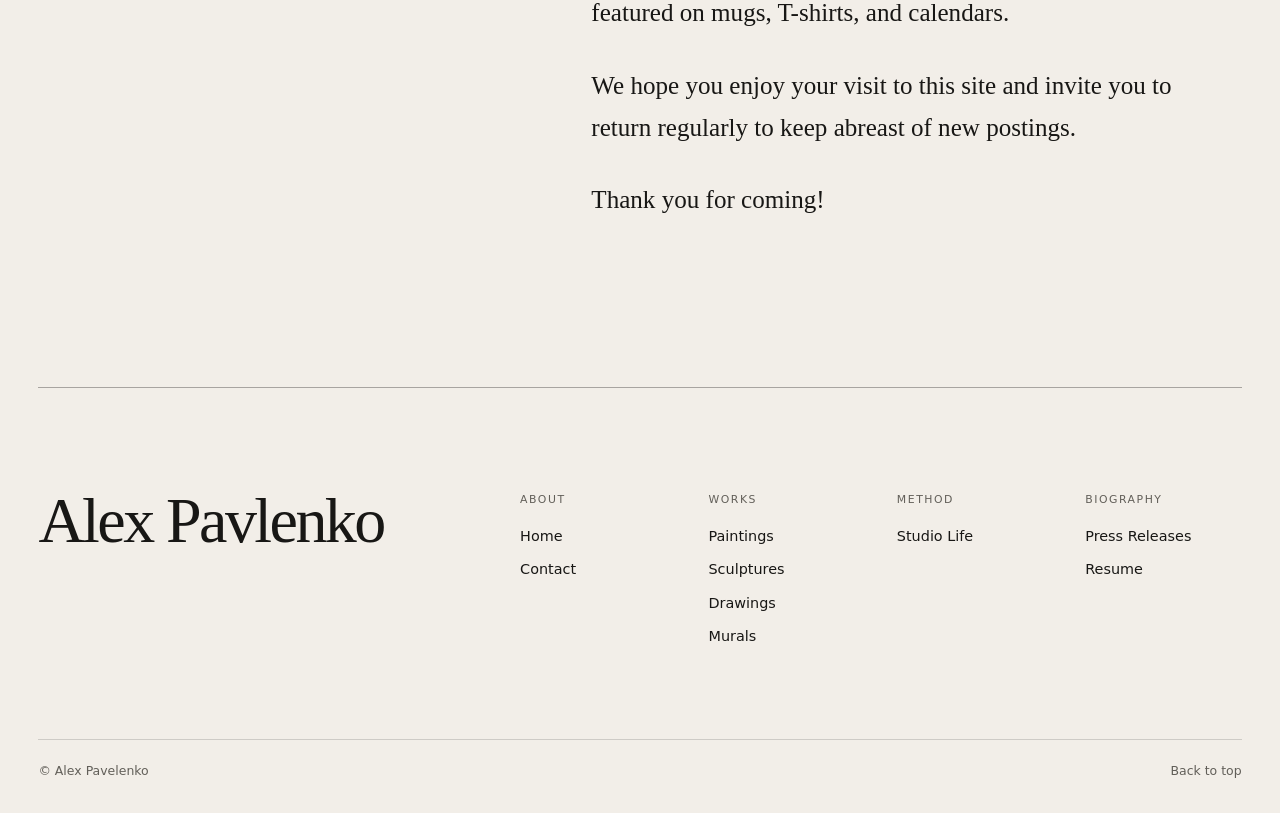
==== commit 828f56c1: "Launch clean static Alex Pavlenko gallery website" ====
--- a/index.html
+++ b/index.html
@@ -1,324 +1,111 @@
-<!DOCTYPE html>
-<!--[if IE 7]>
-<html class="ie ie7" lang="en">
-<![endif]--><!--[if IE 8]>
-<html class="ie ie8" lang="en">
-<![endif]--><!--[if !(IE 7) & !(IE 8)]><!--><html lang="en">
-<!--<![endif]-->
+<!doctype html>
+<html lang="en">
 <head>
-<meta charset="UTF-8">
-<meta name="viewport" content="width=device-width">
-<title>Home - Alex Pavlenko Visionary Painter, Muralist, Sculptor, and Inventor</title>
-
-<!--[if lt IE 9]>
-<script src="./wp-content/themes/twentytwelve/js/html5.js?ver=3.7.0" type="text/javascript"></script>
-<![endif]-->
-<meta name="robots" content="index, follow, max-image-preview:large, max-snippet:-1, max-video-preview:-1">
-
-	<!-- This site is optimized with the Yoast SEO plugin v19.4 - https://yoast.com/wordpress/plugins/seo/ -->
-	<meta name="description" content="Welcome to the website of Alex Pavlenko ~ Visionary Painter, Muralist, Sculptor, and Inventor">
-	<link rel="canonical" href="./index.php">
-	<meta property="og:locale" content="en_US">
-	<meta property="og:type" content="website">
-	<meta property="og:title" content="Home - Alex Pavlenko Visionary Painter, Muralist, Sculptor, and Inventor">
-	<meta property="og:description" content="Welcome to the website of Alex Pavlenko ~ Visionary Painter, Muralist, Sculptor, and Inventor">
-	<meta property="og:url" content="./">
-	<meta property="og:site_name" content="Alex Pavlenko">
-	<meta property="article:publisher" content="https://www.facebook.com/profile.php?id=100011441975254">
-	<meta property="article:modified_time" content="2022-04-23T18:20:56+00:00">
-	<meta property="og:image" content="./wp-content/uploads/2019/01/Home-Page-Gif.gif">
-	<meta name="twitter:card" content="summary_large_image">
-	<meta name="twitter:label1" content="Est. reading time">
-	<meta name="twitter:data1" content="2 minutes">
-	<script type="application/ld+json" class="yoast-schema-graph">{"@context":"https://schema.org","@graph":[{"@type":"Organization","@id":"./#organization","name":"Alex Pavlenko","url":"./","sameAs":["https://www.facebook.com/profile.php?id=100011441975254"],"logo":{"@type":"ImageObject","inLanguage":"en","@id":"./#/schema/logo/image/","url":"./wp-content/uploads/2019/01/AlexPavlenkoplusLogoTitle.png","contentUrl":"./wp-content/uploads/2019/01/AlexPavlenkoplusLogoTitle.png","width":66,"height":99,"caption":"Alex Pavlenko"},"image":{"@id":"./#/schema/logo/image/"}},{"@type":"WebSite","@id":"./#website","url":"./","name":"Alex Pavlenko","description":"Multi-faceted Canadian Fine Artist ~ Visionary, Painter, Muralist, Sculptor, Inventor","publisher":{"@id":"./#organization"},"potentialAction":[{"@type":"SearchAction","target":{"@type":"EntryPoint","urlTemplate":"./?s={search_term_string}"},"query-input":"required name=search_term_string"}],"inLanguage":"en"},{"@type":"ImageObject","inLanguage":"en","@id":"./#primaryimage","url":"./wp-content/uploads/2019/01/Home-Page-Gif.gif","contentUrl":"./wp-content/uploads/2019/01/Home-Page-Gif.gif","width":534,"height":523},{"@type":"WebPage","@id":"./","url":"./","name":"Home - Alex Pavlenko Visionary Painter, Muralist, Sculptor, and Inventor","isPartOf":{"@id":"./#website"},"about":{"@id":"./#organization"},"primaryImageOfPage":{"@id":"./#primaryimage"},"image":{"@id":"./#primaryimage"},"thumbnailUrl":"./wp-content/uploads/2019/01/Home-Page-Gif.gif","datePublished":"2019-01-09T18:28:20+00:00","dateModified":"2022-04-23T18:20:56+00:00","description":"Welcome to the website of Alex Pavlenko ~ Visionary Painter, Muralist, Sculptor, and Inventor","breadcrumb":{"@id":"./#breadcrumb"},"inLanguage":"en","potentialAction":[{"@type":"ReadAction","target":["./"]}]},{"@type":"BreadcrumbList","@id":"./#breadcrumb","itemListElement":[{"@type":"ListItem","position":1,"name":"Home"}]}]}</script>
-	<!-- / Yoast SEO plugin. -->
-
-
-<link rel="dns-prefetch" href="//www.google.com">
-<link rel="dns-prefetch" href="//fonts.googleapis.com">
-<link rel="dns-prefetch" href="//s.w.org">
-<link href="https://fonts.gstatic.com/" crossorigin rel="preconnect">
-<link rel="alternate" type="application/rss+xml" title="Alex Pavlenko &raquo; Feed" href="./feed/index.html">
-<link rel="alternate" type="application/rss+xml" title="Alex Pavlenko &raquo; Comments Feed" href="./comments/feed/index.html">
-<style type="text/css">img.wp-smiley,
-img.emoji {
-	display: inline !important;
-	border: none !important;
-	box-shadow: none !important;
-	height: 1em !important;
-	width: 1em !important;
-	margin: 0 0.07em !important;
-	vertical-align: -0.1em !important;
-	background: none !important;
-	padding: 0 !important;
-}</style>
-	<link rel="stylesheet" id="wp-block-library-css" href="./wp-includes/css/dist/block-library/style.min.css?ver=6.0.1" type="text/css" media="all">
-<style id="wp-block-library-theme-inline-css" type="text/css">.wp-block-audio figcaption{color:#555;font-size:13px;text-align:center}.is-dark-theme .wp-block-audio figcaption{color:hsla(0,0%,100%,.65)}.wp-block-code{border:1px solid #ccc;border-radius:4px;font-family:Menlo,Consolas,monaco,monospace;padding:.8em 1em}.wp-block-embed figcaption{color:#555;font-size:13px;text-align:center}.is-dark-theme .wp-block-embed figcaption{color:hsla(0,0%,100%,.65)}.blocks-gallery-caption{color:#555;font-size:13px;text-align:center}.is-dark-theme .blocks-gallery-caption{color:hsla(0,0%,100%,.65)}.wp-block-image figcaption{color:#555;font-size:13px;text-align:center}.is-dark-theme .wp-block-image figcaption{color:hsla(0,0%,100%,.65)}.wp-block-pullquote{border-top:4px solid;border-bottom:4px solid;margin-bottom:1.75em;color:currentColor}.wp-block-pullquote__citation,.wp-block-pullquote cite,.wp-block-pullquote footer{color:currentColor;text-transform:uppercase;font-size:.8125em;font-style:normal}.wp-block-quote{border-left:.25em solid;margin:0 0 1.75em;padding-left:1em}.wp-block-quote cite,.wp-block-quote footer{color:currentColor;font-size:.8125em;position:relative;font-style:normal}.wp-block-quote.has-text-align-right{border-left:none;border-right:.25em solid;padding-left:0;padding-right:1em}.wp-block-quote.has-text-align-center{border:none;padding-left:0}.wp-block-quote.is-large,.wp-block-quote.is-style-large,.wp-block-quote.is-style-plain{border:none}.wp-block-search .wp-block-search__label{font-weight:700}:where(.wp-block-group.has-background){padding:1.25em 2.375em}.wp-block-separator.has-css-opacity{opacity:.4}.wp-block-separator{border:none;border-bottom:2px solid;margin-left:auto;margin-right:auto}.wp-block-separator.has-alpha-channel-opacity{opacity:1}.wp-block-separator:not(.is-style-wide):not(.is-style-dots){width:100px}.wp-block-separator.has-background:not(.is-style-dots){border-bottom:none;height:1px}.wp-block-separator.has-background:not(.is-style-wide):not(.is-style-dots){height:2px}.wp-block-table thead{border-bottom:3px solid}.wp-block-table tfoot{border-top:3px solid}.wp-block-table td,.wp-block-table th{padding:.5em;border:1px solid;word-break:normal}.wp-block-table figcaption{color:#555;font-size:13px;text-align:center}.is-dark-theme .wp-block-table figcaption{color:hsla(0,0%,100%,.65)}.wp-block-video figcaption{color:#555;font-size:13px;text-align:center}.is-dark-theme .wp-block-video figcaption{color:hsla(0,0%,100%,.65)}.wp-block-template-part.has-background{padding:1.25em 2.375em;margin-top:0;margin-bottom:0}</style>
-<link rel="stylesheet" id="font-awesome-css" href="./wp-content/plugins/contact-widgets/assets/css/font-awesome.min.css?ver=4.7.0" type="text/css" media="all">
-<style id="global-styles-inline-css" type="text/css">body{--wp--preset--color--black: #000000;--wp--preset--color--cyan-bluish-gray: #abb8c3;--wp--preset--color--white: #fff;--wp--preset--color--pale-pink: #f78da7;--wp--preset--color--vivid-red: #cf2e2e;--wp--preset--color--luminous-vivid-orange: #ff6900;--wp--preset--color--luminous-vivid-amber: #fcb900;--wp--preset--color--light-green-cyan: #7bdcb5;--wp--preset--color--vivid-green-cyan: #00d084;--wp--preset--color--pale-cyan-blue: #8ed1fc;--wp--preset--color--vivid-cyan-blue: #0693e3;--wp--preset--color--vivid-purple: #9b51e0;--wp--preset--color--blue: #21759b;--wp--preset--color--dark-gray: #444;--wp--preset--color--medium-gray: #9f9f9f;--wp--preset--color--light-gray: #e6e6e6;--wp--preset--gradient--vivid-cyan-blue-to-vivid-purple: linear-gradient(135deg,rgba(6,147,227,1) 0%,rgb(155,81,224) 100%);--wp--preset--gradient--light-green-cyan-to-vivid-green-cyan: linear-gradient(135deg,rgb(122,220,180) 0%,rgb(0,208,130) 100%);--wp--preset--gradient--luminous-vivid-amber-to-luminous-vivid-orange: linear-gradient(135deg,rgba(252,185,0,1) 0%,rgba(255,105,0,1) 100%);--wp--preset--gradient--luminous-vivid-orange-to-vivid-red: linear-gradient(135deg,rgba(255,105,0,1) 0%,rgb(207,46,46) 100%);--wp--preset--gradient--very-light-gray-to-cyan-bluish-gray: linear-gradient(135deg,rgb(238,238,238) 0%,rgb(169,184,195) 100%);--wp--preset--gradient--cool-to-warm-spectrum: linear-gradient(135deg,rgb(74,234,220) 0%,rgb(151,120,209) 20%,rgb(207,42,186) 40%,rgb(238,44,130) 60%,rgb(251,105,98) 80%,rgb(254,248,76) 100%);--wp--preset--gradient--blush-light-purple: linear-gradient(135deg,rgb(255,206,236) 0%,rgb(152,150,240) 100%);--wp--preset--gradient--blush-bordeaux: linear-gradient(135deg,rgb(254,205,165) 0%,rgb(254,45,45) 50%,rgb(107,0,62) 100%);--wp--preset--gradient--luminous-dusk: linear-gradient(135deg,rgb(255,203,112) 0%,rgb(199,81,192) 50%,rgb(65,88,208) 100%);--wp--preset--gradient--pale-ocean: linear-gradient(135deg,rgb(255,245,203) 0%,rgb(182,227,212) 50%,rgb(51,167,181) 100%);--wp--preset--gradient--electric-grass: linear-gradient(135deg,rgb(202,248,128) 0%,rgb(113,206,126) 100%);--wp--preset--gradient--midnight: linear-gradient(135deg,rgb(2,3,129) 0%,rgb(40,116,252) 100%);--wp--preset--duotone--dark-grayscale: url('#wp-duotone-dark-grayscale');--wp--preset--duotone--grayscale: url('#wp-duotone-grayscale');--wp--preset--duotone--purple-yellow: url('#wp-duotone-purple-yellow');--wp--preset--duotone--blue-red: url('#wp-duotone-blue-red');--wp--preset--duotone--midnight: url('#wp-duotone-midnight');--wp--preset--duotone--magenta-yellow: url('#wp-duotone-magenta-yellow');--wp--preset--duotone--purple-green: url('#wp-duotone-purple-green');--wp--preset--duotone--blue-orange: url('#wp-duotone-blue-orange');--wp--preset--font-size--small: 13px;--wp--preset--font-size--medium: 20px;--wp--preset--font-size--large: 36px;--wp--preset--font-size--x-large: 42px;}.has-black-color{color: var(--wp--preset--color--black) !important;}.has-cyan-bluish-gray-color{color: var(--wp--preset--color--cyan-bluish-gray) !important;}.has-white-color{color: var(--wp--preset--color--white) !important;}.has-pale-pink-color{color: var(--wp--preset--color--pale-pink) !important;}.has-vivid-red-color{color: var(--wp--preset--color--vivid-red) !important;}.has-luminous-vivid-orange-color{color: var(--wp--preset--color--luminous-vivid-orange) !important;}.has-luminous-vivid-amber-color{color: var(--wp--preset--color--luminous-vivid-amber) !important;}.has-light-green-cyan-color{color: var(--wp--preset--color--light-green-cyan) !important;}.has-vivid-green-cyan-color{color: var(--wp--preset--color--vivid-green-cyan) !important;}.has-pale-cyan-blue-color{color: var(--wp--preset--color--pale-cyan-blue) !important;}.has-vivid-cyan-blue-color{color: var(--wp--preset--color--vivid-cyan-blue) !important;}.has-vivid-purple-color{color: var(--wp--preset--color--vivid-purple) !important;}.has-black-background-color{background-color: var(--wp--preset--color--black) !important;}.has-cyan-bluish-gray-background-color{background-color: var(--wp--preset--color--cyan-bluish-gray) !important;}.has-white-background-color{background-color: var(--wp--preset--color--white) !important;}.has-pale-pink-background-color{background-color: var(--wp--preset--color--pale-pink) !important;}.has-vivid-red-background-color{background-color: var(--wp--preset--color--vivid-red) !important;}.has-luminous-vivid-orange-background-color{background-color: var(--wp--preset--color--luminous-vivid-orange) !important;}.has-luminous-vivid-amber-background-color{background-color: var(--wp--preset--color--luminous-vivid-amber) !important;}.has-light-green-cyan-background-color{background-color: var(--wp--preset--color--light-green-cyan) !important;}.has-vivid-green-cyan-background-color{background-color: var(--wp--preset--color--vivid-green-cyan) !important;}.has-pale-cyan-blue-background-color{background-color: var(--wp--preset--color--pale-cyan-blue) !important;}.has-vivid-cyan-blue-background-color{background-color: var(--wp--preset--color--vivid-cyan-blue) !important;}.has-vivid-purple-background-color{background-color: var(--wp--preset--color--vivid-purple) !important;}.has-black-border-color{border-color: var(--wp--preset--color--black) !important;}.has-cyan-bluish-gray-border-color{border-color: var(--wp--preset--color--cyan-bluish-gray) !important;}.has-white-border-color{border-color: var(--wp--preset--color--white) !important;}.has-pale-pink-border-color{border-color: var(--wp--preset--color--pale-pink) !important;}.has-vivid-red-border-color{border-color: var(--wp--preset--color--vivid-red) !important;}.has-luminous-vivid-orange-border-color{border-color: var(--wp--preset--color--luminous-vivid-orange) !important;}.has-luminous-vivid-amber-border-color{border-color: var(--wp--preset--color--luminous-vivid-amber) !important;}.has-light-green-cyan-border-color{border-color: var(--wp--preset--color--light-green-cyan) !important;}.has-vivid-green-cyan-border-color{border-color: var(--wp--preset--color--vivid-green-cyan) !important;}.has-pale-cyan-blue-border-color{border-color: var(--wp--preset--color--pale-cyan-blue) !important;}.has-vivid-cyan-blue-border-color{border-color: var(--wp--preset--color--vivid-cyan-blue) !important;}.has-vivid-purple-border-color{border-color: var(--wp--preset--color--vivid-purple) !important;}.has-vivid-cyan-blue-to-vivid-purple-gradient-background{background: var(--wp--preset--gradient--vivid-cyan-blue-to-vivid-purple) !important;}.has-light-green-cyan-to-vivid-green-cyan-gradient-background{background: var(--wp--preset--gradient--light-green-cyan-to-vivid-green-cyan) !important;}.has-luminous-vivid-amber-to-luminous-vivid-orange-gradient-background{background: var(--wp--preset--gradient--luminous-vivid-amber-to-luminous-vivid-orange) !important;}.has-luminous-vivid-orange-to-vivid-red-gradient-background{background: var(--wp--preset--gradient--luminous-vivid-orange-to-vivid-red) !important;}.has-very-light-gray-to-cyan-bluish-gray-gradient-background{background: var(--wp--preset--gradient--very-light-gray-to-cyan-bluish-gray) !important;}.has-cool-to-warm-spectrum-gradient-background{background: var(--wp--preset--gradient--cool-to-warm-spectrum) !important;}.has-blush-light-purple-gradient-background{background: var(--wp--preset--gradient--blush-light-purple) !important;}.has-blush-bordeaux-gradient-background{background: var(--wp--preset--gradient--blush-bordeaux) !important;}.has-luminous-dusk-gradient-background{background: var(--wp--preset--gradient--luminous-dusk) !important;}.has-pale-ocean-gradient-background{background: var(--wp--preset--gradient--pale-ocean) !important;}.has-electric-grass-gradient-background{background: var(--wp--preset--gradient--electric-grass) !important;}.has-midnight-gradient-background{background: var(--wp--preset--gradient--midnight) !important;}.has-small-font-size{font-size: var(--wp--preset--font-size--small) !important;}.has-medium-font-size{font-size: var(--wp--preset--font-size--medium) !important;}.has-large-font-size{font-size: var(--wp--preset--font-size--large) !important;}.has-x-large-font-size{font-size: var(--wp--preset--font-size--x-large) !important;}</style>
-<link rel="stylesheet" id="contact-form-7-css" href="./wp-content/plugins/contact-form-7/includes/css/styles.css?ver=5.6.1" type="text/css" media="all">
-<link rel="stylesheet" id="twentytwelve-fonts-css" href="https://fonts.googleapis.com/css?family=Open+Sans%3A400italic%2C700italic%2C400%2C700&#038;subset=latin%2Clatin-ext&#038;display=fallback" type="text/css" media="all">
-<link rel="stylesheet" id="twentytwelve-style-css" href="./wp-content/themes/twentytwelve/style.css?ver=20190507" type="text/css" media="all">
-<link rel="stylesheet" id="twentytwelve-block-style-css" href="./wp-content/themes/twentytwelve/css/blocks.css?ver=20190406" type="text/css" media="all">
-<link rel="stylesheet" id="twentytwelve-style-css" href="./r-c-min.css" type="text/css" media="all">
-<!--[if lt IE 9]>
-<link rel='stylesheet' id='twentytwelve-ie-css'  href='./wp-content/themes/twentytwelve/css/ie.css?ver=20150214' type='text/css' media='all' />
-<![endif]-->
-<script type="text/javascript" src="./wp-includes/js/jquery/jquery.min.js?ver=3.6.0" id="jquery-core-js"></script>
-<script type="text/javascript" src="./wp-includes/js/jquery/jquery-migrate.min.js?ver=3.3.2" id="jquery-migrate-js"></script>
-<link rel="https://api.w.org/" href="./wp-json/index.html">
-<link rel="alternate" type="application/json" href="./wp-json/wp/v2/pages/291/index.html">
-<link rel="EditURI" type="application/rsd+xml" title="RSD" href="./xmlrpc.php?rsd">
-<link rel="wlwmanifest" type="application/wlwmanifest+xml" href="./wp-includes/wlwmanifest.xml"> 
-<meta name="generator" content="WordPress 6.0.1">
-<link rel="shortlink" href="./index.php">
-
-		<!-- GA Google Analytics @ https://m0n.co/ga -->
-		<script async src="https://www.googletagmanager.com/gtag/js?id=G-2GQEB04QFN"></script>
-		<script>
-			window.dataLayer = window.dataLayer || [];
-			function gtag(){dataLayer.push(arguments);}
-			gtag('js', new Date());
-			gtag('config', 'G-2GQEB04QFN');
-		</script>
-<link rel="apple-touch-icon" sizes="180x180" href="/apple-touch-icon.png">
-<link rel="icon" type="image/png" sizes="32x32" href="/favicon-32x32.png">
-<link rel="icon" type="image/png" sizes="16x16" href="/favicon-16x16.png">
-<link rel="manifest" href="/site.webmanifest">
-<link rel="mask-icon" href="/safari-pinned-tab.svg" color="#5bbad5">
-<meta name="msapplication-TileColor" content="#da532c">
-<meta name="theme-color" content="#ffffff">
-
-
-<style type="text/css" id="custom-background-css">
-body.custom-background { background-color: #fdfbde; }
-body {
-
-    font-size: 1.4em;
-
-}
-h1.site-title {
-    font-size: 1.6em;
-}
-h2.site-description {
-    font-size: 1.2em;
-}
-.form-group{
-    margin-bottom:10px;
-}
-#SubButton{
-    color:#000;
-    font-size:1.2em;
-}
-</style>
-<style type="text/css" id="wp-custom-css">
-.main-navigation li a {
-    border-bottom: 0;
-    color: #000;
-    line-height: 3.692307692;
-    text-transform: uppercase;
-    white-space: nowrap;
-    font-size: 1.4em;
-
-  
-
-}
-.main-navigation li a:hover {
-    border-bottom: 0;
-    color: #000;
-
-    line-height: 3.692307692;
-    text-transform: uppercase;
-    white-space: nowrap;
-    font-size: 1.4em;
-    background: rgb(131,58,180);
-    background: linear-gradient(4deg, rgba(131,58,180,1) 0%, rgba(255,253,253,1) 50%, rgba(252,176,69,1) 100%);
-}
-.main-navigation li a:visited {
-    border-bottom: 0;
-    color: #000;
-    line-height: 3.692307692;
-    text-transform: uppercase;
-    white-space: nowrap;
-    font-size: 1.4em;
-}
-.main-navigation ul.nav-menu, .main-navigation div.nav-menu > ul {
-	background: rgb(131,58,180);
-	background: linear-gradient(4deg, rgba(131,58,180,1) 0%, rgba(253,29,29,1) 50%, rgba(252,176,69,1) 100%);
-	color:#000;
-    padding-left: 5px;
-    font-size: 1.4em;
-    text-shadow: none;
-
-}
-
-.f1, .f2, .f3, .f4{
-	
-	line-height: 200%;
-}
-</style>
-<script>
-    var wpcf7; 
-</script>
-<script>
-    var dateNow = new Date();
-    var intYear = dateNow.getFullYear();
-    function fnc_SubCatNav(strDelimitedUrl)
-    {
-        var URLArray = strDelimitedUrl.split("#");
-        var UrlToNavigateTo = URLArray.slice(0, 1);
-        location.href = UrlToNavigateTo;
-    }
-</script>
-
-<script src='https://www.google.com/recaptcha/api.js'></script>
-<!-- Global site tag (gtag.js) - Google Analytics -->
-<script async src="https://www.googletagmanager.com/gtag/js?id=G-Z0GX0SG0C1"></script>
-<script>
-  window.dataLayer = window.dataLayer || [];
-  function gtag(){dataLayer.push(arguments);}
-  gtag('js', new Date());
-
-  gtag('config', 'G-Z0GX0SG0C1');
-</script>
+  <meta charset="utf-8">
+  <meta name="viewport" content="width=device-width, initial-scale=1">
+  <meta name="color-scheme" content="light dark">
+  <title>Home - Alex Pavlenko Visionary Painter, Muralist, Sculptor, and Inventor</title>
+  <meta name="description" content="Welcome to the website of Alex Pavlenko ~ Visionary Painter, Muralist, Sculptor, and Inventor">
+  <meta name="robots" content="index, follow, max-image-preview:large">
+  <link rel="canonical" href="https://alex.pavlenko.ca/">
+  <meta property="og:type" content="website">
+  <meta property="og:title" content="Home - Alex Pavlenko Visionary Painter, Muralist, Sculptor, and Inventor">
+  <meta property="og:description" content="Welcome to the website of Alex Pavlenko ~ Visionary Painter, Muralist, Sculptor, and Inventor">
+  <meta property="og:url" content="https://alex.pavlenko.ca/">
+  <meta property="og:site_name" content="Alex Pavlenko">
+  <meta property="og:image" content="https://alex.pavlenko.ca/paintings/Sunny-Side-Up-Amen-1-1024x678.jpg">
+  <meta name="twitter:card" content="summary_large_image">
+  <link rel="icon" href="/favicon.ico" sizes="any">
+  <link rel="icon" href="/favicon-32x32.png" type="image/png">
+  <link rel="apple-touch-icon" href="/apple-touch-icon.png">
+  <link rel="manifest" href="/site.webmanifest">
+  <link rel="stylesheet" href="/assets/css/site.css">
+  <script src="/assets/js/theme-init.js"></script>
+  <script src="/assets/js/site.js" defer></script>
 </head>
-<body class="page-template page-template-page-templates page-template-full-width page-template-page-templatesfull-width-php page page-id-774 page-child parent-pageid-443 custom-background wp-embed-responsive full-width custom-font-enabled single-author">
-<svg xmlns="http://www.w3.org/2000/svg" viewbox="0 0 0 0" width="0" height="0" focusable="false" role="none" style="visibility: hidden; position: absolute; left: -9999px; overflow: hidden;"><defs><filter id="wp-duotone-dark-grayscale"><fecolormatrix color-interpolation-filters="sRGB" type="matrix" values=" .299 .587 .114 0 0 .299 .587 .114 0 0 .299 .587 .114 0 0 .299 .587 .114 0 0 "></fecolormatrix><fecomponenttransfer color-interpolation-filters="sRGB"><fefuncr type="table" tablevalues="0 0.49803921568627"></fefuncr><fefuncg type="table" tablevalues="0 0.49803921568627"></fefuncg><fefuncb type="table" tablevalues="0 0.49803921568627"></fefuncb><fefunca type="table" tablevalues="1 1"></fefunca></fecomponenttransfer><fecomposite in2="SourceGraphic" operator="in"></fecomposite></filter></defs></svg><svg xmlns="http://www.w3.org/2000/svg" viewbox="0 0 0 0" width="0" height="0" focusable="false" role="none" style="visibility: hidden; position: absolute; left: -9999px; overflow: hidden;"><defs><filter id="wp-duotone-grayscale"><fecolormatrix color-interpolation-filters="sRGB" type="matrix" values=" .299 .587 .114 0 0 .299 .587 .114 0 0 .299 .587 .114 0 0 .299 .587 .114 0 0 "></fecolormatrix><fecomponenttransfer color-interpolation-filters="sRGB"><fefuncr type="table" tablevalues="0 1"></fefuncr><fefuncg type="table" tablevalues="0 1"></fefuncg><fefuncb type="table" tablevalues="0 1"></fefuncb><fefunca type="table" tablevalues="1 1"></fefunca></fecomponenttransfer><fecomposite in2="SourceGraphic" operator="in"></fecomposite></filter></defs></svg><svg xmlns="http://www.w3.org/2000/svg" viewbox="0 0 0 0" width="0" height="0" focusable="false" role="none" style="visibility: hidden; position: absolute; left: -9999px; overflow: hidden;"><defs><filter id="wp-duotone-purple-yellow"><fecolormatrix color-interpolation-filters="sRGB" type="matrix" values=" .299 .587 .114 0 0 .299 .587 .114 0 0 .299 .587 .114 0 0 .299 .587 .114 0 0 "></fecolormatrix><fecomponenttransfer color-interpolation-filters="sRGB"><fefuncr type="table" tablevalues="0.54901960784314 0.98823529411765"></fefuncr><fefuncg type="table" tablevalues="0 1"></fefuncg><fefuncb type="table" tablevalues="0.71764705882353 0.25490196078431"></fefuncb><fefunca type="table" tablevalues="1 1"></fefunca></fecomponenttransfer><fecomposite in2="SourceGraphic" operator="in"></fecomposite></filter></defs></svg><svg xmlns="http://www.w3.org/2000/svg" viewbox="0 0 0 0" width="0" height="0" focusable="false" role="none" style="visibility: hidden; position: absolute; left: -9999px; overflow: hidden;"><defs><filter id="wp-duotone-blue-red"><fecolormatrix color-interpolation-filters="sRGB" type="matrix" values=" .299 .587 .114 0 0 .299 .587 .114 0 0 .299 .587 .114 0 0 .299 .587 .114 0 0 "></fecolormatrix><fecomponenttransfer color-interpolation-filters="sRGB"><fefuncr type="table" tablevalues="0 1"></fefuncr><fefuncg type="table" tablevalues="0 0.27843137254902"></fefuncg><fefuncb type="table" tablevalues="0.5921568627451 0.27843137254902"></fefuncb><fefunca type="table" tablevalues="1 1"></fefunca></fecomponenttransfer><fecomposite in2="SourceGraphic" operator="in"></fecomposite></filter></defs></svg><svg xmlns="http://www.w3.org/2000/svg" viewbox="0 0 0 0" width="0" height="0" focusable="false" role="none" style="visibility: hidden; position: absolute; left: -9999px; overflow: hidden;"><defs><filter id="wp-duotone-midnight"><fecolormatrix color-interpolation-filters="sRGB" type="matrix" values=" .299 .587 .114 0 0 .299 .587 .114 0 0 .299 .587 .114 0 0 .299 .587 .114 0 0 "></fecolormatrix><fecomponenttransfer color-interpolation-filters="sRGB"><fefuncr type="table" tablevalues="0 0"></fefuncr><fefuncg type="table" tablevalues="0 0.64705882352941"></fefuncg><fefuncb type="table" tablevalues="0 1"></fefuncb><fefunca type="table" tablevalues="1 1"></fefunca></fecomponenttransfer><fecomposite in2="SourceGraphic" operator="in"></fecomposite></filter></defs></svg><svg xmlns="http://www.w3.org/2000/svg" viewbox="0 0 0 0" width="0" height="0" focusable="false" role="none" style="visibility: hidden; position: absolute; left: -9999px; overflow: hidden;"><defs><filter id="wp-duotone-magenta-yellow"><fecolormatrix color-interpolation-filters="sRGB" type="matrix" values=" .299 .587 .114 0 0 .299 .587 .114 0 0 .299 .587 .114 0 0 .299 .587 .114 0 0 "></fecolormatrix><fecomponenttransfer color-interpolation-filters="sRGB"><fefuncr type="table" tablevalues="0.78039215686275 1"></fefuncr><fefuncg type="table" tablevalues="0 0.94901960784314"></fefuncg><fefuncb type="table" tablevalues="0.35294117647059 0.47058823529412"></fefuncb><fefunca type="table" tablevalues="1 1"></fefunca></fecomponenttransfer><fecomposite in2="SourceGraphic" operator="in"></fecomposite></filter></defs></svg><svg xmlns="http://www.w3.org/2000/svg" viewbox="0 0 0 0" width="0" height="0" focusable="false" role="none" style="visibility: hidden; position: absolute; left: -9999px; overflow: hidden;"><defs><filter id="wp-duotone-purple-green"><fecolormatrix color-interpolation-filters="sRGB" type="matrix" values=" .299 .587 .114 0 0 .299 .587 .114 0 0 .299 .587 .114 0 0 .299 .587 .114 0 0 "></fecolormatrix><fecomponenttransfer color-interpolation-filters="sRGB"><fefuncr type="table" tablevalues="0.65098039215686 0.40392156862745"></fefuncr><fefuncg type="table" tablevalues="0 1"></fefuncg><fefuncb type="table" tablevalues="0.44705882352941 0.4"></fefuncb><fefunca type="table" tablevalues="1 1"></fefunca></fecomponenttransfer><fecomposite in2="SourceGraphic" operator="in"></fecomposite></filter></defs></svg><svg xmlns="http://www.w3.org/2000/svg" viewbox="0 0 0 0" width="0" height="0" focusable="false" role="none" style="visibility: hidden; position: absolute; left: -9999px; overflow: hidden;"><defs><filter id="wp-duotone-blue-orange"><fecolormatrix color-interpolation-filters="sRGB" type="matrix" values=" .299 .587 .114 0 0 .299 .587 .114 0 0 .299 .587 .114 0 0 .299 .587 .114 0 0 "></fecolormatrix><fecomponenttransfer color-interpolation-filters="sRGB"><fefuncr type="table" tablevalues="0.098039215686275 1"></fefuncr><fefuncg type="table" tablevalues="0 0.66274509803922"></fefuncg><fefuncb type="table" tablevalues="0.84705882352941 0.41960784313725"></fefuncb><fefunca type="table" tablevalues="1 1"></fefunca></fecomponenttransfer><fecomposite in2="SourceGraphic" operator="in"></fecomposite></filter></defs></svg><div id="page" class="hfeed site">
-	<header id="masthead" class="site-header">
-		<hgroup>
-			<h1 class="site-title"><a href="/" title="Alex Pavlenko" rel="home">Alex Pavlenko</a></h1>
-			<h2 class="site-description">Multi-faceted Canadian Fine Artist ~ Visionary, Painter, Muralist, Sculptor, Inventor</h2>
-		</hgroup>
-
-		<nav id="site-navigation" class="main-navigation">
-
-			<button class="menu-toggle">Menu</button>
-			<a class="assistive-text" href="#content" title="Skip to content">Skip to content</a>
-			<div class="menu-primary-menu-container"><ul id="menu-primary-menu" class="nav-menu">
-			<li id="menu-item-267" class="menu-item menu-item-type-post_type menu-item-object-page menu-item-267"><a href="/" aria-current="page">Home</a></li>
-			<li id="menu-item-117" class="menu-item menu-item-type-post_type menu-item-object-page menu-item-has-children menu-item-117">
-			<a href="/works/paintings/">Works</a>
-			<ul class="sub-menu">
-			<li id="menu-item-276" class="menu-item menu-item-type-post_type menu-item-object-page menu-item-276"><a href="/works/paintings/">Paintings</a></li>
-			<li id="menu-item-285" class="menu-item menu-item-type-post_type menu-item-object-page menu-item-285"><a href="/works/sculptures/">Sculptures</a></li>
-			<li id="menu-item-284" class="menu-item menu-item-type-post_type menu-item-object-page menu-item-284"><a href="/works/drawings/">Drawings</a></li>
-			<li id="menu-item-283" class="menu-item menu-item-type-post_type menu-item-object-page menu-item-283"><a href="/works/murals/">Murals</a></li>
-			</ul>
-			</li>
-			<li id="menu-item-288" class="menu-item menu-item-type-post_type menu-item-object-post menu-item-288"><a href="/studio-life-blog/">Studio Life</a></li>
-			<li id="menu-item-445" class="menu-item menu-item-type-post_type menu-item-object-page menu-item-has-children menu-item-445">
-			<a href="/biography/press-releases/">Biography</a>
-			<ul class="sub-menu">
-			<li id="menu-item-777" class="menu-item menu-item-type-post_type menu-item-object-page menu-item-777"><a href="/biography/press-releases/">Press Releases</a></li>
-			<li id="menu-item-776" class="menu-item menu-item-type-post_type menu-item-object-page menu-item-776"><a href="/biography/resume/">Resume</a></li>
-			</ul>
-			</li>
-			<li id="menu-item-113" class="menu-item menu-item-type-post_type menu-item-object-page menu-item-113"><a href="/contact/">Contact</a></li>
-			</ul></div>		
-
-</nav><!-- #site-navigation -->
-
-			</header><!-- #masthead -->
-			<div id="main" class="wrapper">
-
-<div id="primary" class="site-content">
-	<div id="content" role="main">
-
-						
-<article id="post-774" class="post-774 page type-page status-publish hentry">
-	<header class="entry-header">
-												<h1 class="entry-title">Resume</h1>
-	</header>
-
-	<div class="entry-content">
-			
-<div class="wp-block-image"><figure class="alignright is-resized"><img src="Home-Page-Gif.gif" alt="" class="wp-image-714" width="196" height="192"></figure></div>
-
-
-
-<p>Welcome to 
-the website of Alex Pavlenko ~ Visionary Painter, Muralist, Sculptor, and 
-Inventor</p>
-
-
-
-<p>Alex  Pavlenko currently resides in Lethbridge, Alberta where he has built a  state-of-the-art studio designed to accommodate the construction of large-scale artworks including murals and complex three-dimensional forms. This allows the artist to complete the creation of his works in-studio before ultimately delivering and installing them at their intended destination. With fifty years of accomplishment, he is fully capable of producing large-scale murals or sculptures for installation anywhere globally.</p>
-
-
-
-<p>In the production process, Pavlenko uses highly innovative methods of his own design that have evolved over the past fifty years of his accomplished career. See, for example, his ‘Bosun’s Chair’  ingeniously designed to allow him to easily access to paint any spot within the surface area of a mural on the walls of his studio! Artists interested in the ‘how-I-did-it’ aspects of his creative processes will be pleased to know that the Studio Life (Blog) featured on this site (currently under construction) will eventually be populated with a series of video clips that re-trace the steps used in the making of several of the artist’s most remarkable works. Concurrently, a YouTube video channel is also being developed.</p>
-
-
-
-<p>You will find, under the “Works” heading, a categorized directory of various galleries representing all of the artist’s work. Some paintings listed are still available in original form, as are scaled-scaled down versions of some popular sculptures.   See the Merchandise section to view the exciting variety of the artist’s images available for purchase on this site as prints, or featured on mugs, T-shirts, and calendars. </p>
-
-
-
-<p>We hope you enjoy your visit to this site and invite you to return regularly to keep abreast of new postings.</p>
-
-
-
-<p>Thank you for coming!</p>
-					</div>
-	</article><!-- #post -->
-
-			
-		</div>
-<!-- #content -->
-	</div>
-<!-- #primary -->
-
-		</div>
-<!-- #main .wrapper -->
-
-<footer style="min-width:100%;">
-	<hr>
-		<!--- Foooter --->
-<r-c join sm1-2 md1-3 lg1-5>
-    <c1-1 class="f1">
-	<h6>About</h6>
-	<a href="/" aria-current="page">Home</a><br>
-	<a href="/contact/">Contact</a>
-    </c1-1>
-    <c1-1 class="f2">
-	<h6>Works</h6>
-	<a href="/works/paintings/">Paintings</a><br>
-	<a href="/works/sculptures/">Sculptures</a><br>
-	<a href="/works/drawings/">Drawings</a><br>
-	<a href="/works/murals/">Murals</a><br>
-    </c1-1>
-    <c1-1 class="f3">
-	<h6>Method</h6>
-	<a href="/studio-life-blog/">Studio Life</a>
-    </c1-1>
-    <c1-1 class="f4">
-	<h6>Biography</h6>
-		<a href="/biography/press-releases/">Press&nbsp;Releases</a><br>
-		<a href="/biography/resume/">Resume</a>
-    </c1-1>
-    <!--<c1-1 class="f5">
-	<h6></h6>
-	
-    </c1-1>
-	-->
-</r-c>
-
-<div class="site-info">
-	<hr>
-		<span style="margin-left:30px;">&copy; <script>document.write(intYear);</script> Alex Pavelenko</span>
-		<br><br>
-		</div>
-<!-- .site-info -->
-
-		<!--- /Foooter --->
-
-	</footer>
-
-</div>
-<!-- #page -->
-
-<script type="text/javascript" src="./wp-includes/js/dist/vendor/regenerator-runtime.min.js?ver=0.13.9" id="regenerator-runtime-js"></script>
-<script type="text/javascript" src="./wp-includes/js/dist/vendor/wp-polyfill.min.js?ver=3.15.0" id="wp-polyfill-js"></script>
-<script type="text/javascript" src="./wp-content/themes/twentytwelve/js/navigation.js?ver=20141205" id="twentytwelve-navigation-js"></script>
+<body class="home-page">
+<header class="site-header" data-header>
+  <a class="skip-link" href="#main">Skip to content</a>
+  <div class="site-header__inner">
+    <a class="brand" href="/" aria-label="Alex Pavlenko home">
+      <span class="brand__name">Alex Pavlenko</span>
+      <span class="brand__tagline">Visionary · Painter · Muralist · Sculptor · Inventor</span>
+    </a>
+    <nav class="desktop-nav" aria-label="Primary navigation">
+      <a href="/" aria-current="page">Home</a>
+      <div class="nav-group">
+        <button type="button" class="nav-group__toggle" aria-expanded="false">Works</button>
+        <div class="nav-popover">
+          <a href="/works/paintings/">Paintings</a>
+          <a href="/works/sculptures/">Sculptures</a>
+          <a href="/works/drawings/">Drawings</a>
+          <a href="/works/murals/">Murals</a>
+        </div>
+      </div>
+      <a href="/studio-life-blog/">Studio Life</a>
+      <div class="nav-group">
+        <button type="button" class="nav-group__toggle" aria-expanded="false">Biography</button>
+        <div class="nav-popover">
+          <a href="/biography/press-releases/">Press Releases</a>
+          <a href="/biography/resume/">Resume</a>
+        </div>
+      </div>
+      <a href="/contact/">Contact</a>
+    </nav>
+    <div class="header-actions">
+      <button class="icon-button theme-toggle" type="button" data-theme-toggle aria-label="Switch color theme">
+        <svg class="icon icon--sun" viewBox="0 0 24 24" aria-hidden="true"><circle cx="12" cy="12" r="4"/><path d="M12 2v2M12 20v2M4.93 4.93l1.42 1.42M17.66 17.66l1.41 1.41M2 12h2M20 12h2M4.93 19.07l1.42-1.41M17.66 6.34l1.41-1.41"/></svg>
+        <svg class="icon icon--moon" viewBox="0 0 24 24" aria-hidden="true"><path d="M21 12.79A9 9 0 1 1 11.21 3 7 7 0 0 0 21 12.79Z"/></svg>
+      </button>
+      <button class="icon-button menu-toggle" type="button" data-menu-toggle aria-expanded="false" aria-controls="mobile-menu" aria-label="Open menu"><span></span><span></span></button>
+    </div>
+  </div>
+  <div class="mobile-menu" id="mobile-menu" data-mobile-menu>
+    <nav aria-label="Mobile navigation">
+      <a href="/">Home</a>
+      <div class="mobile-menu__group"><span>Works</span><a href="/works/paintings/">Paintings</a><a href="/works/sculptures/">Sculptures</a><a href="/works/drawings/">Drawings</a><a href="/works/murals/">Murals</a></div>
+      <a href="/studio-life-blog/">Studio Life</a>
+      <div class="mobile-menu__group"><span>Biography</span><a href="/biography/press-releases/">Press Releases</a><a href="/biography/resume/">Resume</a></div>
+      <a href="/contact/">Contact</a>
+    </nav>
+  </div>
+</header>
+<main id="main"><section class="home-hero">
+  <div class="home-hero__copy" data-reveal>
+    <span class="eyebrow">Multi-faceted Canadian Fine Artist</span>
+    <h1>Alex<br>Pavlenko</h1>
+    <p>Visionary · Painter · Muralist · Sculptor · Inventor</p>
+  </div>
+  <div class="home-hero__art" aria-label="Featured works">
+    <a class="home-hero__tile home-hero__tile--primary" href="/works/paintings/"><img src="/paintings/Sunny-Side-Up-Amen-1-1024x678.jpg" alt="Sunny Side Up Amen" fetchpriority="high"><span>Paintings</span></a>
+    <a class="home-hero__tile" href="/works/murals/"><img src="/murals/High-River-Jubilation-copy-1024x643.jpg" alt="High River Jubilation"><span>Murals</span></a>
+    <a class="home-hero__tile" href="/works/sculptures/"><img src="/sculptures/wolf-statue-prototype-4-1024x576.jpg" alt="Wolf statue prototype"><span>Sculptures</span></a>
+  </div>
+</section>
+<section class="works-index" data-reveal>
+  <div class="works-index__heading"><span class="eyebrow">Works</span><h2>Works</h2></div>
+  <div class="works-index__grid">
+    <a href="/works/paintings/" class="work-category"><img src="/paintings/Prairie-Galore-155-x-122cm-1024x829.jpg" alt="Prairie Galore" loading="lazy"><span>Paintings</span></a>
+    <a href="/works/sculptures/" class="work-category"><img src="/sculptures/Support.jpg" alt="Support sculpture" loading="lazy"><span>Sculptures</span></a>
+    <a href="/works/drawings/" class="work-category"><img src="/drawings/birdman-1024x821.jpg" alt="Birdman drawing" loading="lazy"><span>Drawings</span></a>
+    <a href="/works/murals/" class="work-category"><img src="/murals/stampede-1024x694.jpg" alt="Stampede mural" loading="lazy"><span>Murals</span></a>
+  </div>
+</section>
+<section class="biography-feature" data-reveal>
+  <div class="biography-feature__media"><img src="/Home-Page-Gif.gif" alt="Alex Pavlenko" loading="lazy"></div>
+  <div class="biography-feature__copy"><p>Welcome to the website of Alex Pavlenko ~ Visionary Painter, Muralist, Sculptor, and Inventor</p><p>Alex Pavlenko currently resides in Lethbridge, Alberta where he has built a state-of-the-art studio designed to accommodate the construction of large-scale artworks including murals and complex three-dimensional forms. This allows the artist to complete the creation of his works in-studio before ultimately delivering and installing them at their intended destination. With fifty years of accomplishment, he is fully capable of producing large-scale murals or sculptures for installation anywhere globally.</p><p>In the production process, Pavlenko uses highly innovative methods of his own design that have evolved over the past fifty years of his accomplished career. See, for example, his ‘Bosun’s Chair’ ingeniously designed to allow him to easily access to paint any spot within the surface area of a mural on the walls of his studio! Artists interested in the ‘how-I-did-it’ aspects of his creative processes will be pleased to know that the Studio Life (Blog) featured on this site (currently under construction) will eventually be populated with a series of video clips that re-trace the steps used in the making of several of the artist’s most remarkable works. Concurrently, a YouTube video channel is also being developed.</p><p>You will find, under the “Works” heading, a categorized directory of various galleries representing all of the artist’s work. Some paintings listed are still available in original form, as are scaled-scaled down versions of some popular sculptures. See the Merchandise section to view the exciting variety of the artist’s images available for purchase on this site as prints, or featured on mugs, T-shirts, and calendars.</p><p>We hope you enjoy your visit to this site and invite you to return regularly to keep abreast of new postings.</p><p>Thank you for coming!</p></div>
+</section></main>
+<footer class="site-footer">
+  <div class="site-footer__inner">
+    <a class="footer-brand" href="/">Alex Pavlenko</a>
+    <div class="footer-links">
+      <div><span>About</span><a href="/">Home</a><a href="/contact/">Contact</a></div>
+      <div><span>Works</span><a href="/works/paintings/">Paintings</a><a href="/works/sculptures/">Sculptures</a><a href="/works/drawings/">Drawings</a><a href="/works/murals/">Murals</a></div>
+      <div><span>Method</span><a href="/studio-life-blog/">Studio Life</a></div>
+      <div><span>Biography</span><a href="/biography/press-releases/">Press Releases</a><a href="/biography/resume/">Resume</a></div>
+    </div>
+  </div>
+  <div class="site-footer__base"><span>© Alex Pavelenko</span><button type="button" data-to-top>Back to top</button></div>
+</footer>
 </body>
-</html>+</html>
--- a/assets/css/site.css
+++ b/assets/css/site.css
@@ -0,0 +1,506 @@
+@layer reset, base, layout, components, utilities;
+
+@layer reset {
+  *, *::before, *::after { box-sizing: border-box; }
+  html { scroll-behavior: smooth; }
+  body, h1, h2, h3, h4, p, ul, ol, figure { margin: 0; }
+  ul, ol { padding: 0; }
+  img, svg, video { display: block; max-width: 100%; }
+  img { height: auto; }
+  button, input, textarea, select { font: inherit; }
+  button, a { -webkit-tap-highlight-color: transparent; }
+}
+
+@layer base {
+  :root {
+    color-scheme: light dark;
+    --bg: #f2eee8;
+    --bg-elevated: #fbf8f3;
+    --bg-inverse: #141311;
+    --text: #181715;
+    --text-soft: #625f59;
+    --line: rgba(24, 23, 21, .16);
+    --line-strong: rgba(24, 23, 21, .34);
+    --accent: #9c5e3b;
+    --accent-soft: #c99d78;
+    --overlay: rgba(10, 9, 8, .72);
+    --header-bg: rgba(242, 238, 232, .88);
+    --shadow: 0 22px 70px rgba(34, 24, 17, .13);
+    --serif: "Iowan Old Style", "Palatino Linotype", Palatino, Baskerville, Georgia, serif;
+    --sans: Inter, ui-sans-serif, system-ui, -apple-system, BlinkMacSystemFont, "Segoe UI", sans-serif;
+    --page: min(94vw, 1540px);
+    --reading: 760px;
+    --header-height: 88px;
+    --ease: cubic-bezier(.2,.75,.25,1);
+  }
+
+  html[data-theme="dark"] {
+    --bg: #11100f;
+    --bg-elevated: #191715;
+    --bg-inverse: #f2eee8;
+    --text: #eee8df;
+    --text-soft: #b5ada3;
+    --line: rgba(238, 232, 223, .14);
+    --line-strong: rgba(238, 232, 223, .32);
+    --accent: #c7865d;
+    --accent-soft: #9e7255;
+    --overlay: rgba(7, 7, 6, .8);
+    --header-bg: rgba(17, 16, 15, .88);
+    --shadow: 0 24px 76px rgba(0, 0, 0, .38);
+  }
+
+  html, body { min-height: 100%; }
+  body {
+    background: var(--bg);
+    color: var(--text);
+    font-family: var(--sans);
+    font-size: clamp(1rem, .96rem + .14vw, 1.075rem);
+    line-height: 1.72;
+    text-rendering: optimizeLegibility;
+    -webkit-font-smoothing: antialiased;
+    transition: background-color .25s ease, color .25s ease;
+  }
+
+  body.is-menu-open,
+  body.is-lightbox-open { overflow: hidden; }
+
+  a { color: inherit; text-decoration: none; }
+  button { color: inherit; }
+  ::selection { background: var(--accent); color: #fff; }
+
+  h1, h2, h3, h4 {
+    font-family: var(--serif);
+    font-weight: 400;
+    line-height: .96;
+    letter-spacing: -.035em;
+  }
+  h1 { font-size: clamp(4.4rem, 11vw, 11.25rem); }
+  h2 { font-size: clamp(2.55rem, 5.2vw, 6rem); }
+  h3 { font-size: clamp(1.7rem, 3vw, 3rem); }
+  h4 { font-size: clamp(1.35rem, 2vw, 2rem); }
+
+  p + p { margin-top: 1.25em; }
+  a:focus-visible, button:focus-visible { outline: 2px solid var(--accent); outline-offset: 4px; }
+}
+
+@layer layout {
+  .site-header {
+    position: fixed;
+    inset: 0 0 auto;
+    z-index: 1000;
+    border-bottom: 1px solid transparent;
+    transition: background-color .3s ease, border-color .3s ease, transform .3s ease;
+  }
+  .site-header.is-scrolled {
+    background: var(--header-bg);
+    border-color: var(--line);
+    backdrop-filter: blur(18px) saturate(120%);
+    -webkit-backdrop-filter: blur(18px) saturate(120%);
+  }
+  .site-header__inner {
+    width: var(--page);
+    height: var(--header-height);
+    margin: 0 auto;
+    display: grid;
+    grid-template-columns: minmax(230px, .9fr) auto minmax(100px, .3fr);
+    align-items: center;
+    gap: 2rem;
+  }
+  main { min-height: 70vh; }
+
+  .page-hero {
+    width: var(--page);
+    min-height: min(780px, 78vh);
+    margin: 0 auto;
+    padding: calc(var(--header-height) + clamp(4rem, 8vw, 9rem)) 0 clamp(4rem, 8vw, 8rem);
+    display: grid;
+    grid-template-columns: minmax(0, .82fr) minmax(340px, 1.18fr);
+    align-items: end;
+    gap: clamp(2rem, 7vw, 8rem);
+    border-bottom: 1px solid var(--line);
+  }
+  .page-hero__copy { position: relative; z-index: 1; }
+  .page-hero__copy h1 { max-width: 8ch; margin-top: .25em; }
+  .page-hero__media {
+    min-height: clamp(360px, 56vw, 690px);
+    overflow: hidden;
+    position: relative;
+    background: var(--bg-elevated);
+  }
+  .page-hero__media::after {
+    content: "";
+    position: absolute;
+    inset: 0;
+    border: 1px solid rgba(255,255,255,.12);
+    pointer-events: none;
+  }
+  .page-hero__media img { width: 100%; height: 100%; object-fit: cover; position: absolute; inset: 0; transition: transform 1.2s var(--ease); }
+  .page-hero:hover .page-hero__media img { transform: scale(1.025); }
+
+  .gallery-page,
+  .archive-gallery {
+    width: var(--page);
+    margin: 0 auto;
+  }
+  .gallery-section {
+    padding: clamp(5rem, 10vw, 10rem) 0;
+    border-bottom: 1px solid var(--line);
+  }
+  .gallery-section:last-child { border-bottom: 0; }
+  .section-heading {
+    display: grid;
+    grid-template-columns: 72px minmax(0, 1fr);
+    gap: clamp(1rem, 3vw, 3rem);
+    align-items: start;
+    margin-bottom: clamp(2rem, 5vw, 5rem);
+  }
+  .section-heading > span {
+    font: 600 .69rem/1 var(--sans);
+    letter-spacing: .16em;
+    color: var(--text-soft);
+    padding-top: .7rem;
+  }
+  .section-heading h2,
+  .section-heading h3 { max-width: 16ch; }
+
+  .art-grid {
+    display: grid;
+    grid-template-columns: repeat(12, minmax(0, 1fr));
+    gap: clamp(.55rem, 1.1vw, 1.2rem);
+    align-items: stretch;
+  }
+  .art-card {
+    grid-column: span 4;
+    position: relative;
+    min-height: clamp(240px, 28vw, 430px);
+    overflow: hidden;
+    background: var(--bg-elevated);
+    isolation: isolate;
+  }
+  .art-card:nth-child(9n + 1) { grid-column: span 7; min-height: clamp(360px, 43vw, 650px); }
+  .art-card:nth-child(9n + 2) { grid-column: span 5; min-height: clamp(360px, 43vw, 650px); }
+  .art-card:nth-child(9n + 6) { grid-column: span 8; min-height: clamp(300px, 36vw, 540px); }
+  .art-card:nth-child(9n + 7) { grid-column: span 4; min-height: clamp(300px, 36vw, 540px); }
+  .art-card img { width: 100%; height: 100%; object-fit: cover; position: absolute; inset: 0; transition: transform .8s var(--ease), filter .8s var(--ease); }
+  .art-card__veil {
+    position: absolute;
+    inset: auto 1rem 1rem auto;
+    width: 42px;
+    height: 42px;
+    border-radius: 999px;
+    display: grid;
+    place-items: center;
+    color: #fff;
+    background: rgba(8,8,7,.55);
+    backdrop-filter: blur(8px);
+    opacity: 0;
+    transform: translateY(8px);
+    transition: opacity .25s ease, transform .25s ease;
+  }
+  .art-card__veil svg { width: 18px; fill: none; stroke: currentColor; stroke-width: 1.6; }
+  .art-card:hover img { transform: scale(1.035); filter: saturate(1.04); }
+  .art-card:hover .art-card__veil,
+  .art-card:focus-visible .art-card__veil { opacity: 1; transform: none; }
+
+  .archive-gallery { padding: clamp(5rem, 9vw, 9rem) 0; }
+  .art-grid--archive .art-card { min-height: clamp(320px, 37vw, 560px); }
+
+  .gallery-note {
+    max-width: 68ch;
+    margin: -2rem 0 3rem 72px;
+    color: var(--text-soft);
+  }
+
+  .prose-layout {
+    width: min(92vw, 1180px);
+    margin: 0 auto;
+    padding: clamp(5rem, 10vw, 11rem) 0;
+    display: grid;
+    grid-template-columns: 180px minmax(0, var(--reading));
+    justify-content: center;
+    gap: clamp(3rem, 8vw, 9rem);
+  }
+  .prose-layout__rail { border-top: 1px solid var(--line-strong); padding-top: 1rem; }
+  .prose-layout__rail span { font-size: .72rem; text-transform: uppercase; letter-spacing: .16em; color: var(--text-soft); }
+  .prose-content { font-family: var(--serif); font-size: clamp(1.12rem, 1.05rem + .28vw, 1.35rem); line-height: 1.72; }
+  .prose-content h2, .prose-content h3, .prose-content h4 { margin: 2.5em 0 .75em; }
+  .prose-content p + p { margin-top: .9em; }
+  .prose-content ul { padding-left: 1.2em; margin: 1em 0; }
+  .prose-content li + li { margin-top: .55em; }
+
+  .studio-story {
+    width: min(92vw, 1280px);
+    margin: 0 auto;
+    padding: clamp(5rem, 10vw, 10rem) 0;
+    display: grid;
+    grid-template-columns: minmax(0, 1.15fr) minmax(320px, .85fr);
+    gap: clamp(3rem, 8vw, 9rem);
+    align-items: start;
+  }
+  .studio-story__video { position: sticky; top: calc(var(--header-height) + 2rem); }
+  .studio-story__copy { font-family: var(--serif); font-size: clamp(1.12rem, 1.05rem + .28vw, 1.35rem); line-height: 1.78; }
+
+  .video-frame { position: relative; aspect-ratio: 16 / 9; background: #000; overflow: hidden; box-shadow: var(--shadow); }
+  .video-frame iframe { position: absolute; inset: 0; width: 100%; height: 100%; border: 0; }
+
+  .contact-panel {
+    width: min(92vw, 1280px);
+    margin: 0 auto;
+    padding: clamp(5rem, 10vw, 10rem) 0;
+    display: grid;
+    grid-template-columns: .65fr 1.35fr;
+    gap: clamp(3rem, 8vw, 9rem);
+  }
+  .contact-panel__intro h2 { margin-top: .2em; }
+  .contact-panel__links { border-top: 1px solid var(--line-strong); }
+  .contact-link {
+    min-height: 150px;
+    padding: 1.5rem 0;
+    border-bottom: 1px solid var(--line);
+    display: grid;
+    grid-template-columns: 1fr auto;
+    align-items: center;
+    gap: 1rem;
+  }
+  .contact-link span { display: block; color: var(--text-soft); font-size: .76rem; letter-spacing: .12em; text-transform: uppercase; margin-bottom: .45rem; }
+  .contact-link strong { display: block; font-family: var(--serif); font-weight: 400; font-size: clamp(1.25rem, 2vw, 2rem); word-break: break-word; }
+  .contact-link svg { width: 28px; fill: none; stroke: currentColor; stroke-width: 1.4; transition: transform .25s ease; }
+  .contact-link:hover svg { transform: translate(4px,-4px); }
+
+  .site-footer {
+    width: var(--page);
+    margin: 0 auto;
+    border-top: 1px solid var(--line-strong);
+    padding: clamp(4rem, 8vw, 8rem) 0 2rem;
+  }
+  .site-footer__inner { display: grid; grid-template-columns: 1.1fr 1.9fr; gap: 4rem; }
+  .footer-brand { font: 400 clamp(2.5rem, 5vw, 5.8rem)/.95 var(--serif); letter-spacing: -.04em; }
+  .footer-links { display: grid; grid-template-columns: repeat(4, 1fr); gap: 2rem; }
+  .footer-links > div { display: flex; flex-direction: column; gap: .55rem; }
+  .footer-links span { color: var(--text-soft); text-transform: uppercase; letter-spacing: .14em; font-size: .68rem; margin-bottom: .35rem; }
+  .footer-links a { font-size: .9rem; }
+  .footer-links a:hover { color: var(--accent); }
+  .site-footer__base { margin-top: clamp(4rem, 7vw, 8rem); padding-top: 1.25rem; border-top: 1px solid var(--line); display: flex; justify-content: space-between; color: var(--text-soft); font-size: .78rem; }
+  .site-footer__base button { border: 0; padding: 0; background: none; cursor: pointer; color: inherit; }
+
+  .error-page { min-height: 80vh; width: var(--page); margin: 0 auto; display: grid; align-content: center; justify-items: start; gap: 1rem; padding-top: var(--header-height); }
+  .error-page p { color: var(--text-soft); }
+}
+
+@layer components {
+  .skip-link { position: fixed; top: 1rem; left: 1rem; z-index: 9999; background: var(--bg-inverse); color: var(--bg); padding: .7rem 1rem; transform: translateY(-200%); transition: transform .2s ease; }
+  .skip-link:focus { transform: none; }
+
+  .brand { display: inline-flex; flex-direction: column; width: max-content; line-height: 1.1; }
+  .brand__name { font: 400 1.38rem/1 var(--serif); letter-spacing: -.025em; }
+  .brand__tagline { margin-top: .42rem; color: var(--text-soft); font-size: .58rem; letter-spacing: .105em; text-transform: uppercase; white-space: nowrap; }
+
+  .desktop-nav { display: flex; align-items: center; gap: clamp(1.2rem, 2.6vw, 2.8rem); font-size: .78rem; letter-spacing: .06em; }
+  .desktop-nav > a, .nav-group__toggle { position: relative; padding: .6rem 0; }
+  .desktop-nav > a::after, .nav-group__toggle::after {
+    content: ""; position: absolute; left: 0; right: 100%; bottom: .25rem; height: 1px; background: currentColor; transition: right .25s var(--ease);
+  }
+  .desktop-nav > a:hover::after, .desktop-nav > a[aria-current="page"]::after, .nav-group:hover .nav-group__toggle::after { right: 0; }
+  .nav-group { position: relative; }
+  .nav-group__toggle { border: 0; background: none; cursor: pointer; color: inherit; font: inherit; letter-spacing: inherit; }
+  .nav-popover {
+    position: absolute;
+    top: calc(100% + 12px);
+    left: 50%;
+    min-width: 190px;
+    transform: translate(-50%, 8px);
+    padding: .6rem;
+    background: var(--bg-elevated);
+    box-shadow: var(--shadow);
+    border: 1px solid var(--line);
+    opacity: 0;
+    visibility: hidden;
+    transition: opacity .2s ease, transform .2s ease, visibility .2s;
+  }
+  .nav-popover::before { content: ""; position: absolute; height: 20px; left: 0; right: 0; bottom: 100%; }
+  .nav-popover a { display: block; padding: .7rem .8rem; font-size: .78rem; }
+  .nav-popover a:hover { background: color-mix(in srgb, var(--text) 5%, transparent); }
+  .nav-group:hover .nav-popover, .nav-group:focus-within .nav-popover, .nav-group.is-open .nav-popover { opacity: 1; visibility: visible; transform: translate(-50%, 0); }
+
+  .header-actions { justify-self: end; display: flex; gap: .5rem; }
+  .icon-button { width: 42px; height: 42px; border: 1px solid var(--line); border-radius: 999px; background: transparent; display: grid; place-items: center; cursor: pointer; transition: border-color .2s ease, background .2s ease; }
+  .icon-button:hover { border-color: var(--line-strong); background: color-mix(in srgb, var(--text) 4%, transparent); }
+  .icon { width: 18px; height: 18px; fill: none; stroke: currentColor; stroke-width: 1.6; stroke-linecap: round; stroke-linejoin: round; }
+  html[data-theme="dark"] .icon--moon, html[data-theme="light"] .icon--sun { display: none; }
+  .menu-toggle { display: none; position: relative; }
+  .menu-toggle span { position: absolute; width: 17px; height: 1px; background: currentColor; transition: transform .25s ease; }
+  .menu-toggle span:first-child { transform: translateY(-3px); }
+  .menu-toggle span:last-child { transform: translateY(3px); }
+  .menu-toggle[aria-expanded="true"] span:first-child { transform: rotate(45deg); }
+  .menu-toggle[aria-expanded="true"] span:last-child { transform: rotate(-45deg); }
+
+  .mobile-menu {
+    display: none;
+    position: fixed;
+    inset: var(--header-height) 0 0;
+    background: var(--bg);
+    overflow-y: auto;
+    padding: 1.5rem 4vw 4rem;
+    transform: translateY(-8px);
+    opacity: 0;
+    visibility: hidden;
+    transition: transform .25s ease, opacity .25s ease, visibility .25s;
+  }
+  .mobile-menu.is-open { transform: none; opacity: 1; visibility: visible; }
+  .mobile-menu nav { display: flex; flex-direction: column; }
+  .mobile-menu nav > a { font: 400 clamp(2rem, 8vw, 4rem)/1.1 var(--serif); padding: .55em 0; border-bottom: 1px solid var(--line); }
+  .mobile-menu__group { display: grid; grid-template-columns: 1fr 1fr; gap: .5rem 1rem; padding: 1.3rem 0; border-bottom: 1px solid var(--line); }
+  .mobile-menu__group span { grid-column: 1 / -1; color: var(--text-soft); text-transform: uppercase; letter-spacing: .14em; font-size: .66rem; }
+  .mobile-menu__group a { font: 400 clamp(1.15rem, 4.5vw, 1.6rem)/1.2 var(--serif); }
+
+  .eyebrow { display: inline-block; color: var(--text-soft); text-transform: uppercase; font-size: .66rem; font-weight: 650; letter-spacing: .19em; line-height: 1.2; }
+
+  .home-hero {
+    width: var(--page);
+    min-height: max(760px, 100svh);
+    margin: 0 auto;
+    padding: calc(var(--header-height) + clamp(3.2rem, 7vw, 8rem)) 0 clamp(3rem, 6vw, 6rem);
+    display: grid;
+    grid-template-columns: minmax(300px, .75fr) minmax(0, 1.25fr);
+    gap: clamp(2rem, 6vw, 7rem);
+    align-items: center;
+  }
+  .home-hero__copy h1 { margin-top: .12em; font-size: clamp(5rem, 8.2vw, 9.4rem); }
+  .home-hero__copy p { margin-top: 1.2rem; color: var(--text-soft); font-size: .78rem; text-transform: uppercase; letter-spacing: .13em; }
+  .home-hero__art { height: min(72vh, 760px); min-height: 560px; display: grid; grid-template-columns: 1.55fr .8fr; grid-template-rows: 1fr 1fr; gap: clamp(.55rem, 1vw, 1rem); }
+  .home-hero__tile { position: relative; overflow: hidden; min-height: 0; background: var(--bg-elevated); }
+  .home-hero__tile--primary { grid-row: 1 / 3; }
+  .home-hero__tile img { width: 100%; height: 100%; object-fit: cover; transition: transform .9s var(--ease); }
+  .home-hero__tile::after { content:""; position:absolute; inset: 45% 0 0; background: linear-gradient(to bottom, transparent, rgba(7,7,6,.63)); pointer-events:none; }
+  .home-hero__tile span { position:absolute; z-index:1; left:1.25rem; bottom:1rem; color:#fff; font:400 clamp(1.1rem, 2vw, 1.75rem)/1 var(--serif); }
+  .home-hero__tile:hover img { transform: scale(1.035); }
+
+  .works-index { width: var(--page); margin: 0 auto; padding: clamp(5rem, 11vw, 11rem) 0; border-top: 1px solid var(--line); }
+  .works-index__heading { display: grid; grid-template-columns: 1fr 2fr; align-items: end; margin-bottom: clamp(2.5rem, 5vw, 5.5rem); }
+  .works-index__heading h2 { justify-self: start; }
+  .works-index__grid { display: grid; grid-template-columns: repeat(12, 1fr); gap: clamp(.65rem, 1.25vw, 1.25rem); }
+  .work-category { grid-column: span 3; aspect-ratio: .78; position: relative; overflow: hidden; background: var(--bg-elevated); }
+  .work-category:nth-child(even) { transform: translateY(clamp(2rem, 5vw, 5rem)); }
+  .work-category img { width:100%; height:100%; object-fit:cover; transition: transform .8s var(--ease), filter .8s var(--ease); }
+  .work-category::after { content:""; position:absolute; inset:45% 0 0; background:linear-gradient(transparent,rgba(0,0,0,.68)); }
+  .work-category span { position:absolute; z-index:1; bottom:1rem; left:1rem; color:#fff; font:400 clamp(1.25rem, 2.2vw, 2.2rem)/1 var(--serif); }
+  .work-category:hover img { transform:scale(1.035); }
+
+  .biography-feature {
+    width: min(92vw, 1280px);
+    margin: 0 auto;
+    padding: clamp(7rem, 13vw, 14rem) 0;
+    display: grid;
+    grid-template-columns: .8fr 1.2fr;
+    gap: clamp(3rem, 9vw, 10rem);
+    align-items: start;
+  }
+  .biography-feature__media { position: sticky; top: calc(var(--header-height) + 2rem); background:var(--bg-elevated); }
+  .biography-feature__media img { width: 100%; }
+  .biography-feature__copy { font: 400 clamp(1.25rem, 1.12rem + .56vw, 1.75rem)/1.65 var(--serif); }
+  .biography-feature__copy p:first-child { font-size: clamp(1.8rem, 3vw, 3.5rem); line-height:1.14; letter-spacing:-.025em; }
+
+  .lightbox {
+    position: fixed;
+    inset: 0;
+    z-index: 2500;
+    display: grid;
+    grid-template-rows: auto 1fr auto;
+    background: var(--overlay);
+    backdrop-filter: blur(16px);
+    -webkit-backdrop-filter: blur(16px);
+    opacity: 0;
+    visibility: hidden;
+    transition: opacity .25s ease, visibility .25s;
+  }
+  .lightbox.is-open { opacity:1; visibility:visible; }
+  .lightbox__bar { display:flex; justify-content:space-between; align-items:center; padding: 1rem 1.2rem; color:#fff; }
+  .lightbox__counter { font-size:.72rem; letter-spacing:.12em; }
+  .lightbox__close, .lightbox__nav { border:1px solid rgba(255,255,255,.28); background:rgba(0,0,0,.18); color:#fff; border-radius:999px; display:grid; place-items:center; cursor:pointer; }
+  .lightbox__close { width:44px; height:44px; font-size:1.3rem; }
+  .lightbox__stage { min-height:0; position:relative; display:grid; place-items:center; padding: 1rem clamp(3.5rem, 8vw, 8rem); }
+  .lightbox__image { max-width:100%; max-height: calc(100vh - 145px); width:auto; height:auto; object-fit:contain; box-shadow:0 22px 90px rgba(0,0,0,.4); transform:scale(.985); transition:transform .28s var(--ease); }
+  .lightbox.is-open .lightbox__image { transform:none; }
+  .lightbox__nav { position:absolute; top:50%; width:48px; height:48px; transform:translateY(-50%); font-size:1.5rem; }
+  .lightbox__nav--prev { left:1rem; }
+  .lightbox__nav--next { right:1rem; }
+  .lightbox__caption { min-height:40px; color:rgba(255,255,255,.74); text-align:center; font-size:.76rem; letter-spacing:.05em; padding:.6rem 1rem 1rem; }
+
+  [data-reveal] { opacity: 0; transform: translateY(20px); transition: opacity .75s var(--ease), transform .75s var(--ease); }
+  [data-reveal].is-visible { opacity: 1; transform: none; }
+  .text-link { display:inline-block; border-bottom:1px solid currentColor; padding-bottom:.2rem; }
+}
+
+@layer utilities {
+  @media (max-width: 1120px) {
+    :root { --header-height: 76px; }
+    .site-header__inner { grid-template-columns: 1fr auto; }
+    .desktop-nav { display: none; }
+    .menu-toggle { display: grid; }
+    .mobile-menu { display: block; }
+    .brand__tagline { display:none; }
+    .page-hero { grid-template-columns: .78fr 1.22fr; gap: 2.5rem; }
+    .footer-links { grid-template-columns: repeat(2, 1fr); row-gap: 3rem; }
+    .studio-story { grid-template-columns: 1fr; }
+    .studio-story__video { position:relative; top:auto; }
+  }
+
+  @media (max-width: 820px) {
+    :root { --page: 92vw; }
+    .home-hero { grid-template-columns: 1fr; min-height:0; align-items:stretch; }
+    .home-hero__copy { padding-top: clamp(2rem,8vw,5rem); }
+    .home-hero__copy h1 { font-size: clamp(5rem, 23vw, 9rem); }
+    .home-hero__art { height: 72vh; min-height: 520px; }
+    .works-index__heading { grid-template-columns: 1fr; gap:1rem; }
+    .works-index__grid { grid-template-columns:1fr 1fr; padding-bottom:3rem; }
+    .work-category { grid-column:auto; }
+    .biography-feature { grid-template-columns:1fr; }
+    .biography-feature__media { position:relative; top:auto; max-width:520px; }
+    .page-hero { grid-template-columns: 1fr; min-height:0; padding-bottom:4rem; }
+    .page-hero__copy { padding-top:3rem; }
+    .page-hero__copy h1 { font-size:clamp(4.7rem,20vw,8rem); }
+    .page-hero__media { min-height: min(72vw, 580px); }
+    .art-card, .art-card:nth-child(n) { grid-column: span 6; min-height: clamp(240px, 58vw, 460px); }
+    .section-heading { grid-template-columns: 45px 1fr; }
+    .gallery-note { margin-left:45px; }
+    .prose-layout { grid-template-columns:1fr; gap:2rem; }
+    .prose-layout__rail { width:140px; }
+    .contact-panel { grid-template-columns:1fr; }
+    .site-footer__inner { grid-template-columns:1fr; }
+  }
+
+  @media (max-width: 560px) {
+    .site-header__inner { width:92vw; gap:1rem; }
+    .brand__name { font-size:1.2rem; }
+    .icon-button { width:39px; height:39px; }
+    .home-hero { width:92vw; padding-top:calc(var(--header-height) + 2.2rem); }
+    .home-hero__copy .eyebrow { max-width:260px; }
+    .home-hero__copy p { font-size:.66rem; line-height:1.6; }
+    .home-hero__art { height:auto; min-height:0; grid-template-columns:1fr 1fr; grid-template-rows: 56vh 30vh; }
+    .home-hero__tile--primary { grid-column:1 / 3; grid-row:auto; }
+    .works-index__grid { gap:.5rem; }
+    .work-category:nth-child(even) { transform:translateY(1.5rem); }
+    .page-hero__media { min-height: 62vw; }
+    .gallery-section { padding:4.5rem 0; }
+    .section-heading { grid-template-columns:1fr; gap:.8rem; }
+    .section-heading > span { padding-top:0; }
+    .gallery-note { margin:-1rem 0 2rem; }
+    .art-grid { gap:.45rem; }
+    .art-card, .art-card:nth-child(n) { grid-column:1 / -1; min-height:78vw; }
+    .art-card__veil { opacity:.85; transform:none; width:38px; height:38px; }
+    .studio-story, .prose-layout, .contact-panel { width:90vw; }
+    .contact-link { grid-template-columns:1fr 28px; min-height:130px; }
+    .footer-links { grid-template-columns:1fr 1fr; }
+    .site-footer__base { align-items:flex-end; gap:1rem; }
+    .lightbox__stage { padding: .5rem 3rem; }
+    .lightbox__nav { width:40px; height:40px; }
+    .lightbox__nav--prev { left:.35rem; }
+    .lightbox__nav--next { right:.35rem; }
+  }
+
+  @media (prefers-reduced-motion: reduce) {
+    html { scroll-behavior:auto; }
+    *, *::before, *::after { animation-duration:.01ms !important; animation-iteration-count:1 !important; transition-duration:.01ms !important; scroll-behavior:auto !important; }
+    [data-reveal] { opacity:1; transform:none; }
+  }
+}
